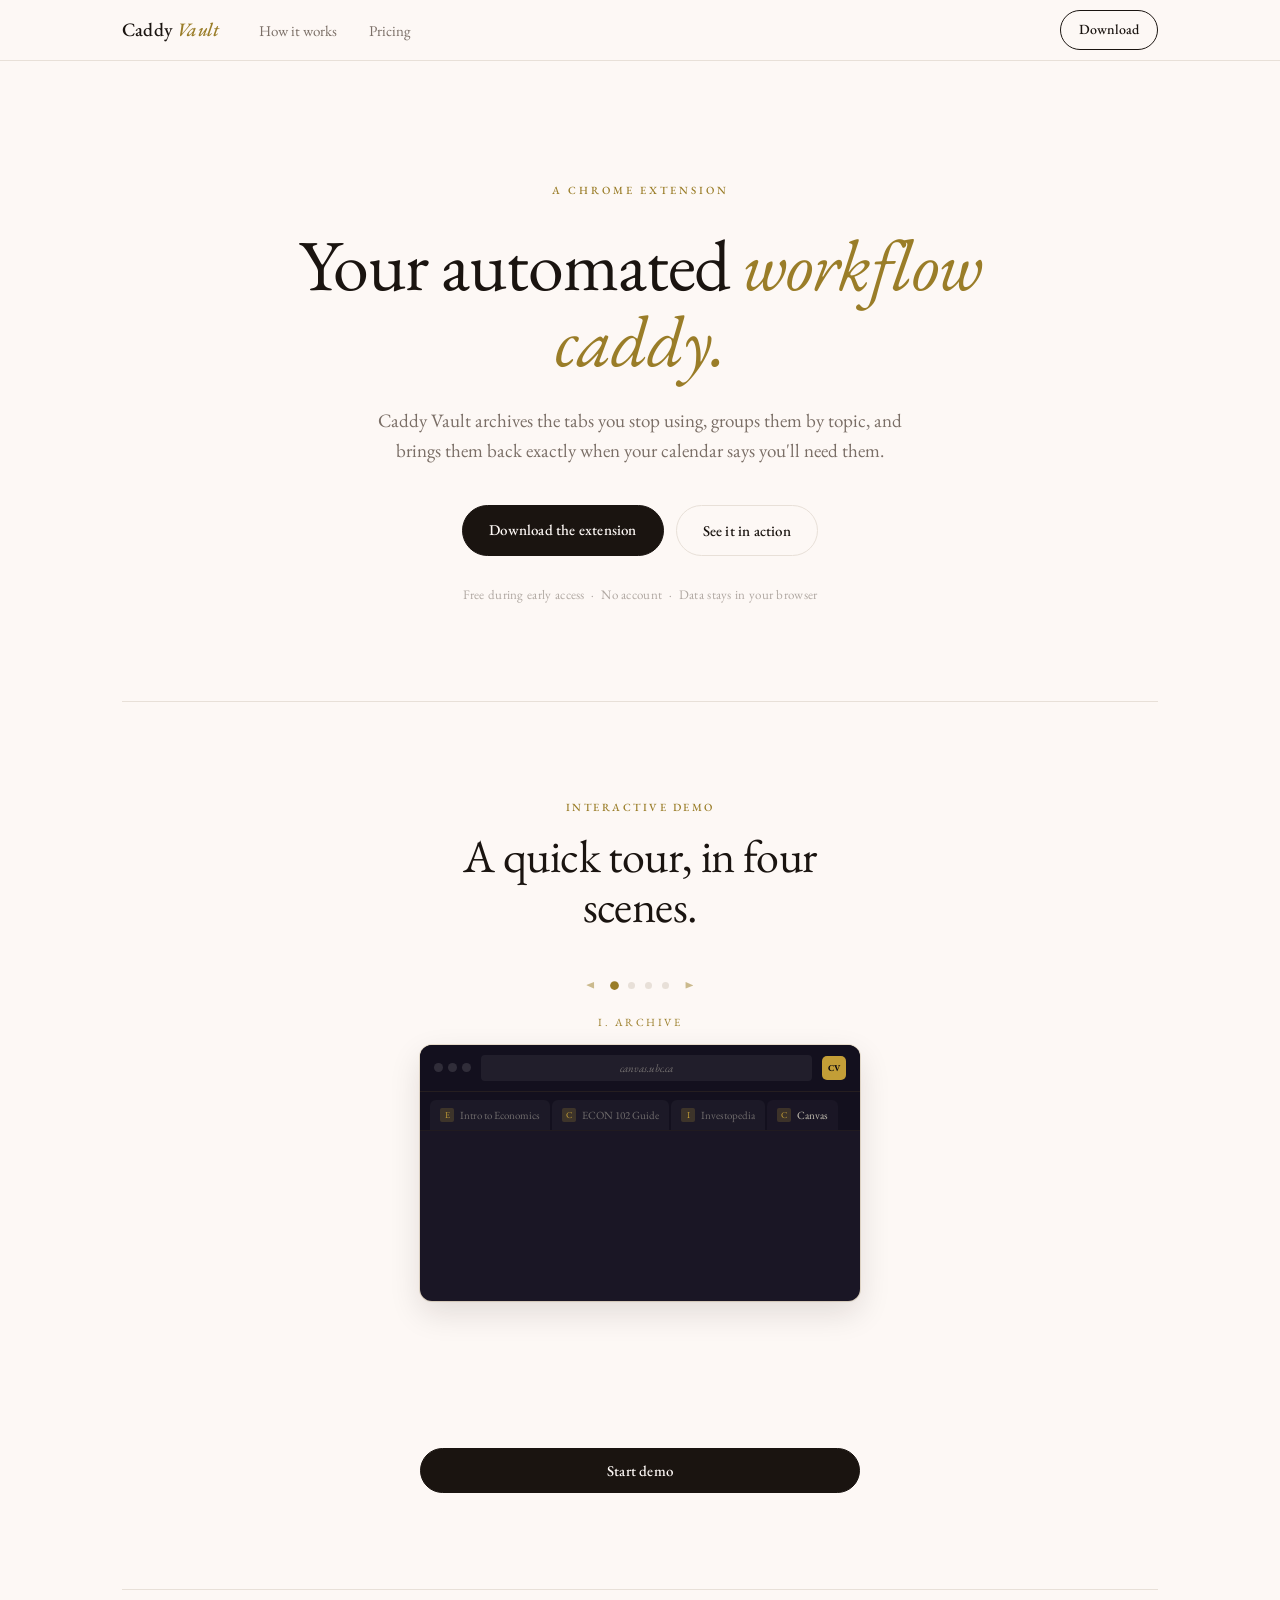
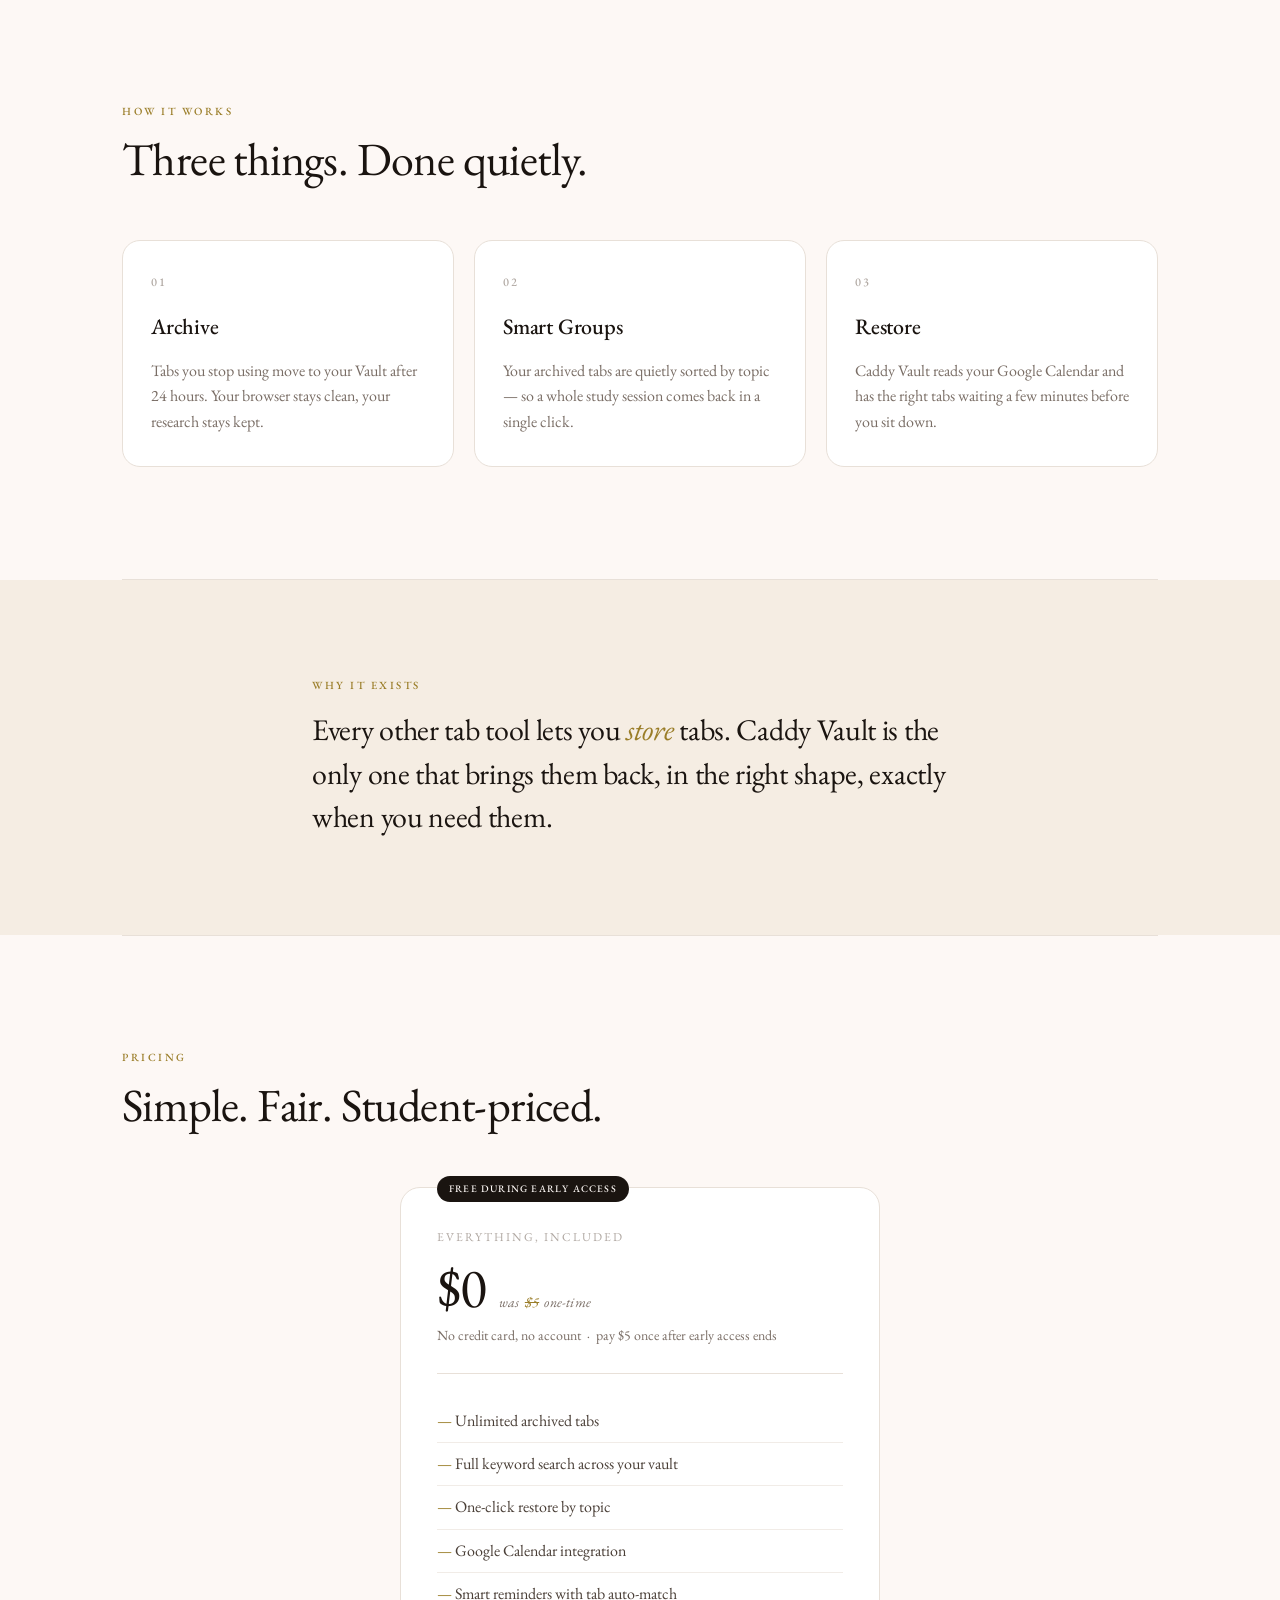
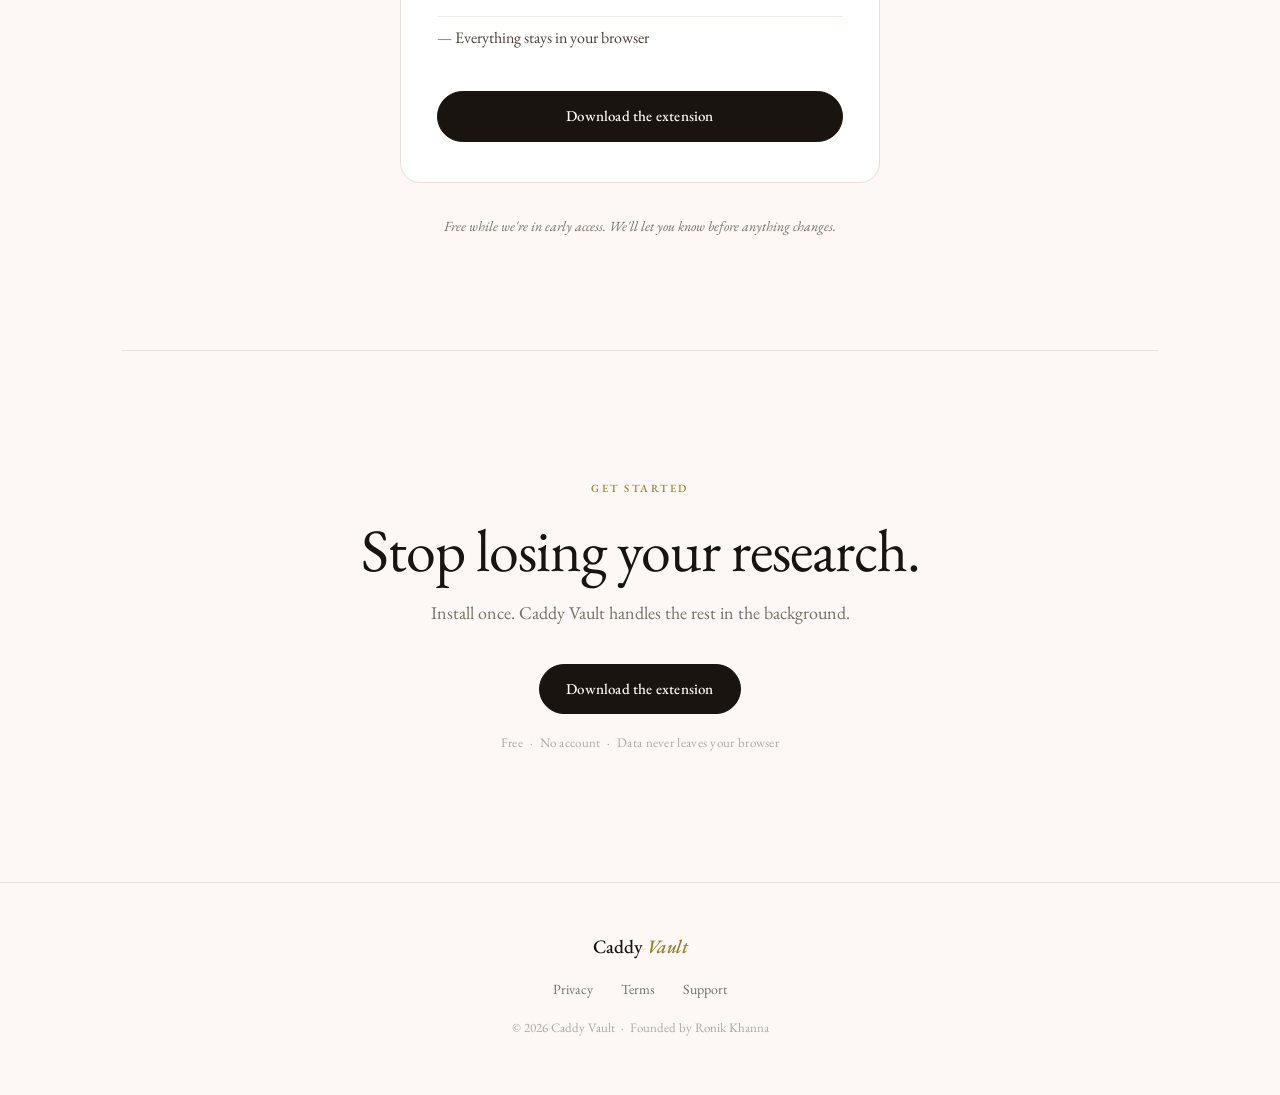
==== index.html @ d68b2612 "Add $5 one-time price anchor to pricing card" ====
<!DOCTYPE html>
<html lang="en">
<head>
  <meta charset="UTF-8">
  <meta name="viewport" content="width=device-width, initial-scale=1.0">
  <title>Caddy Vault — Your Automated Workflow Caddy</title>
  <meta name="description" content="A Chrome extension that archives inactive tabs, groups them by topic, and restores them from your Google Calendar — so you never lose research again.">
  <meta property="og:title" content="Caddy Vault — Your Automated Workflow Caddy">
  <meta property="og:description" content="A Chrome extension that archives inactive tabs, groups them by topic, and restores them from your Google Calendar — so you never lose research again.">
  <meta property="og:type" content="website">
  <meta name="color-scheme" content="light">
  <link rel="preconnect" href="https://fonts.googleapis.com">
  <link rel="preconnect" href="https://fonts.gstatic.com" crossorigin>
  <link href="https://fonts.googleapis.com/css2?family=EB+Garamond:ital,wght@0,400;0,500;0,600;1,400;1,500;1,600&display=swap" rel="stylesheet">
  <link rel="stylesheet" href="styles.css">
</head>
<body>

  <!-- NAV -->
  <nav class="nav">
    <div class="nav-inner">
      <a href="#" class="nav-logo">Caddy <em>Vault</em></a>
      <ul class="nav-links">
        <li><a href="#how">How it works</a></li>
        <li><a href="#pricing">Pricing</a></li>
      </ul>
      <a href="downloads/caddyvault-v1.0.0.zip" class="nav-cta" download>Download</a>
      <button class="hamburger" id="hamburger" aria-label="Menu">
        <span></span><span></span><span></span>
      </button>
    </div>
  </nav>

  <!-- MOBILE NAV OVERLAY -->
  <div class="mobile-nav" id="mobile-nav">
    <ul>
      <li><a href="#how">How it works</a></li>
      <li><a href="#pricing">Pricing</a></li>
      <li><a href="downloads/caddyvault-v1.0.0.zip" download>Download</a></li>
    </ul>
  </div>

  <!-- HERO -->
  <section class="hero">
    <div class="hero-center">
      <p class="hero-eyebrow">A Chrome Extension</p>
      <h1 class="hero-headline">Your automated <em>workflow caddy.</em></h1>
      <p class="hero-sub">
        Caddy Vault archives the tabs you stop using, groups them by topic, and brings them back exactly when your calendar says you'll need them.
      </p>
      <div class="hero-actions">
        <a href="downloads/caddyvault-v1.0.0.zip" class="btn-primary" download>Download the extension</a>
        <button class="btn-ghost" id="demo-scroll-btn">See it in action</button>
      </div>
      <p class="hero-note">Free during early access &nbsp;·&nbsp; No account &nbsp;·&nbsp; Data stays in your browser</p>
    </div>
  </section>

  <!-- DIVIDER -->
  <div class="rule"></div>

  <!-- DEMO SECTION -->
  <section class="demo-section" id="demo">
    <div class="demo-section-inner">
      <p class="section-eyebrow demo-eyebrow">Interactive Demo</p>
      <h2 class="section-headline">A quick tour, in four scenes.</h2>

      <div class="demo-wrap" id="demo-wrap">
        <div class="demo-nav">
          <button class="demo-arrow demo-arrow-l" id="demo-arrow-left" aria-label="Previous">&#9664;</button>
          <button class="demo-dot active" data-step="0" aria-label="Step 1"></button>
          <button class="demo-dot" data-step="1" aria-label="Step 2"></button>
          <button class="demo-dot" data-step="2" aria-label="Step 3"></button>
          <button class="demo-dot" data-step="3" aria-label="Step 4"></button>
          <button class="demo-arrow demo-arrow-r" id="demo-arrow-right" aria-label="Next">&#9654;</button>
        </div>
        <div class="demo-cursor" id="demo-cursor"><svg width="20" height="24" viewBox="0 0 20 24" fill="none"><path d="M0 0L0 20L5 15L8 22L11 21L8 14L14 14Z" fill="#EDE8D5" stroke="#09080F" stroke-width="1"/></svg></div>

        <!-- Stage 1: Archive -->
        <div class="demo-stage active" id="demo-0">
          <div class="stage-label">I. Archive</div>
          <div class="stage-content">
            <div class="browser-win">
              <div class="browser-bar">
                <div class="bwin-dots"><span></span><span></span><span></span></div>
                <div class="bwin-url">canvas.ubc.ca</div>
                <div class="bwin-exts"><div class="caddy-ext-icon">CV</div></div>
              </div>
              <div class="btabs" id="btabs">
                <div class="btab" id="btab-0"><span class="btab-fav">E</span><span class="btab-title">Intro to Economics</span></div>
                <div class="btab" id="btab-1"><span class="btab-fav">C</span><span class="btab-title">ECON 102 Guide</span></div>
                <div class="btab" id="btab-2"><span class="btab-fav">I</span><span class="btab-title">Investopedia</span></div>
                <div class="btab btab-active"><span class="btab-fav">C</span><span class="btab-title">Canvas</span></div>
              </div>
              <div class="bwin-body bwin-body-lg">
                <div class="archive-toast" id="archive-toast">
                  <span class="toast-glyph">&#9672;</span>
                  <span>3 inactive tabs archived to vault</span>
                </div>
              </div>
            </div>
          </div>
          <button class="demo-next-btn" id="next-0">Start demo</button>
        </div>

        <!-- Stage 2: Smart Groups -->
        <div class="demo-stage" id="demo-1">
          <div class="stage-label">II. Smart Groups</div>
          <div class="stage-content">
            <div class="ext-popup">
              <div class="ext-header">
                <span class="ext-wordmark">Caddy <em>Vault</em></span>
                <div class="ext-live"><span class="ext-live-dot"></span>Live</div>
              </div>
              <div class="ext-search-bar">
                <span class="ext-search-glyph">&#10022;</span>
                <span class="ext-search-placeholder">Search your vault&hellip;</span>
              </div>
              <div class="ext-groups-strip" id="ext-groups-1">
                <div class="ext-chip" id="chip-uni"><span class="ext-chip-icon">&#9670;</span><span class="ext-chip-name">Uni</span><span class="ext-chip-count">4 tabs</span></div>
                <div class="ext-chip" id="chip-res"><span class="ext-chip-icon">&#9670;</span><span class="ext-chip-name">Research</span><span class="ext-chip-count">2 tabs</span></div>
                <div class="ext-chip" id="chip-yt"><span class="ext-chip-icon">&#9670;</span><span class="ext-chip-name">YouTube</span><span class="ext-chip-count">2 tabs</span></div>
                <div class="ext-chip" id="chip-soc"><span class="ext-chip-icon">&#9670;</span><span class="ext-chip-name">Social</span><span class="ext-chip-count">5 tabs</span></div>
              </div>
              <div class="ext-divider"><span></span><small>tap a group to restore all at once</small><span></span></div>
              <div class="ext-results-area" id="ext-results-1"></div>
            </div>
          </div>
          <button class="demo-next-btn" id="next-1" data-goto="2">Search the vault &nbsp;&rarr;</button>
        </div>

        <!-- Stage 3: Search -->
        <div class="demo-stage" id="demo-2">
          <div class="stage-label">III. Search</div>
          <div class="stage-content">
            <div class="ext-popup">
              <div class="ext-header">
                <span class="ext-wordmark">Caddy <em>Vault</em></span>
                <div class="ext-live"><span class="ext-live-dot"></span>Live</div>
              </div>
              <div class="ext-search-bar ext-search-bar-active">
                <span class="ext-search-glyph">&#10022;</span>
                <span class="ext-search-typing" id="mock-query"></span><span class="ext-cursor-blink"></span>
              </div>
              <div class="ext-groups-strip" id="ext-groups-search">
                <div class="ext-chip visible"><span class="ext-chip-icon">&#9670;</span><span class="ext-chip-name">Uni</span><span class="ext-chip-count">4 tabs</span></div>
                <div class="ext-chip visible"><span class="ext-chip-icon">&#9670;</span><span class="ext-chip-name">Research</span><span class="ext-chip-count">2 tabs</span></div>
                <div class="ext-chip visible"><span class="ext-chip-icon">&#9670;</span><span class="ext-chip-name">YouTube</span><span class="ext-chip-count">2 tabs</span></div>
                <div class="ext-chip visible"><span class="ext-chip-icon">&#9670;</span><span class="ext-chip-name">Social</span><span class="ext-chip-count">5 tabs</span></div>
              </div>
              <div class="ext-divider"><span></span><small id="mock-label">type to search&hellip;</small><span></span></div>
              <div class="ext-results-area visible" id="mock-results" style="opacity:0;transform:translateY(6px)"></div>
            </div>
          </div>
          <button class="demo-next-btn" id="next-2" data-goto="3">See smart restore &nbsp;&rarr;</button>
        </div>

        <!-- Stage 4: Calendar + Notification -->
        <div class="demo-stage" id="demo-3">
          <div class="stage-label">IV. Restore</div>
          <div class="stage-content">
            <div class="cal-mock" id="cal-mock">
              <div class="browser-bar">
                <div class="bwin-dots"><span></span><span></span><span></span></div>
                <div class="bwin-url">calendar.google.com</div>
                <div class="bwin-exts"><div class="caddy-ext-icon">CV</div></div>
              </div>
              <div class="btabs">
                <div class="btab btab-active"><span class="btab-fav cal-fav">G</span><span class="btab-title">Google Calendar</span></div>
                <div class="btab"><span class="btab-fav">C</span><span class="btab-title">Canvas</span></div>
              </div>
              <div class="cal-body">
                <div class="cal-row">
                  <div class="cal-time">2 PM</div>
                  <div class="cal-slot"></div>
                </div>
                <div class="cal-row cal-row-event">
                  <div class="cal-time cal-time-now">2:57</div>
                  <div class="cal-event-block">
                    <div class="cal-event-title">ECON Midterm Study</div>
                    <div class="cal-event-sub">3:00 &ndash; 5:00 PM</div>
                    <div class="cal-event-location">Library Study Room</div>
                  </div>
                </div>
                <div class="cal-row">
                  <div class="cal-time">4 PM</div>
                  <div class="cal-slot"></div>
                </div>
              </div>
              <div class="corner-notif" id="corner-notif">
                <div class="corner-badge">CV</div>
                <div class="corner-notif-text">
                  <div class="corner-title">ECON Midterm &middot; in 3 min</div>
                  <div class="corner-sub">3 tabs ready to restore</div>
                </div>
              </div>
            </div>
            <div class="caddy-notif" id="caddy-notif">
              <div class="notif-top">
                <div class="notif-badge">CV</div>
                <div class="notif-app">Caddy Vault</div>
                <div class="notif-time">now</div>
              </div>
              <div class="notif-title">ECON Midterm Study &middot; in 3 minutes</div>
              <div class="notif-sub">3 matching tabs ready to restore</div>
              <div class="notif-actions" id="notif-actions">
                <button class="notif-btn-primary" id="restore-btn">Restore All</button>
                <button class="notif-btn-ghost">Dismiss</button>
              </div>
              <div class="notif-success" id="notif-success">
                <span class="success-check">&#10003;</span> 3 tabs restored
              </div>
            </div>
          </div>
          <button class="demo-next-btn demo-next-ghost" data-goto="0">&#8592;&nbsp; Start over</button>
        </div>

      </div><!-- /demo-wrap -->
    </div>
  </section>

  <!-- DIVIDER -->
  <div class="rule"></div>

  <!-- HOW IT WORKS -->
  <section class="how" id="how">
    <div class="container">
      <p class="section-eyebrow">How it works</p>
      <h2 class="section-headline">Three things. Done quietly.</h2>

      <div class="how-steps">
        <article class="how-card">
          <span class="how-num">01</span>
          <h3>Archive</h3>
          <p>Tabs you stop using move to your Vault after 24 hours. Your browser stays clean, your research stays kept.</p>
        </article>

        <article class="how-card">
          <span class="how-num">02</span>
          <h3>Smart Groups</h3>
          <p>Your archived tabs are quietly sorted by topic — so a whole study session comes back in a single click.</p>
        </article>

        <article class="how-card">
          <span class="how-num">03</span>
          <h3>Restore</h3>
          <p>Caddy Vault reads your Google Calendar and has the right tabs waiting a few minutes before you sit down.</p>
        </article>
      </div>
    </div>
  </section>

  <!-- DIVIDER -->
  <div class="rule"></div>

  <!-- EDITORIAL -->
  <section class="editorial">
    <div class="container container-narrow">
      <p class="section-eyebrow">Why it exists</p>
      <p class="editorial-body">
        Every other tab tool lets you <em>store</em> tabs. Caddy Vault is the only one that brings them back, in the right shape, exactly when you need them.
      </p>
    </div>
  </section>

  <!-- DIVIDER -->
  <div class="rule"></div>

  <!-- PRICING -->
  <section class="pricing" id="pricing">
    <div class="container">
      <p class="section-eyebrow">Pricing</p>
      <h2 class="section-headline">Simple. Fair. Student-priced.</h2>

      <div class="pricing-single">
        <div class="pricing-card">
          <div class="plan-badge">Free during early access</div>
          <div class="plan-tier">Everything, included</div>
          <div class="plan-price-row">
            <span class="plan-price">$0</span>
            <span class="plan-was">was <s>$5</s> one-time</span>
          </div>
          <div class="plan-interval">No credit card, no account &nbsp;·&nbsp; pay $5 once after early access ends</div>
          <ul class="plan-list">
            <li>Unlimited archived tabs</li>
            <li>Full keyword search across your vault</li>
            <li>One-click restore by topic</li>
            <li>Google Calendar integration</li>
            <li>Smart reminders with tab auto-match</li>
            <li>Everything stays in your browser</li>
          </ul>
          <a href="downloads/caddyvault-v1.0.0.zip" class="btn-primary btn-block" download>Download the extension</a>
        </div>
      </div>

      <p class="pricing-note">Free while we're in early access. We'll let you know before anything changes.</p>
    </div>
  </section>

  <!-- DIVIDER -->
  <div class="rule"></div>

  <!-- DOWNLOAD CTA -->
  <section class="cta-section" id="download">
    <div class="container container-narrow cta-inner">
      <p class="section-eyebrow">Get started</p>
      <h2 class="cta-headline">Stop losing your research.</h2>
      <p class="cta-sub">Install once. Caddy Vault handles the rest in the background.</p>
      <a href="download.html" class="btn-primary">Download the extension</a>
      <p class="cta-note">Free &nbsp;·&nbsp; No account &nbsp;·&nbsp; Data never leaves your browser</p>
    </div>
  </section>

  <!-- FOOTER -->
  <footer class="footer">
    <div class="footer-inner">
      <div class="footer-wordmark">Caddy <em>Vault</em></div>
      <div class="footer-links">
        <a href="#">Privacy</a>
        <a href="#">Terms</a>
        <a href="#">Support</a>
      </div>
      <p class="footer-copy">&copy; 2026 Caddy Vault &nbsp;·&nbsp; Founded by Ronik Khanna</p>
    </div>
  </footer>

  <script src="script.js"></script>
  <script defer src="/_vercel/insights/script.js"></script>
</body>
</html>
---- styles.css ----
/* ───────────────────────────────────────────
   Caddy Vault — refined editorial landing
   ─────────────────────────────────────────── */

:root {
  --bg:           #fdf8f5;
  --bg-soft:      #f5ede3;
  --bg-card:      #ffffff;
  --border:       #e8e0d8;
  --border-soft:  rgba(232, 224, 216, 0.6);
  --text:         #1a1410;
  --text-mid:     #4a3f37;
  --text-muted:   #7a6e66;
  --text-dim:     #b0a8a2;
  --gold:         #9a7d28;
  --gold-deep:    #6a5418;
  --gold-soft:    rgba(154, 125, 40, 0.08);
  --accent:       #9a7d28;

  --font: 'EB Garamond', 'Garamond', 'Times New Roman', Georgia, serif;

  --ease: cubic-bezier(0.22, 1, 0.36, 1);
}

*, *::before, *::after {
  box-sizing: border-box;
  margin: 0;
  padding: 0;
}

html {
  scroll-behavior: smooth;
  background: var(--bg);
}

body {
  font-family: var(--font);
  font-size: 18px;
  line-height: 1.65;
  color: var(--text);
  background: var(--bg);
  -webkit-font-smoothing: antialiased;
  -moz-osx-font-smoothing: grayscale;
  text-rendering: optimizeLegibility;
}

a {
  color: inherit;
  text-decoration: none;
}

em {
  font-style: italic;
}

button {
  font-family: inherit;
  cursor: pointer;
}

/* ── Layout ── */
.container {
  max-width: 1100px;
  margin: 0 auto;
  padding: 0 32px;
}

.container-narrow {
  max-width: 720px;
}

.rule {
  max-width: 1100px;
  margin: 0 auto;
  padding: 0 32px;
}

.rule::after {
  content: '';
  display: block;
  height: 1px;
  background: var(--border);
}

/* ── Section eyebrow & headlines ── */
.section-eyebrow {
  font-size: 11px;
  letter-spacing: 2.5px;
  text-transform: uppercase;
  color: var(--gold);
  font-weight: 500;
  margin-bottom: 14px;
}

.section-headline {
  font-size: clamp(28px, 4vw, 46px);
  font-weight: 400;
  line-height: 1.1;
  letter-spacing: -0.6px;
  color: var(--text);
  margin-bottom: 56px;
  max-width: 24ch;
}

/* ── Nav ── */
.nav {
  position: sticky;
  top: 0;
  z-index: 100;
  background: rgba(253, 248, 245, 0.92);
  backdrop-filter: blur(10px);
  -webkit-backdrop-filter: blur(10px);
  border-bottom: 1px solid var(--border);
}

.nav-inner {
  max-width: 1100px;
  margin: 0 auto;
  padding: 0 32px;
  height: 60px;
  display: flex;
  align-items: center;
  gap: 40px;
}

.nav-logo {
  font-size: 19px;
  font-weight: 500;
  color: var(--text);
  letter-spacing: 0.2px;
  white-space: nowrap;
}

.nav-logo em {
  font-style: italic;
  color: var(--gold);
  font-weight: 500;
}

.nav-links {
  display: flex;
  list-style: none;
  gap: 32px;
  flex: 1;
}

.nav-links a {
  font-size: 15px;
  color: var(--text-muted);
  transition: color 0.2s var(--ease);
}

.nav-links a:hover {
  color: var(--text);
}

.nav-cta {
  font-size: 14px;
  font-weight: 500;
  color: var(--text);
  border: 1px solid var(--text);
  padding: 7px 18px;
  border-radius: 999px;
  transition: background 0.2s var(--ease), color 0.2s var(--ease);
  white-space: nowrap;
}

.nav-cta:hover {
  background: var(--text);
  color: var(--bg);
}

/* ── Hamburger ── */
.hamburger {
  display: none;
  flex-direction: column;
  justify-content: center;
  align-items: center;
  gap: 5px;
  width: 38px;
  height: 38px;
  background: none;
  border: none;
  padding: 4px;
  margin-left: auto;
}

.hamburger span {
  display: block;
  width: 22px;
  height: 1.5px;
  background: var(--text);
  border-radius: 2px;
  transition: transform 0.25s var(--ease), opacity 0.25s var(--ease);
  transform-origin: center;
}

.hamburger.open span:nth-child(1) { transform: translateY(7px) rotate(45deg); }
.hamburger.open span:nth-child(2) { opacity: 0; }
.hamburger.open span:nth-child(3) { transform: translateY(-7px) rotate(-45deg); }

.mobile-nav {
  display: none;
  position: fixed;
  top: 60px;
  left: 0;
  right: 0;
  bottom: 0;
  background: var(--bg);
  z-index: 99;
  opacity: 0;
  pointer-events: none;
  transition: opacity 0.25s var(--ease);
}

.mobile-nav.open {
  opacity: 1;
  pointer-events: all;
}

.mobile-nav ul {
  list-style: none;
  display: flex;
  flex-direction: column;
  padding: 32px;
}

.mobile-nav ul li a {
  display: block;
  font-size: 26px;
  color: var(--text);
  padding: 18px 0;
  border-bottom: 1px solid var(--border);
  letter-spacing: -0.3px;
}

.mobile-nav ul li:last-child a {
  color: var(--gold);
}

/* ── Hero ── */
.hero {
  padding: 120px 32px 96px;
  display: flex;
  justify-content: center;
  text-align: center;
}

.hero-center {
  width: 100%;
  max-width: 760px;
}

.hero-eyebrow {
  font-size: 11px;
  letter-spacing: 3px;
  text-transform: uppercase;
  color: var(--gold);
  font-weight: 500;
  margin-bottom: 28px;
}

.hero-headline {
  font-size: clamp(40px, 6.2vw, 72px);
  font-weight: 400;
  line-height: 1.05;
  letter-spacing: -1px;
  color: var(--text);
  margin-bottom: 28px;
}

.hero-headline em {
  font-style: italic;
  font-weight: 400;
  color: var(--gold);
}

.hero-sub {
  font-size: 19px;
  line-height: 1.55;
  color: var(--text-muted);
  max-width: 560px;
  margin: 0 auto 40px;
}

.hero-actions {
  display: inline-flex;
  gap: 12px;
  flex-wrap: wrap;
  justify-content: center;
  margin-bottom: 28px;
}

.hero-note {
  font-size: 13px;
  letter-spacing: 0.3px;
  color: var(--text-dim);
}

/* ── Buttons ── */
.btn-primary {
  display: inline-block;
  background: var(--text);
  color: var(--bg);
  font-family: var(--font);
  font-size: 15px;
  font-weight: 500;
  letter-spacing: 0.2px;
  padding: 12px 26px;
  border-radius: 999px;
  border: 1px solid var(--text);
  transition: background 0.2s var(--ease), color 0.2s var(--ease), transform 0.15s var(--ease);
}

.btn-primary:hover {
  background: #2e2620;
  border-color: #2e2620;
  transform: translateY(-1px);
}

.btn-ghost {
  display: inline-block;
  background: transparent;
  color: var(--text);
  font-family: var(--font);
  font-size: 15px;
  font-weight: 500;
  letter-spacing: 0.2px;
  padding: 12px 26px;
  border-radius: 999px;
  border: 1px solid var(--border);
  transition: border-color 0.2s var(--ease), background 0.2s var(--ease);
}

.btn-ghost:hover {
  border-color: var(--text);
  background: var(--bg-soft);
}

.btn-block {
  display: block;
  width: 100%;
  text-align: center;
}

/* ── Demo section ── */
.demo-section {
  padding: 96px 32px;
  display: flex;
  justify-content: center;
}

.demo-section-inner {
  width: 100%;
  max-width: 560px;
  text-align: center;
}

.demo-eyebrow {
  margin-bottom: 14px;
}

.demo-section .section-headline {
  margin: 0 auto 44px;
  max-width: 18ch;
}

.demo-wrap {
  position: relative;
  width: 100%;
  max-width: 440px;
  margin: 0 auto;
  display: flex;
  flex-direction: column;
}

.demo-nav {
  display: flex;
  gap: 10px;
  margin-bottom: 18px;
  justify-content: center;
  align-items: center;
}

.demo-arrow {
  background: none;
  border: none;
  color: var(--gold);
  font-size: 11px;
  opacity: 0.5;
  padding: 4px 6px;
  transition: opacity 0.15s var(--ease);
  line-height: 1;
}

.demo-arrow:hover { opacity: 1; }

.demo-dot {
  width: 7px;
  height: 7px;
  border-radius: 50%;
  background: var(--border);
  border: none;
  padding: 0;
  transition: background 0.3s var(--ease), transform 0.3s var(--ease);
}

.demo-dot.active {
  background: var(--gold);
  transform: scale(1.25);
}

.demo-cursor {
  position: absolute;
  pointer-events: none;
  z-index: 20;
  opacity: 0;
  transition: opacity 0.18s, left 0.5s var(--ease), top 0.5s var(--ease);
}

/*
   Each stage is a flex column. The .stage-content area
   takes the available space; the bottom button is anchored
   with margin-top: auto so it's ALWAYS visible at the bottom
   of the stage, regardless of how much the inner mockup grows.
*/
.demo-stage {
  display: none;
  flex-direction: column;
  min-height: 480px;
}

.demo-stage.active {
  display: flex;
  animation: stage-in 0.45s var(--ease);
}

@keyframes stage-in {
  from { opacity: 0; transform: translateY(6px); }
  to   { opacity: 1; transform: translateY(0); }
}

.stage-label {
  font-size: 11px;
  letter-spacing: 2.5px;
  text-transform: uppercase;
  color: var(--gold);
  margin-bottom: 14px;
  text-align: center;
  flex-shrink: 0;
}

.stage-content {
  flex: 1;
  min-height: 0;
  display: flex;
  flex-direction: column;
  justify-content: flex-start;
}

.stage-content > * {
  width: 100%;
}

/* ── Browser window mockup (Stage 1) ── */
.browser-win {
  background: #1a1625;
  border-radius: 12px;
  overflow: hidden;
  box-shadow:
    0 1px 2px rgba(26, 20, 16, 0.04),
    0 12px 32px rgba(26, 20, 16, 0.12),
    0 0 0 1px rgba(154, 125, 40, 0.18);
}

.browser-bar {
  background: #13101e;
  padding: 10px 14px;
  display: flex;
  align-items: center;
  gap: 10px;
  border-bottom: 1px solid rgba(195, 158, 55, 0.1);
}

.bwin-dots {
  display: flex;
  gap: 5px;
  flex-shrink: 0;
}

.bwin-dots span {
  width: 9px;
  height: 9px;
  border-radius: 50%;
  background: rgba(255, 255, 255, 0.12);
}

.bwin-url {
  flex: 1;
  background: rgba(255, 255, 255, 0.06);
  border-radius: 4px;
  padding: 4px 10px;
  font-size: 11px;
  color: rgba(237, 232, 213, 0.4);
  font-style: italic;
}

.bwin-exts {
  display: flex;
  align-items: center;
  gap: 6px;
}

.caddy-ext-icon {
  width: 24px;
  height: 24px;
  border-radius: 5px;
  background: #C39E37;
  color: #09080F;
  font-size: 9px;
  font-weight: 700;
  display: flex;
  align-items: center;
  justify-content: center;
}

.btabs {
  display: flex;
  padding: 8px 10px 0;
  gap: 2px;
  background: #13101e;
  border-bottom: 1px solid rgba(195, 158, 55, 0.08);
  overflow: hidden;
}

.btab {
  display: flex;
  align-items: center;
  gap: 6px;
  padding: 6px 10px;
  border-radius: 6px 6px 0 0;
  background: rgba(255, 255, 255, 0.04);
  font-size: 11px;
  color: rgba(237, 232, 213, 0.4);
  max-width: 120px;
  transition: opacity 0.4s, transform 0.4s, max-width 0.4s, padding 0.4s;
}

.btab.btab-active {
  background: #1a1625;
  color: rgba(237, 232, 213, 0.8);
}

.btab.archiving-out {
  opacity: 0;
  transform: translateY(-8px);
  max-width: 0;
  padding: 6px 0;
  overflow: hidden;
}

.btab-fav {
  width: 14px;
  height: 14px;
  border-radius: 2px;
  background: rgba(195, 158, 55, 0.2);
  color: #C39E37;
  font-size: 9px;
  display: flex;
  align-items: center;
  justify-content: center;
  flex-shrink: 0;
}

.btab-title {
  white-space: nowrap;
  overflow: hidden;
  text-overflow: ellipsis;
}

.bwin-body {
  height: 100px;
  display: flex;
  align-items: center;
  justify-content: center;
  padding: 16px;
}

.bwin-body-lg { height: 170px !important; }

.archive-toast {
  background: rgba(195, 158, 55, 0.1);
  border: 1px solid rgba(195, 158, 55, 0.25);
  border-radius: 6px;
  padding: 10px 16px;
  font-size: 13px;
  color: #C39E37;
  display: flex;
  align-items: center;
  gap: 8px;
  opacity: 0;
  transform: translateY(6px);
  transition: opacity 0.4s, transform 0.4s;
}

.archive-toast.show {
  opacity: 1;
  transform: translateY(0);
}

.toast-glyph { font-size: 14px; }

/* ── Extension popup mockup (Stages 2–3) ── */
.ext-popup {
  background: #09080F;
  border-radius: 12px;
  border: 1px solid rgba(195, 158, 55, 0.18);
  box-shadow:
    0 1px 2px rgba(26, 20, 16, 0.04),
    0 12px 32px rgba(26, 20, 16, 0.12);
  display: flex;
  flex-direction: column;
  overflow: hidden;
  font-family: var(--font);
  color: #EDE8D5;
  flex: 1;
  min-height: 0;
}

.ext-header {
  display: flex;
  align-items: center;
  justify-content: space-between;
  padding: 11px 16px 9px;
  border-bottom: 1px solid rgba(195, 158, 55, 0.12);
  flex-shrink: 0;
  background: #09080F;
}

.ext-wordmark { font-size: 17px; font-weight: 500; color: #EDE8D5; letter-spacing: 0.3px; }
.ext-wordmark em { font-style: italic; color: #C39E37; }

.ext-live {
  display: flex;
  align-items: center;
  gap: 5px;
  background: rgba(195, 158, 55, 0.06);
  border: 1px solid rgba(195, 158, 55, 0.12);
  border-radius: 20px;
  padding: 3px 8px 3px 7px;
  font-size: 10px;
  color: rgba(237, 232, 213, 0.38);
  font-family: var(--font);
}

.ext-live-dot {
  width: 5px; height: 5px; border-radius: 50%;
  background: #C39E37;
  animation: breathe 2.5s ease-in-out infinite;
}

@keyframes breathe {
  0%, 100% { opacity: 1; }
  50% { opacity: 0.35; }
}

.ext-search-bar {
  display: flex;
  align-items: center;
  gap: 9px;
  margin: 10px 12px;
  background: #110D1C;
  border: 1px solid rgba(195, 158, 55, 0.12);
  border-radius: 6px;
  padding: 8px 12px;
  flex-shrink: 0;
  transition: border-color 0.2s, box-shadow 0.2s;
}

.ext-search-bar-active {
  border-color: rgba(195, 158, 55, 0.35);
  box-shadow: 0 0 0 3px rgba(195, 158, 55, 0.06);
}

.ext-search-glyph { font-size: 11px; color: #C39E37; flex-shrink: 0; }

.ext-search-placeholder {
  font-size: 14px; font-style: italic;
  color: rgba(237, 232, 213, 0.18);
  font-family: var(--font);
}

.ext-search-typing {
  font-size: 14px; font-style: italic;
  color: #EDE8D5; font-family: var(--font);
}

.ext-cursor-blink {
  display: inline-block;
  width: 1.5px; height: 14px;
  background: #C39E37;
  vertical-align: middle;
  margin-left: 1px;
  animation: blink 1s step-end infinite;
}

@keyframes blink {
  0%, 100% { opacity: 1; }
  50% { opacity: 0; }
}

.ext-groups-strip {
  display: flex;
  gap: 5px;
  padding: 8px 12px;
  overflow-x: auto;
  border-bottom: 1px solid rgba(195, 158, 55, 0.08);
  flex-shrink: 0;
  scrollbar-width: none;
}

.ext-groups-strip::-webkit-scrollbar { display: none; }

.ext-chip {
  display: flex;
  flex-direction: column;
  align-items: center;
  gap: 3px;
  background: rgba(195, 158, 55, 0.06);
  border: 1px solid rgba(195, 158, 55, 0.2);
  border-radius: 7px;
  padding: 5px 10px;
  flex-shrink: 0;
  min-width: 52px;
  opacity: 0;
  transform: translateY(5px);
  transition: opacity 0.3s, transform 0.3s, background 0.15s, border-color 0.15s;
}

.ext-chip.visible { opacity: 1; transform: translateY(0); }

.ext-chip.ext-chip-active {
  background: rgba(195, 158, 55, 0.15);
  border-color: rgba(195, 158, 55, 0.48);
}

.ext-chip-icon  { font-size: 13px; color: #C39E37; line-height: 1; }
.ext-chip-name  { font-size: 9px; letter-spacing: 0.7px; text-transform: uppercase; color: #C39E37; white-space: nowrap; }
.ext-chip-count { font-size: 8px; color: rgba(237, 232, 213, 0.26); }

.ext-divider {
  display: flex;
  align-items: center;
  gap: 10px;
  padding: 8px 14px 5px;
  flex-shrink: 0;
}

.ext-divider span {
  flex: 1;
  height: 1px;
  background: rgba(195, 158, 55, 0.08);
}

.ext-divider small {
  font-size: 9px;
  letter-spacing: 0.4px;
  color: rgba(237, 232, 213, 0.2);
  white-space: nowrap;
  font-family: var(--font);
}

.ext-results-area {
  flex: 1;
  overflow-y: auto;
  min-height: 0;
  display: none;
  flex-direction: column;
}

.ext-results-area.visible { display: flex; }
.ext-results-area::-webkit-scrollbar { width: 2px; }
.ext-results-area::-webkit-scrollbar-thumb { background: rgba(195, 158, 55, 0.18); }

.ext-tab-row {
  display: flex;
  align-items: center;
  gap: 10px;
  padding: 9px 14px;
  border-bottom: 1px solid rgba(195, 158, 55, 0.05);
  opacity: 0;
  transform: translateX(-6px);
  transition: opacity 0.28s, transform 0.28s, background 0.1s;
  flex-shrink: 0;
}

.ext-tab-row.visible { opacity: 1; transform: translateX(0); }
.ext-tab-row:hover   { background: #110D1C; }

.ext-tab-fav {
  width: 24px; height: 24px; border-radius: 4px;
  background: #110D1C; border: 1px solid rgba(195, 158, 55, 0.12);
  display: flex; align-items: center; justify-content: center;
  font-size: 11px; color: #C39E37; flex-shrink: 0;
}

.ext-tab-info { flex: 1; min-width: 0; }

.ext-tab-title {
  font-size: 13px;
  color: #EDE8D5;
  overflow: hidden;
  text-overflow: ellipsis;
  white-space: nowrap;
  line-height: 1.3;
}

.ext-tab-meta {
  font-size: 10px;
  color: rgba(237, 232, 213, 0.36);
}

.ext-restore-btn {
  font-family: var(--font);
  font-size: 11px;
  color: #C39E37;
  background: none;
  border: 1px solid rgba(195, 158, 55, 0.28);
  padding: 3px 9px;
  border-radius: 3px;
  white-space: nowrap;
  flex-shrink: 0;
  transition: background 0.15s;
}

.ext-restore-btn:hover { background: rgba(195, 158, 55, 0.08); }

.ext-restore-all-row {
  padding: 10px 14px 12px;
  flex-shrink: 0;
  opacity: 0;
  transform: translateY(4px);
  transition: opacity 0.3s, transform 0.3s;
}

.ext-restore-all-row.visible { opacity: 1; transform: translateY(0); }

.ext-restore-all-btn {
  width: 100%;
  padding: 9px 16px;
  background: rgba(195, 158, 55, 0.08);
  border: 1px solid rgba(195, 158, 55, 0.32);
  border-radius: 5px;
  color: #C39E37;
  font-family: var(--font);
  font-size: 13px;
  font-style: italic;
  transition: background 0.15s;
  letter-spacing: 0.2px;
}

.ext-restore-all-btn:hover { background: rgba(195, 158, 55, 0.16); }

/* ── Calendar mockup (Stage 4) ── */
.cal-mock {
  position: relative;
  background: #09080F;
  border-radius: 12px;
  overflow: visible;
  border: 1px solid rgba(195, 158, 55, 0.18);
  box-shadow:
    0 1px 2px rgba(26, 20, 16, 0.04),
    0 12px 32px rgba(26, 20, 16, 0.12);
  margin-bottom: 12px;
}

.corner-notif {
  position: absolute;
  top: 36px;
  right: 6px;
  background: #09080F;
  border: 1px solid rgba(195, 158, 55, 0.4);
  border-radius: 10px;
  padding: 5px 10px 5px 7px;
  display: flex;
  align-items: center;
  gap: 7px;
  opacity: 0;
  transform: translateY(6px) scale(0.88);
  transition: opacity 0.3s, transform 0.3s;
  box-shadow: 0 4px 18px rgba(0, 0, 0, 0.45);
  pointer-events: none;
  z-index: 10;
}

.corner-notif.show { opacity: 1; transform: translateY(0) scale(1); }
.corner-notif.dismiss {
  opacity: 0;
  transform: scale(0.6) translateY(6px);
  transform-origin: bottom right;
  transition: opacity 0.22s, transform 0.22s;
}

.corner-badge {
  width: 17px;
  height: 17px;
  border-radius: 4px;
  background: #C39E37;
  color: #09080F;
  font-size: 7px;
  font-weight: 700;
  display: flex;
  align-items: center;
  justify-content: center;
  flex-shrink: 0;
}

.corner-notif-text { min-width: 0; }

.corner-title {
  font-size: 10px;
  color: #EDE8D5;
  font-weight: 500;
  white-space: nowrap;
  font-family: -apple-system, sans-serif;
}

.corner-sub {
  font-size: 9px;
  color: rgba(195, 158, 55, 0.75);
  white-space: nowrap;
  font-family: -apple-system, sans-serif;
  margin-top: 1px;
}

.cal-body { padding: 8px 0; }

.cal-row {
  display: grid;
  grid-template-columns: 48px 1fr;
  min-height: 36px;
  align-items: start;
}

.cal-time {
  font-size: 11px;
  font-family: var(--font);
  color: rgba(237, 232, 213, 0.25);
  padding: 4px 8px;
  text-align: right;
  padding-top: 6px;
}

.cal-slot {
  border-top: 1px solid rgba(195, 158, 55, 0.08);
  height: 36px;
}

.cal-row-event { min-height: 60px; }

.cal-event-block {
  background: linear-gradient(135deg, rgba(195, 158, 55, 0.18), rgba(195, 158, 55, 0.08));
  border: 1px solid rgba(195, 158, 55, 0.35);
  border-radius: 4px;
  margin: 2px 8px 2px 0;
  padding: 6px 10px;
}

.cal-event-title {
  font-size: 13px;
  font-weight: 500;
  color: #C39E37;
  font-family: var(--font);
}

.cal-event-sub {
  font-size: 11px;
  color: rgba(195, 158, 55, 0.6);
  font-family: var(--font);
}

.cal-event-location {
  font-size: 11px;
  color: rgba(195, 158, 55, 0.5);
  font-family: var(--font);
  margin-top: 1px;
}

.cal-time-now {
  color: #ea4335;
  font-weight: 600;
  font-size: 10px;
}

.cal-fav {
  background: rgba(66, 133, 244, 0.25) !important;
  color: #7aacf7 !important;
}

/* ── Caddy notification (Stage 4) ── */
.caddy-notif {
  background: #09080F;
  border: 1px solid rgba(195, 158, 55, 0.25);
  border-radius: 10px;
  padding: 14px 16px;
  box-shadow: 0 12px 28px rgba(26, 20, 16, 0.18);
  opacity: 0;
  transform: translateY(12px);
  transition: opacity 0.5s, transform 0.5s;
}

.caddy-notif.show { opacity: 1; transform: translateY(0); }

.notif-top {
  display: flex;
  align-items: center;
  gap: 8px;
  margin-bottom: 10px;
}

.notif-badge {
  width: 20px;
  height: 20px;
  border-radius: 4px;
  background: #C39E37;
  color: #09080F;
  font-size: 8px;
  font-weight: 700;
  display: flex;
  align-items: center;
  justify-content: center;
}

.notif-app {
  font-size: 12px;
  color: rgba(237, 232, 213, 0.5);
  flex: 1;
}

.notif-time {
  font-size: 10px;
  color: rgba(237, 232, 213, 0.3);
}

.caddy-notif .notif-title {
  font-size: 13px;
  color: #EDE8D5;
  font-weight: 500;
  margin-bottom: 4px;
}

.caddy-notif .notif-sub {
  font-size: 11px;
  color: rgba(195, 158, 55, 0.7);
  margin-bottom: 12px;
}

.notif-actions {
  display: flex;
  gap: 8px;
}

.notif-btn-primary {
  background: #C39E37;
  color: #09080F;
  border: none;
  border-radius: 4px;
  padding: 6px 14px;
  font-size: 12px;
  font-weight: 600;
  font-family: var(--font);
}

.notif-btn-ghost {
  background: none;
  color: rgba(237, 232, 213, 0.35);
  border: 1px solid rgba(237, 232, 213, 0.1);
  border-radius: 4px;
  padding: 6px 14px;
  font-size: 12px;
  font-family: var(--font);
}

.notif-success {
  display: none;
  align-items: center;
  gap: 8px;
  font-size: 13px;
  color: #C39E37;
  padding-top: 4px;
}

.notif-success.show { display: flex; }

.success-check { font-size: 16px; }

/* ── Demo next button — pinned to bottom of stage ── */
.demo-next-btn {
  margin-top: auto;        /* pushes the button to the bottom */
  flex-shrink: 0;          /* never collapses */
  display: block;
  width: 100%;
  padding: 12px 22px;
  background: var(--text);
  color: var(--bg);
  border: 1px solid var(--text);
  border-radius: 999px;
  font-family: var(--font);
  font-size: 15px;
  font-weight: 500;
  letter-spacing: 0.2px;
  transition: background 0.2s var(--ease), color 0.2s var(--ease), opacity 0.2s var(--ease);
  opacity: 0;
  transform: translateY(4px);
}

.demo-next-btn.visible,
.demo-next-btn[data-goto] {
  opacity: 1;
  transform: translateY(0);
}

.demo-next-btn:hover {
  background: #2e2620;
  border-color: #2e2620;
}

.demo-next-ghost {
  background: transparent;
  color: var(--text-muted);
  border-color: var(--border);
  font-size: 13px;
  opacity: 1;
  transform: none;
}

.demo-next-ghost:hover {
  background: var(--bg-soft);
  color: var(--text);
  border-color: var(--border);
}

/* spacing between the mockup and the bottom button */
.stage-content {
  padding-bottom: 18px;
}

/* ── How it works ── */
.how {
  padding: 112px 0;
}

.how-steps {
  display: grid;
  grid-template-columns: repeat(3, 1fr);
  gap: 20px;
}

.how-card {
  background: var(--bg-card);
  border: 1px solid var(--border);
  border-radius: 18px;
  padding: 32px 28px;
  display: flex;
  flex-direction: column;
  gap: 12px;
  transition: transform 0.3s var(--ease), border-color 0.3s var(--ease);
}

.how-card:hover {
  transform: translateY(-2px);
  border-color: rgba(154, 125, 40, 0.4);
}

.how-num {
  font-size: 12px;
  letter-spacing: 1.5px;
  color: var(--text-dim);
  font-weight: 500;
}

.how-card h3 {
  font-size: 22px;
  font-weight: 500;
  color: var(--text);
  letter-spacing: -0.2px;
  margin-top: 4px;
}

.how-card p {
  font-size: 16px;
  line-height: 1.6;
  color: var(--text-muted);
}

/* ── Editorial ── */
.editorial {
  padding: 96px 0;
  background: var(--bg-soft);
}

.editorial-body {
  font-size: clamp(22px, 2.6vw, 30px);
  font-weight: 400;
  line-height: 1.45;
  color: var(--text);
  letter-spacing: -0.3px;
}

.editorial-body em {
  font-style: italic;
  color: var(--gold);
}

/* ── Comparison ── */
.compare {
  padding: 112px 0;
}

.compare-table-wrap {
  overflow-x: auto;
  background: var(--bg-card);
  border: 1px solid var(--border);
  border-radius: 18px;
}

.compare-table {
  width: 100%;
  border-collapse: collapse;
  font-family: var(--font);
}

.compare-table th {
  font-size: 12px;
  font-weight: 500;
  letter-spacing: 1.5px;
  text-transform: uppercase;
  color: var(--text-dim);
  text-align: center;
  padding: 18px 16px;
  border-bottom: 1px solid var(--border);
}

.compare-table th:first-child { text-align: left; padding-left: 28px; }

.compare-table td {
  font-size: 16px;
  color: var(--text-mid);
  text-align: center;
  padding: 16px 16px;
  border-bottom: 1px solid var(--border-soft);
}

.compare-table tbody tr:last-child td {
  border-bottom: none;
}

.compare-table td:first-child {
  text-align: left;
  padding-left: 28px;
  color: var(--text);
}

.c-yes     { color: var(--gold); font-size: 17px; }
.c-no      { color: var(--text-dim); font-size: 16px; }
.c-partial { color: var(--text-muted); font-size: 13px; font-style: italic; }

.caddyvault-row {
  background: var(--gold-soft);
}

.caddyvault-row td:first-child strong {
  font-weight: 500;
}

/* ── Pricing ── */
.pricing {
  padding: 112px 0;
}

.pricing-single {
  max-width: 480px;
  margin: 0 auto;
}

.pricing-card {
  background: var(--bg-card);
  border: 1px solid var(--border);
  border-radius: 20px;
  padding: 40px 36px;
  position: relative;
}

.plan-badge {
  position: absolute;
  top: -12px;
  left: 36px;
  background: var(--text);
  color: var(--bg);
  font-size: 10px;
  font-weight: 500;
  letter-spacing: 1.2px;
  text-transform: uppercase;
  padding: 5px 12px;
  border-radius: 999px;
}

.plan-tier {
  font-size: 12px;
  letter-spacing: 2px;
  text-transform: uppercase;
  color: var(--text-dim);
  margin-bottom: 12px;
}

.plan-price-row {
  display: flex;
  align-items: baseline;
  gap: 14px;
  flex-wrap: wrap;
}

.plan-price {
  font-size: 56px;
  font-weight: 400;
  color: var(--text);
  line-height: 1;
  letter-spacing: -2px;
}

.plan-was {
  font-size: 14px;
  font-style: italic;
  color: var(--text-muted);
  letter-spacing: 0.2px;
}

.plan-was s {
  color: var(--gold);
  text-decoration-color: var(--gold);
  text-decoration-thickness: 1px;
  margin: 0 2px;
}

.plan-interval {
  font-size: 14px;
  color: var(--text-muted);
  margin-bottom: 26px;
  padding-bottom: 26px;
  border-bottom: 1px solid var(--border);
  margin-top: 8px;
}

.plan-list {
  list-style: none;
  margin-bottom: 32px;
}

.plan-list li {
  font-size: 16px;
  color: var(--text-mid);
  padding: 8px 0;
  border-bottom: 1px solid var(--border-soft);
}

.plan-list li:last-child { border-bottom: none; }

.plan-list li::before {
  content: '— ';
  color: var(--gold);
}

.pricing-note {
  text-align: center;
  margin-top: 32px;
  font-size: 14px;
  color: var(--text-muted);
  font-style: italic;
}

/* ── CTA ── */
.cta-section {
  padding: 128px 0;
  text-align: center;
}

.cta-inner {
  display: flex;
  flex-direction: column;
  align-items: center;
}

.cta-headline {
  font-size: clamp(36px, 5.5vw, 60px);
  font-weight: 400;
  color: var(--text);
  letter-spacing: -1px;
  margin: 8px 0 16px;
  line-height: 1.05;
}

.cta-sub {
  font-size: 18px;
  color: var(--text-muted);
  margin-bottom: 36px;
  max-width: 440px;
}

.cta-note {
  margin-top: 18px;
  font-size: 13px;
  letter-spacing: 0.3px;
  color: var(--text-dim);
}

/* ── Footer ── */
.footer {
  padding: 48px 32px 56px;
  border-top: 1px solid var(--border);
}

.footer-inner {
  max-width: 1100px;
  margin: 0 auto;
  display: flex;
  flex-direction: column;
  align-items: center;
  gap: 16px;
}

.footer-wordmark {
  font-size: 19px;
  font-weight: 500;
  color: var(--text);
}

.footer-wordmark em {
  color: var(--gold);
  font-style: italic;
}

.footer-links {
  display: flex;
  gap: 28px;
}

.footer-links a {
  font-size: 14px;
  color: var(--text-muted);
  transition: color 0.15s var(--ease);
}

.footer-links a:hover { color: var(--text); }

.footer-copy {
  font-size: 13px;
  color: var(--text-dim);
}

/* ── Reveal animations (subtle fade-up only) ── */
.reveal,
.reveal-heading {
  opacity: 0;
  transform: translateY(12px);
  transition: opacity 0.7s var(--ease), transform 0.7s var(--ease);
}

.reveal.visible,
.reveal-heading.visible {
  opacity: 1;
  transform: translateY(0);
}

/* ── Responsive ── */
@media (max-width: 860px) {
  .how-steps {
    grid-template-columns: 1fr;
    gap: 14px;
  }

  .hero {
    padding: 88px 24px 72px;
  }

  .demo-section {
    padding: 72px 24px;
  }

  .how, .compare, .pricing {
    padding: 88px 0;
  }

  .cta-section {
    padding: 96px 0;
  }
}

@media (max-width: 640px) {
  body { font-size: 17px; }

  .container { padding: 0 22px; }
  .rule { padding: 0 22px; }

  .nav-inner { padding: 0 22px; gap: 20px; }

  .nav-links,
  .nav-cta {
    display: none;
  }

  .hamburger { display: flex; }
  .mobile-nav { display: block; }

  .hero {
    padding: 64px 22px 56px;
  }

  .hero-headline {
    font-size: clamp(34px, 9vw, 48px);
    letter-spacing: -0.5px;
  }

  .hero-sub { font-size: 17px; }

  .hero-actions {
    flex-direction: column;
    width: 100%;
    align-items: stretch;
  }

  .hero-actions .btn-primary,
  .hero-actions .btn-ghost {
    width: 100%;
    text-align: center;
  }

  .demo-section { padding: 64px 16px; }

  .demo-stage { min-height: 460px; }

  .how { padding: 64px 0; }
  .editorial { padding: 64px 0; }
  .compare { padding: 64px 0; }
  .pricing { padding: 64px 0; }
  .cta-section { padding: 72px 0; }

  .compare-table-wrap { -webkit-overflow-scrolling: touch; }
  .compare-table th { font-size: 10px; padding: 14px 8px; letter-spacing: 0.6px; }
  .compare-table td { font-size: 14px; padding: 12px 8px; }
  .compare-table td:first-child { padding-left: 18px; font-size: 14px; white-space: nowrap; }
  .compare-table th:first-child { padding-left: 18px; }

  .pricing-card { padding: 32px 24px; }
  .plan-badge { left: 24px; }

  .footer { padding: 36px 22px 48px; }
}

@media (prefers-reduced-motion: reduce) {
  *, *::before, *::after {
    animation-duration: 0.01ms !important;
    transition-duration: 0.01ms !important;
  }
}
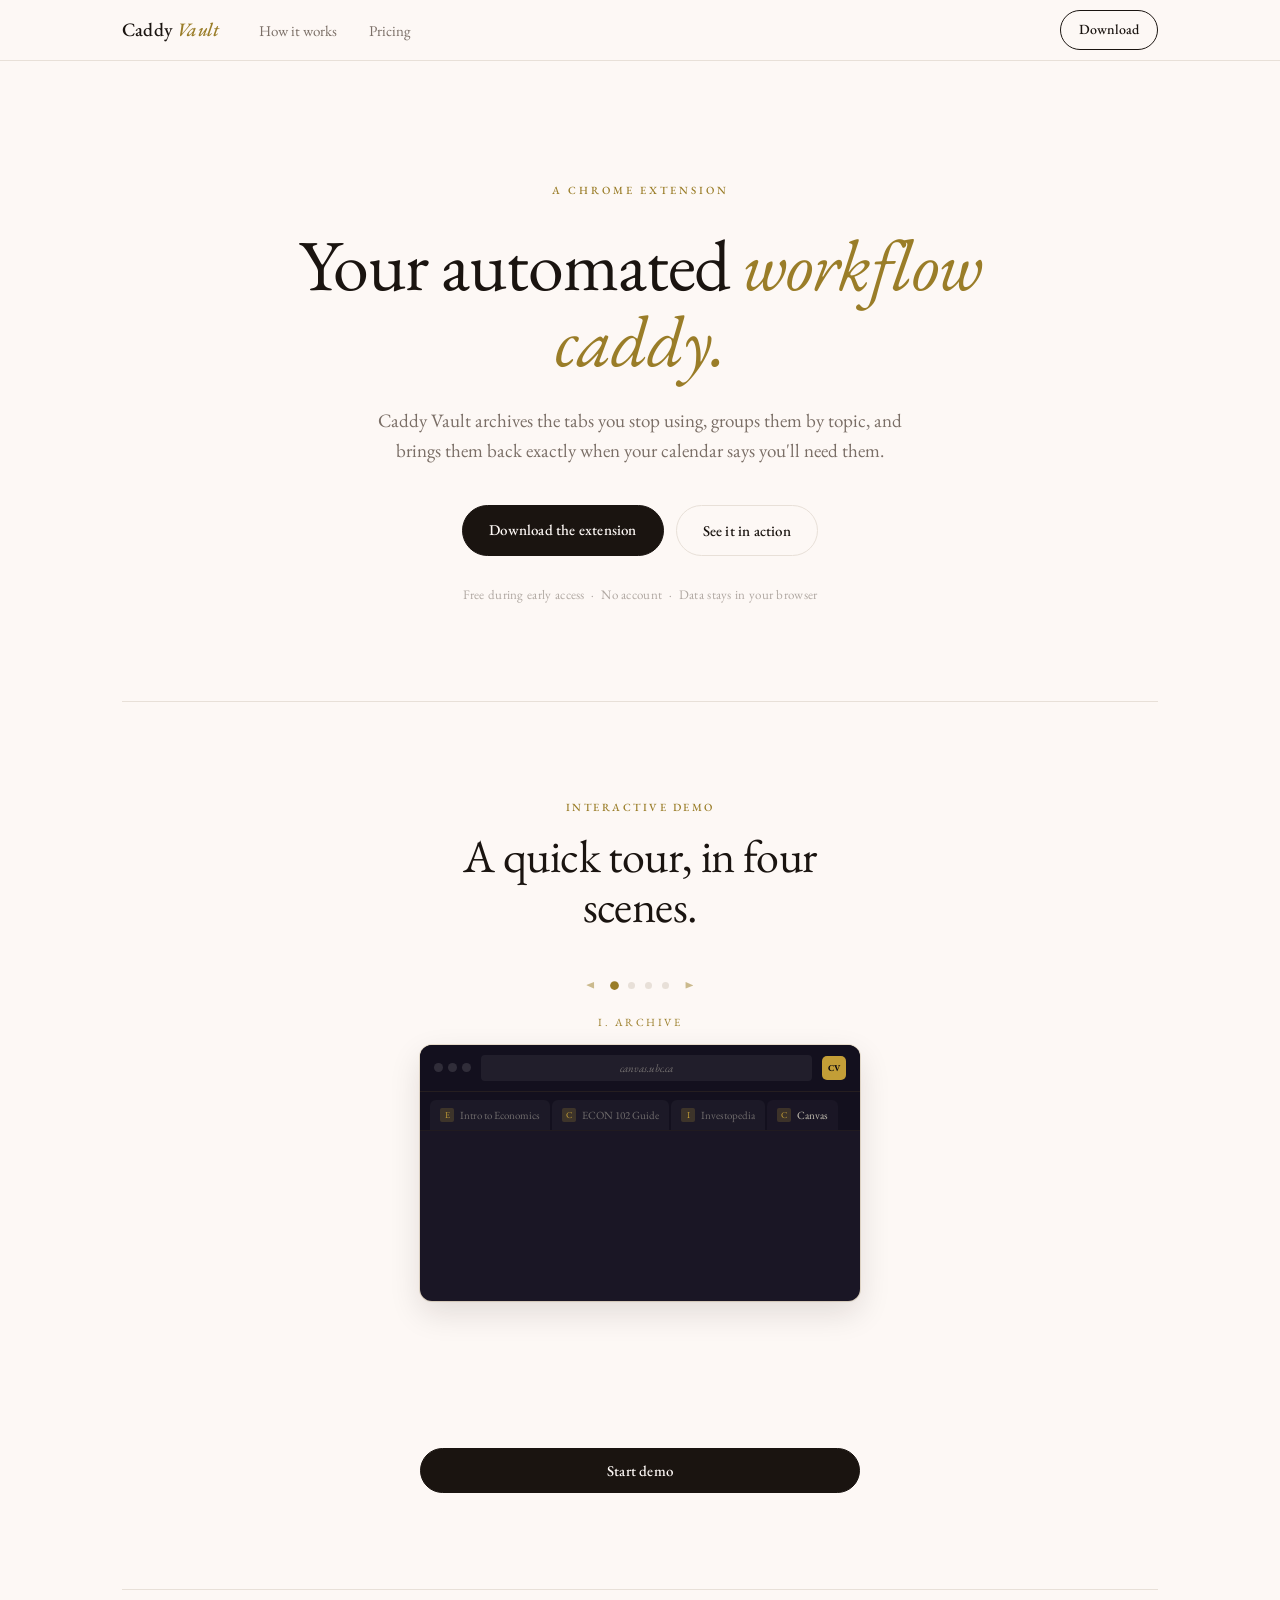
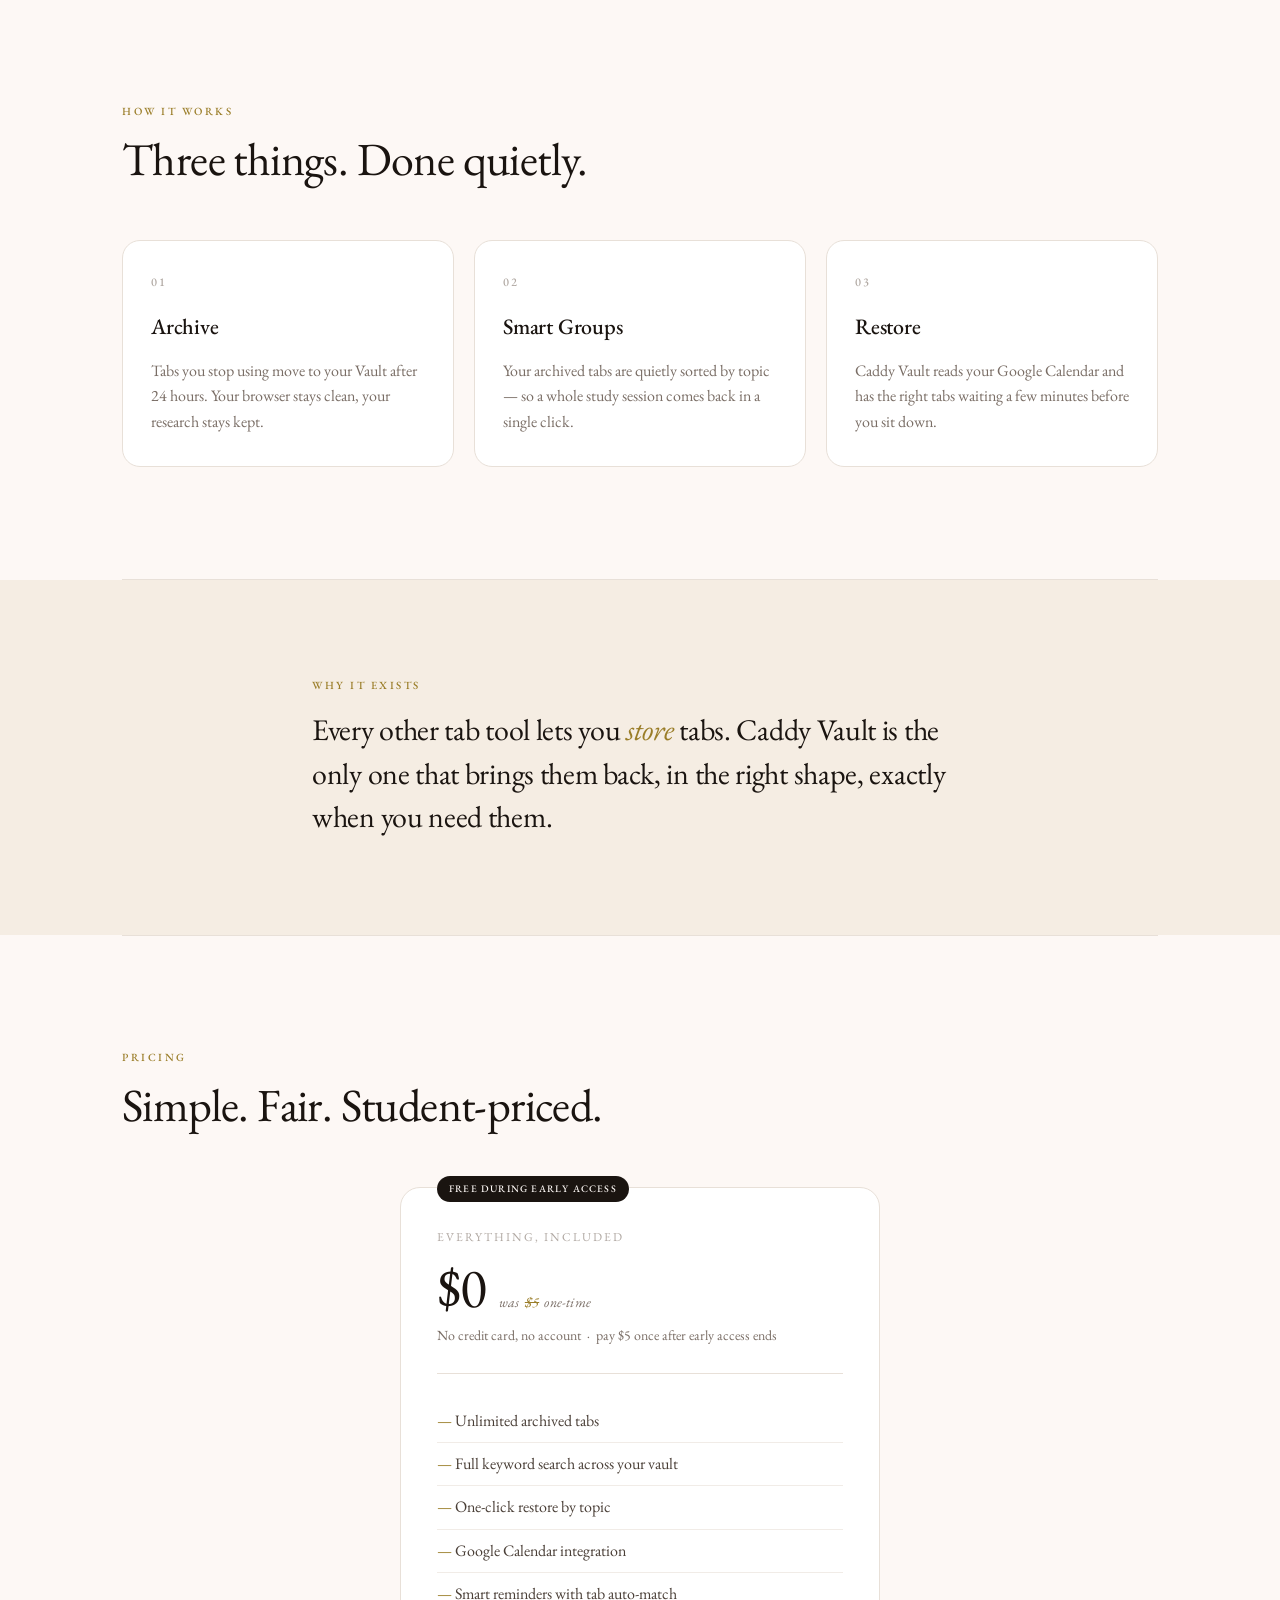
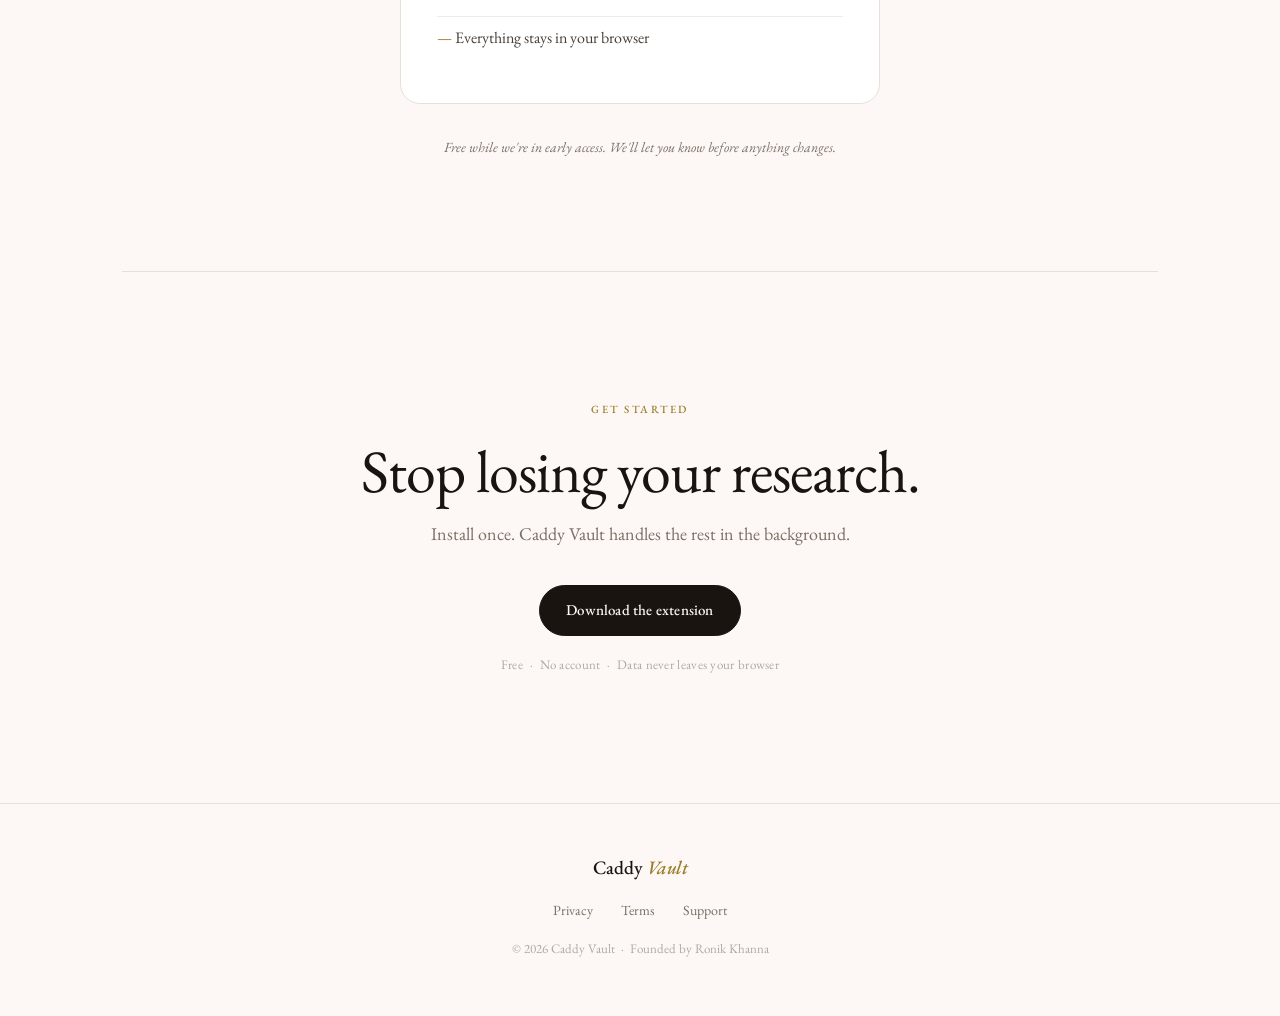
==== commit 0cabb496: "Remove download button from pricing card" ====
--- a/index.html
+++ b/index.html
@@ -289,7 +289,6 @@
             <li>Smart reminders with tab auto-match</li>
             <li>Everything stays in your browser</li>
           </ul>
-          <a href="downloads/caddyvault-v1.0.0.zip" class="btn-primary btn-block" download>Download the extension</a>
         </div>
       </div>
 
--- a/styles.css
+++ b/styles.css
@@ -1353,7 +1353,7 @@
 
 .plan-list {
   list-style: none;
-  margin-bottom: 32px;
+  margin-bottom: 4px;
 }
 
 .plan-list li {
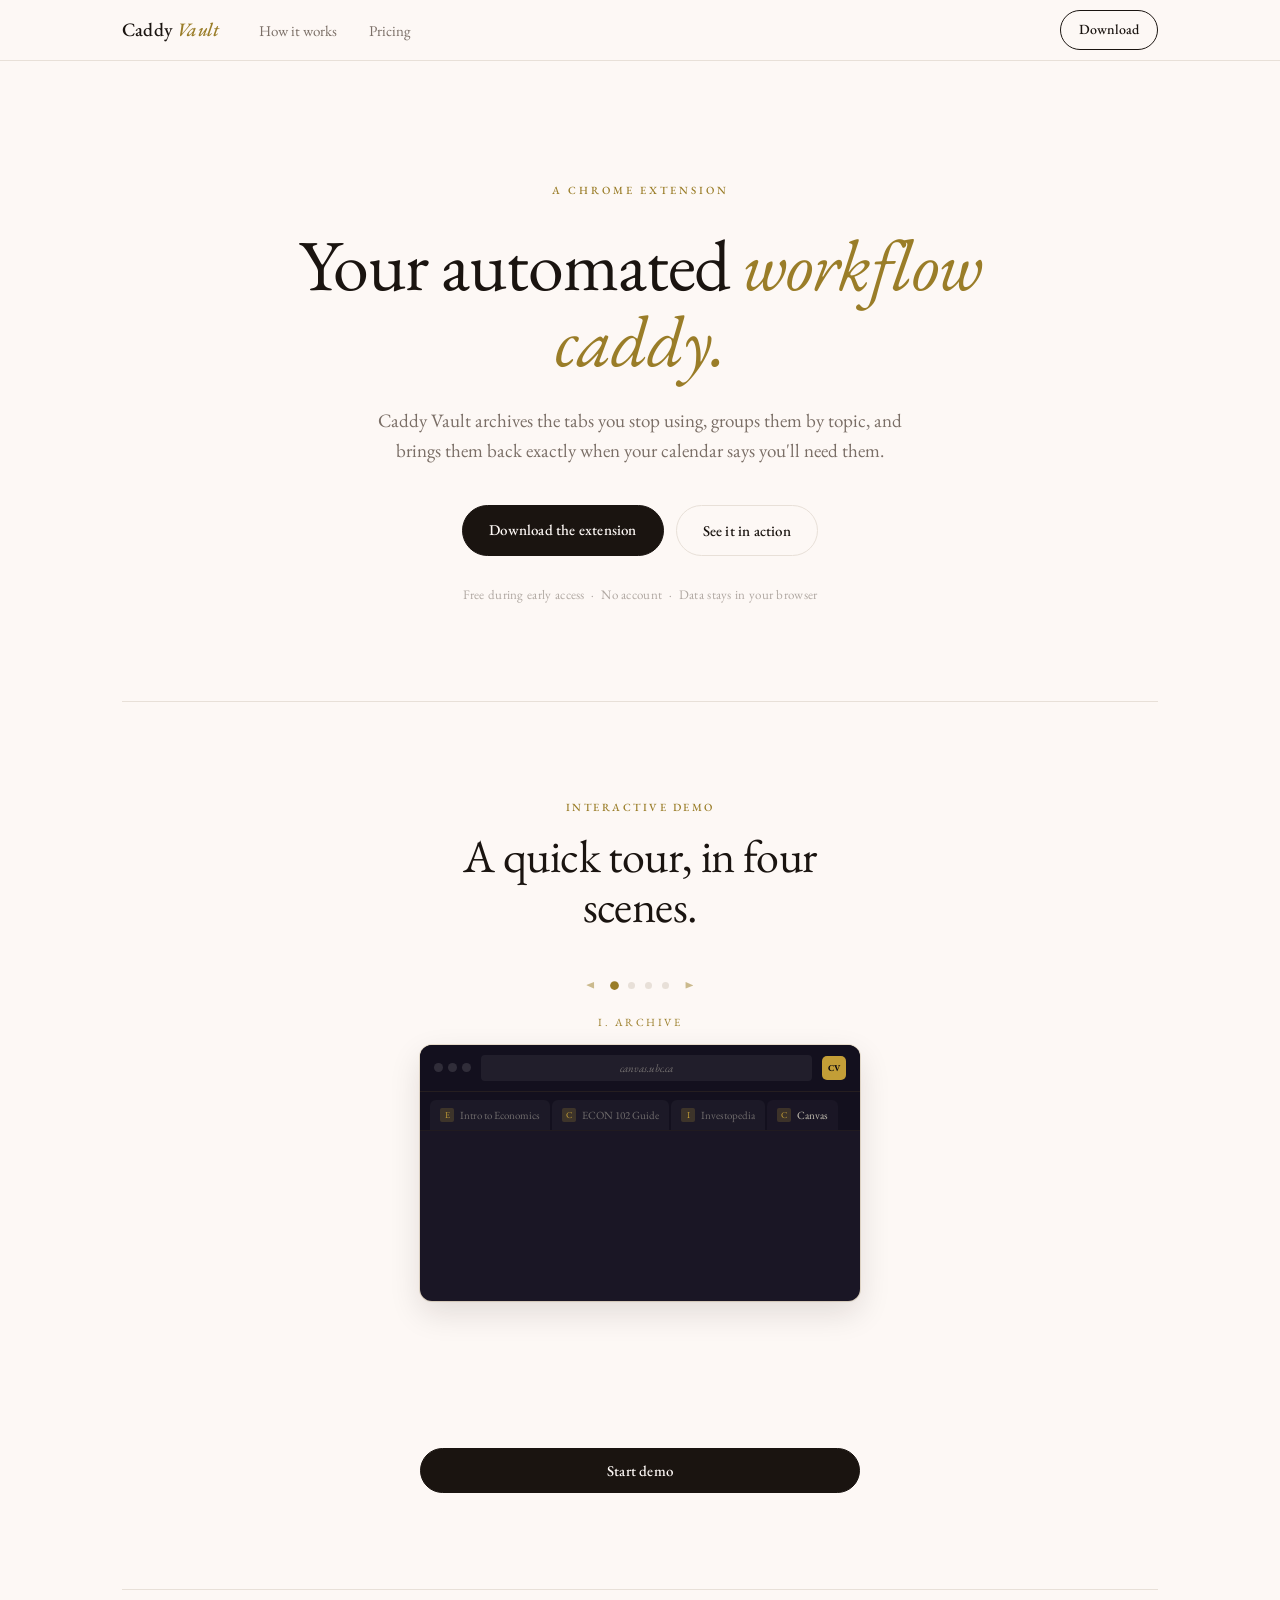
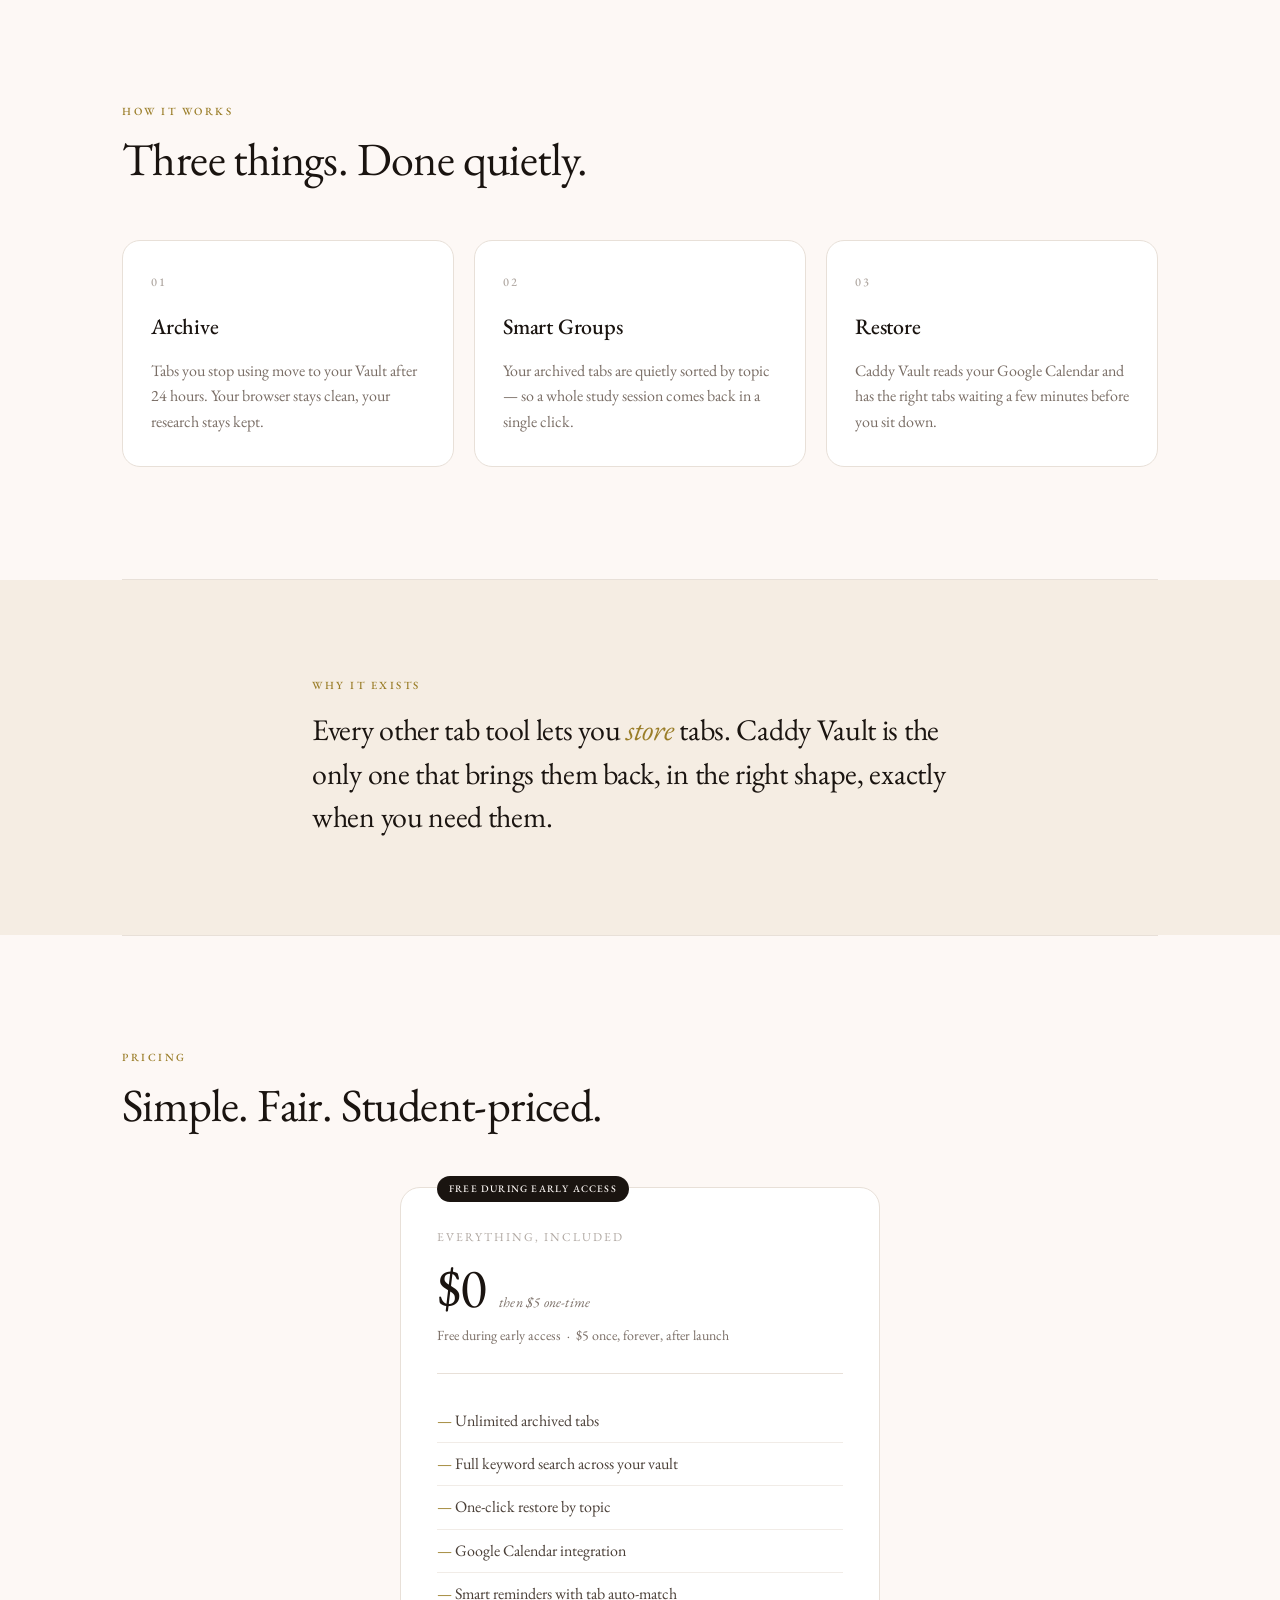
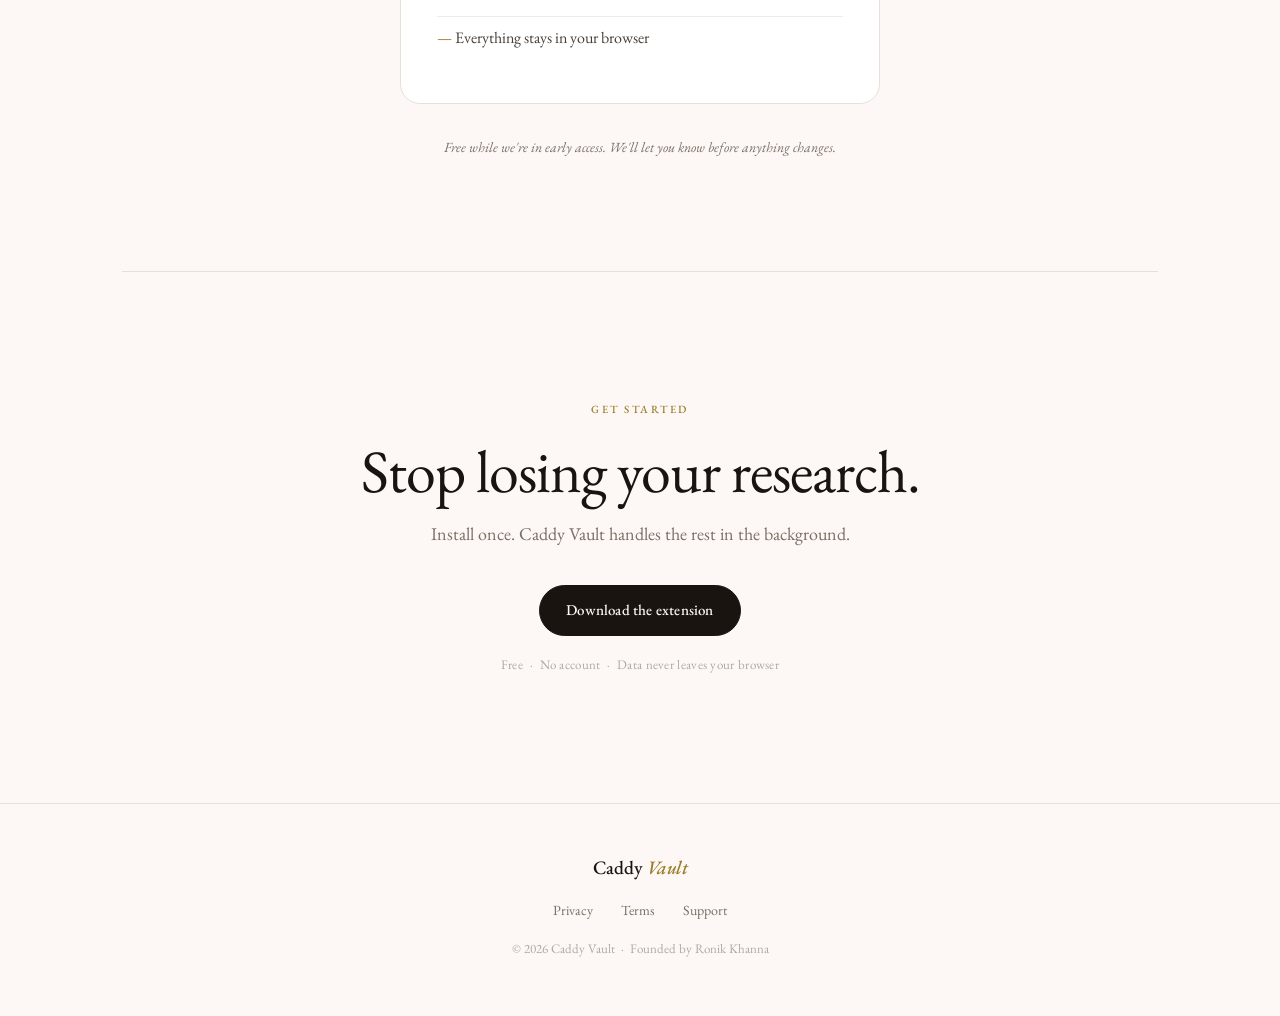
==== commit e2e17841: "Fix pricing copy: forward-facing "then $5 one-time"" ====
--- a/index.html
+++ b/index.html
@@ -278,9 +278,9 @@
           <div class="plan-tier">Everything, included</div>
           <div class="plan-price-row">
             <span class="plan-price">$0</span>
-            <span class="plan-was">was <s>$5</s> one-time</span>
-          </div>
-          <div class="plan-interval">No credit card, no account &nbsp;·&nbsp; pay $5 once after early access ends</div>
+            <span class="plan-was">then $5 one-time</span>
+          </div>
+          <div class="plan-interval">Free during early access &nbsp;·&nbsp; $5 once, forever, after launch</div>
           <ul class="plan-list">
             <li>Unlimited archived tabs</li>
             <li>Full keyword search across your vault</li>
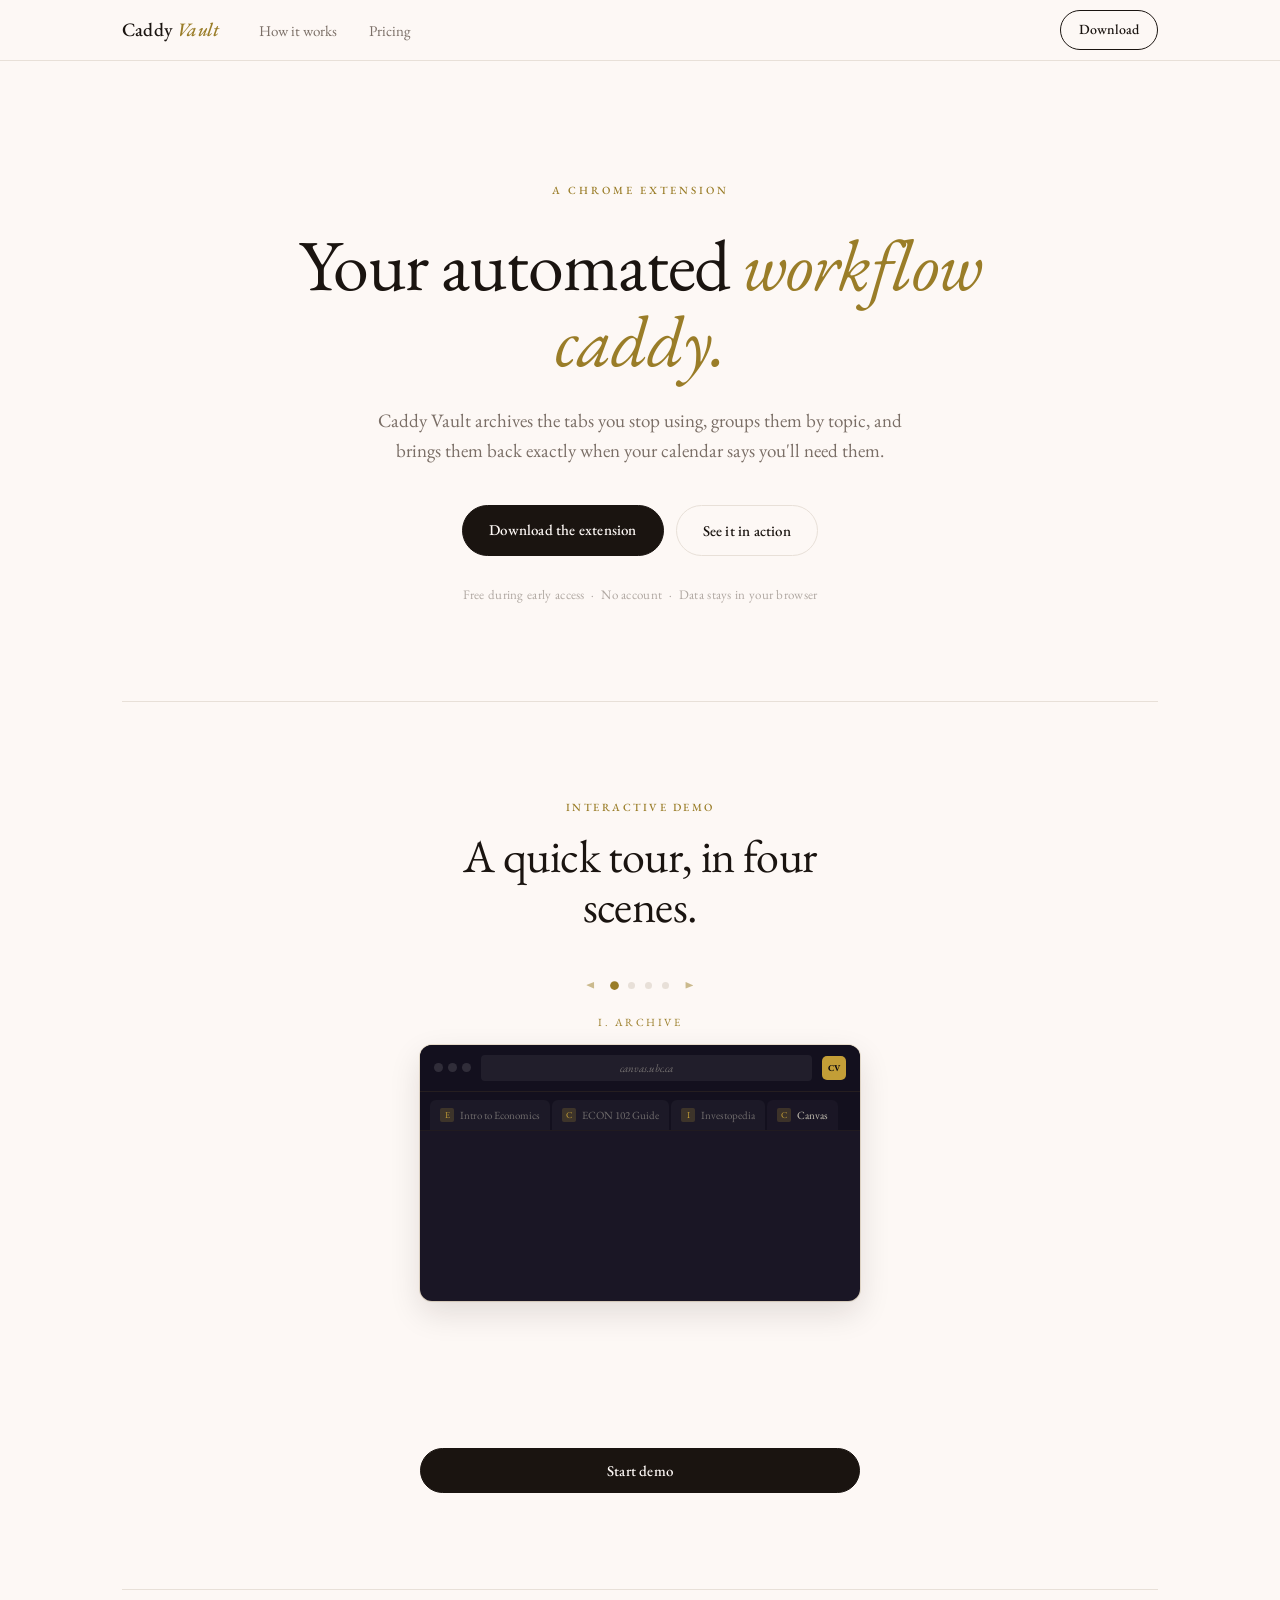
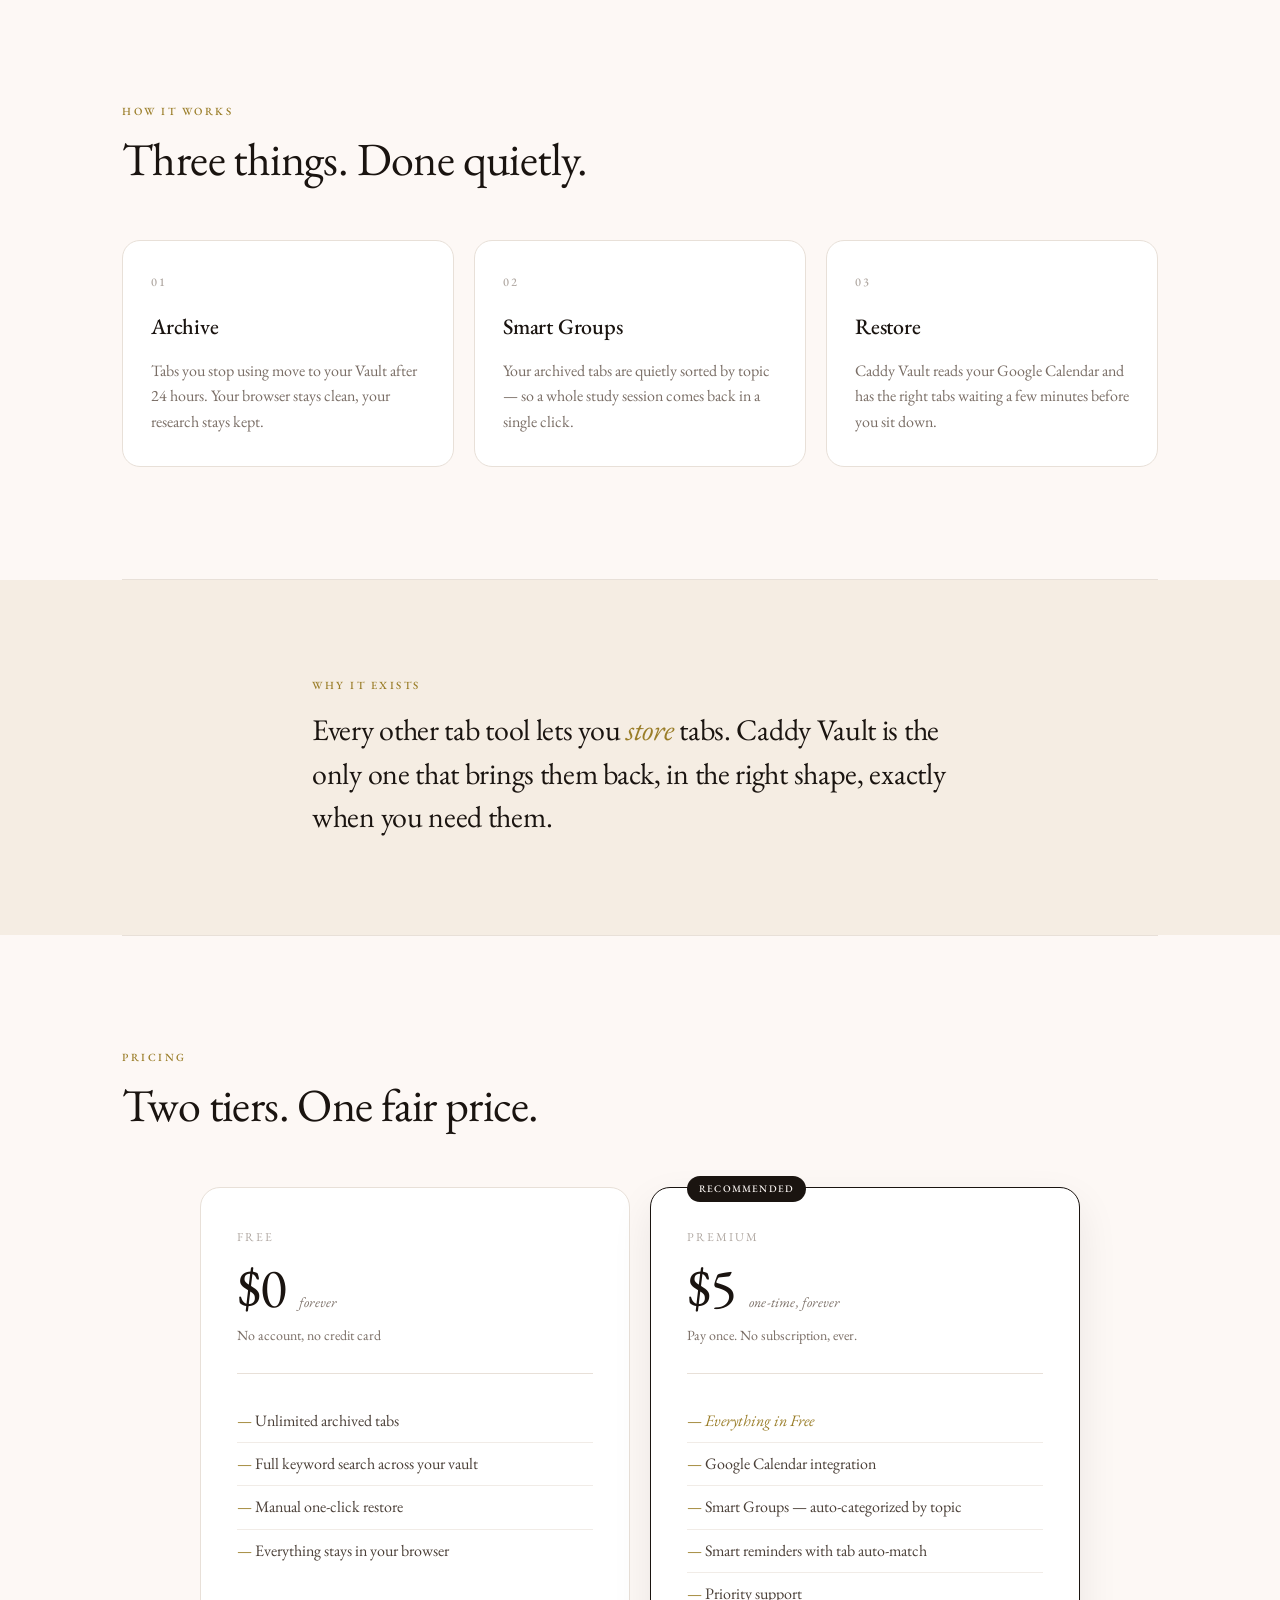
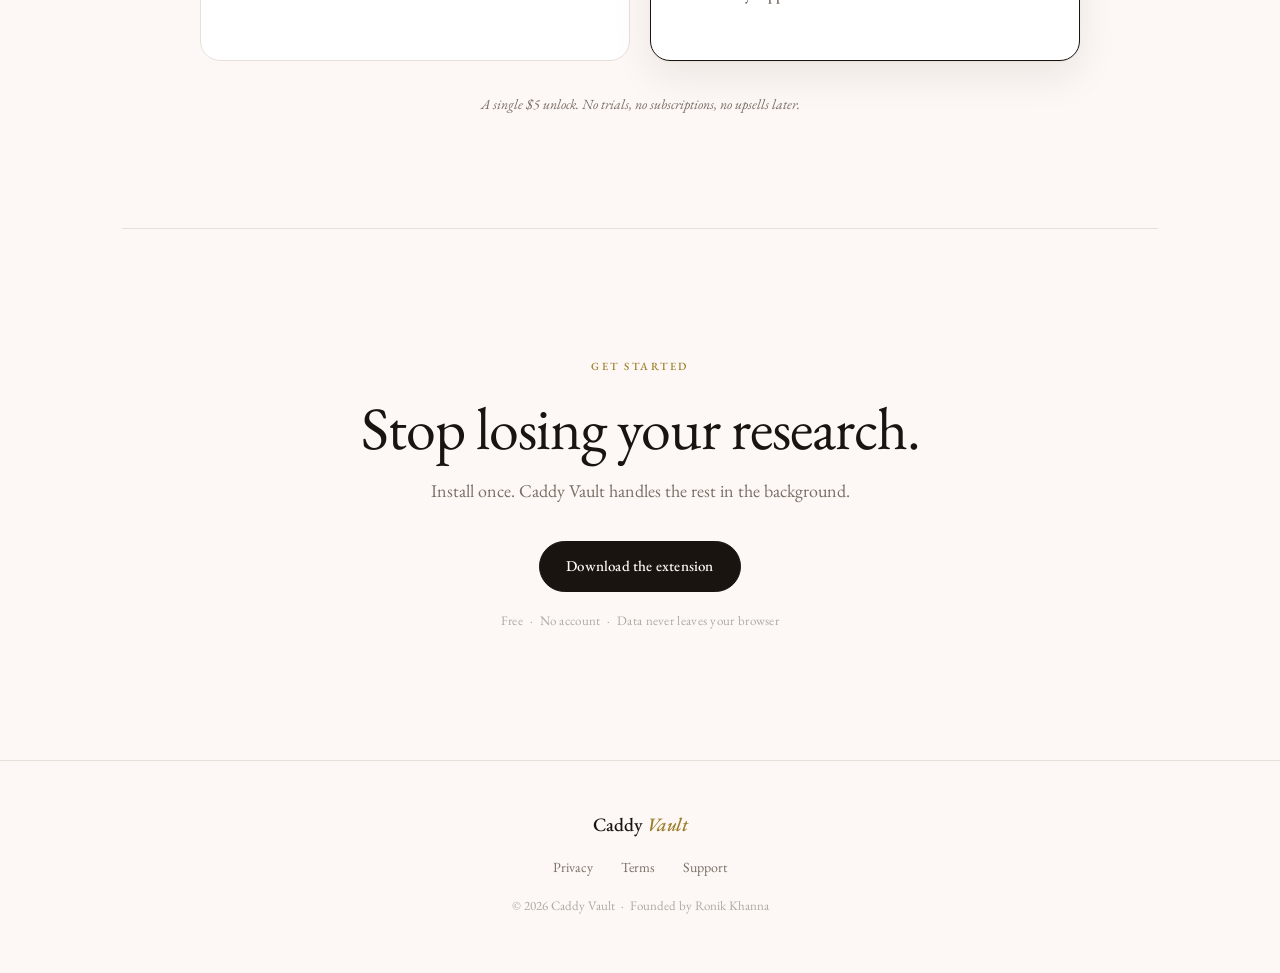
==== commit 6e315f4c: "Switch to two-tier pricing: Free + $5 one-time Premium Drop early-access framing. Free tier covers a" ====
--- a/index.html
+++ b/index.html
@@ -270,29 +270,43 @@
   <section class="pricing" id="pricing">
     <div class="container">
       <p class="section-eyebrow">Pricing</p>
-      <h2 class="section-headline">Simple. Fair. Student-priced.</h2>
-
-      <div class="pricing-single">
+      <h2 class="section-headline">Two tiers. One fair price.</h2>
+
+      <div class="pricing-grid">
         <div class="pricing-card">
-          <div class="plan-badge">Free during early access</div>
-          <div class="plan-tier">Everything, included</div>
+          <div class="plan-tier">Free</div>
           <div class="plan-price-row">
             <span class="plan-price">$0</span>
-            <span class="plan-was">then $5 one-time</span>
-          </div>
-          <div class="plan-interval">Free during early access &nbsp;·&nbsp; $5 once, forever, after launch</div>
+            <span class="plan-was">forever</span>
+          </div>
+          <div class="plan-interval">No account, no credit card</div>
           <ul class="plan-list">
             <li>Unlimited archived tabs</li>
             <li>Full keyword search across your vault</li>
-            <li>One-click restore by topic</li>
-            <li>Google Calendar integration</li>
-            <li>Smart reminders with tab auto-match</li>
+            <li>Manual one-click restore</li>
             <li>Everything stays in your browser</li>
           </ul>
         </div>
+
+        <div class="pricing-card pricing-featured">
+          <div class="plan-badge">Recommended</div>
+          <div class="plan-tier">Premium</div>
+          <div class="plan-price-row">
+            <span class="plan-price">$5</span>
+            <span class="plan-was">one-time, forever</span>
+          </div>
+          <div class="plan-interval">Pay once. No subscription, ever.</div>
+          <ul class="plan-list">
+            <li><em>Everything in Free</em></li>
+            <li>Google Calendar integration</li>
+            <li>Smart Groups &mdash; auto-categorized by topic</li>
+            <li>Smart reminders with tab auto-match</li>
+            <li>Priority support</li>
+          </ul>
+        </div>
       </div>
 
-      <p class="pricing-note">Free while we're in early access. We'll let you know before anything changes.</p>
+      <p class="pricing-note">A single $5 unlock. No trials, no subscriptions, no upsells later.</p>
     </div>
   </section>
 
--- a/styles.css
+++ b/styles.css
@@ -1278,9 +1278,13 @@
   padding: 112px 0;
 }
 
-.pricing-single {
-  max-width: 480px;
+.pricing-grid {
+  display: grid;
+  grid-template-columns: repeat(2, 1fr);
+  gap: 20px;
+  max-width: 880px;
   margin: 0 auto;
+  align-items: stretch;
 }
 
 .pricing-card {
@@ -1289,6 +1293,13 @@
   border-radius: 20px;
   padding: 40px 36px;
   position: relative;
+  display: flex;
+  flex-direction: column;
+}
+
+.pricing-featured {
+  border-color: var(--text);
+  box-shadow: 0 1px 2px rgba(26, 20, 16, 0.04), 0 16px 40px rgba(26, 20, 16, 0.08);
 }
 
 .plan-badge {
@@ -1305,6 +1316,11 @@
   border-radius: 999px;
 }
 
+.plan-list li em {
+  font-style: italic;
+  color: var(--gold);
+}
+
 .plan-tier {
   font-size: 12px;
   letter-spacing: 2px;
@@ -1552,6 +1568,7 @@
 
   .pricing-card { padding: 32px 24px; }
   .plan-badge { left: 24px; }
+  .pricing-grid { grid-template-columns: 1fr; gap: 28px; }
 
   .footer { padding: 36px 22px 48px; }
 }
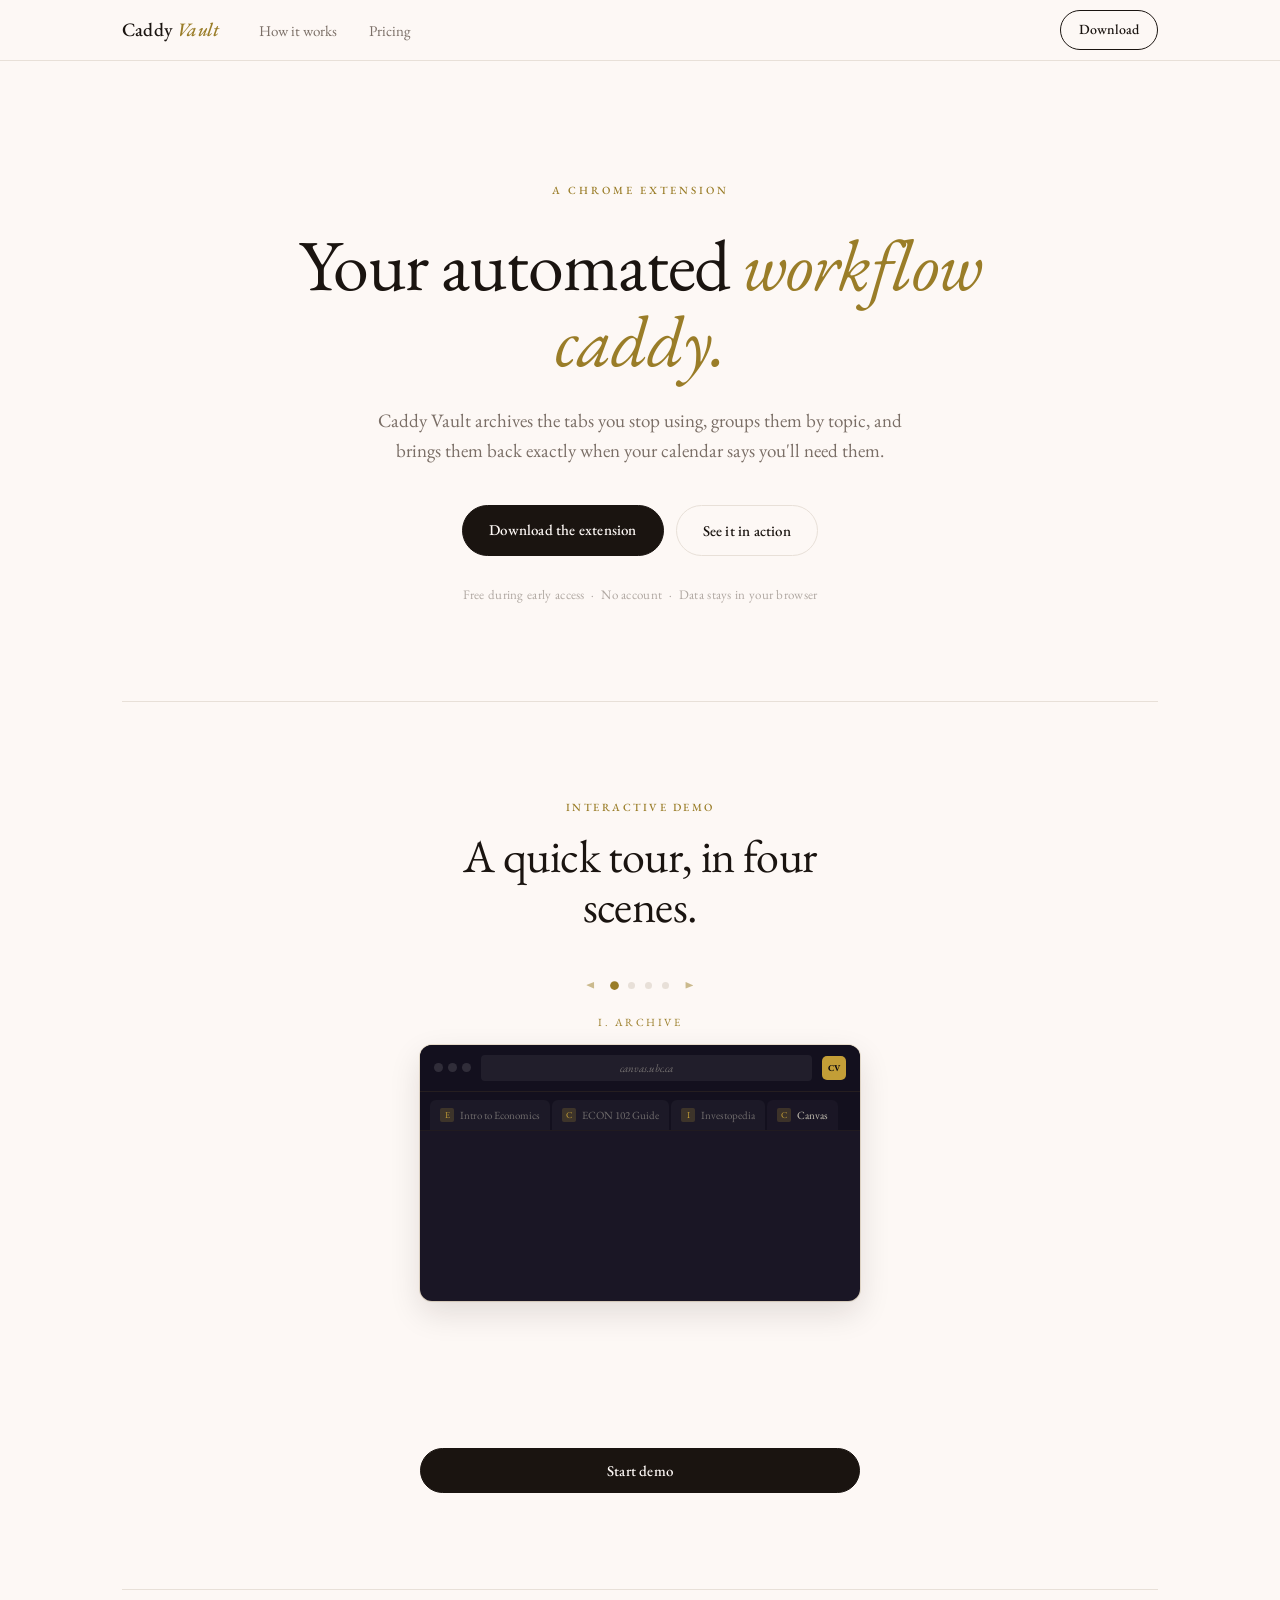
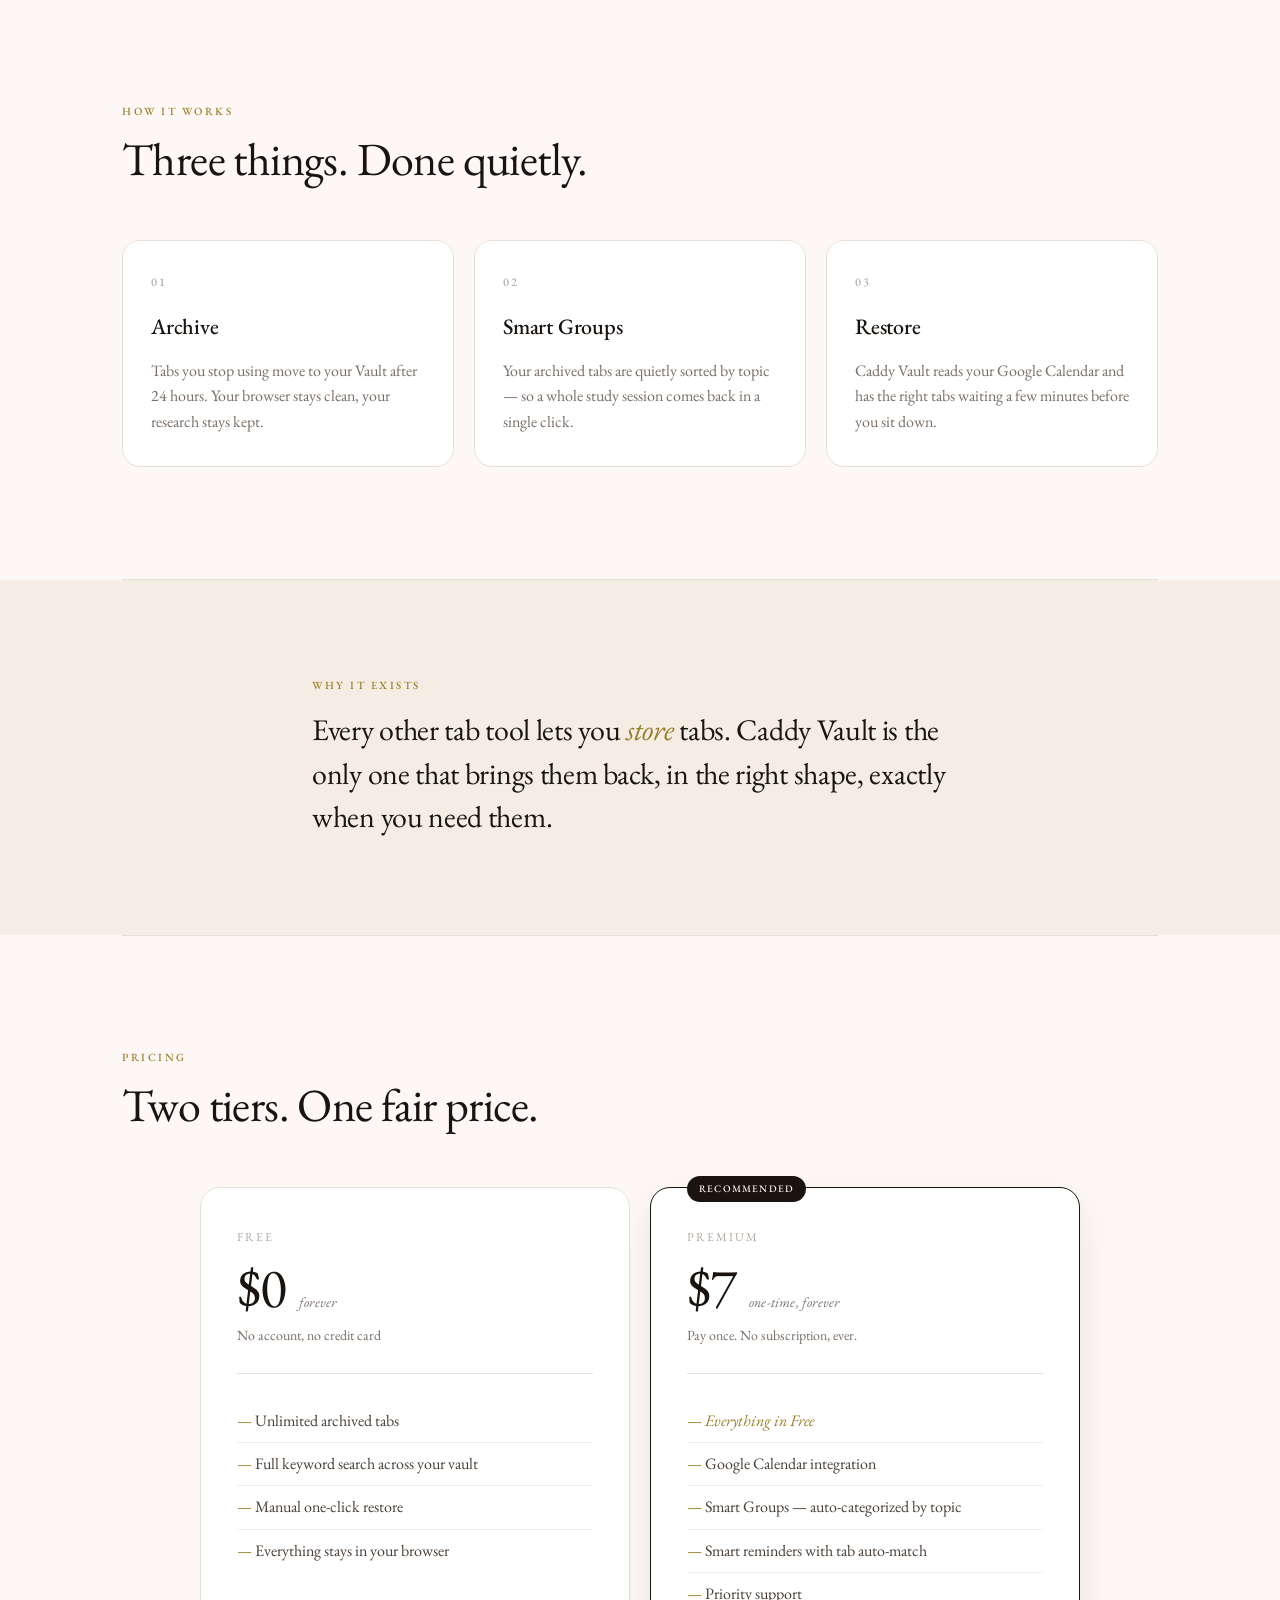
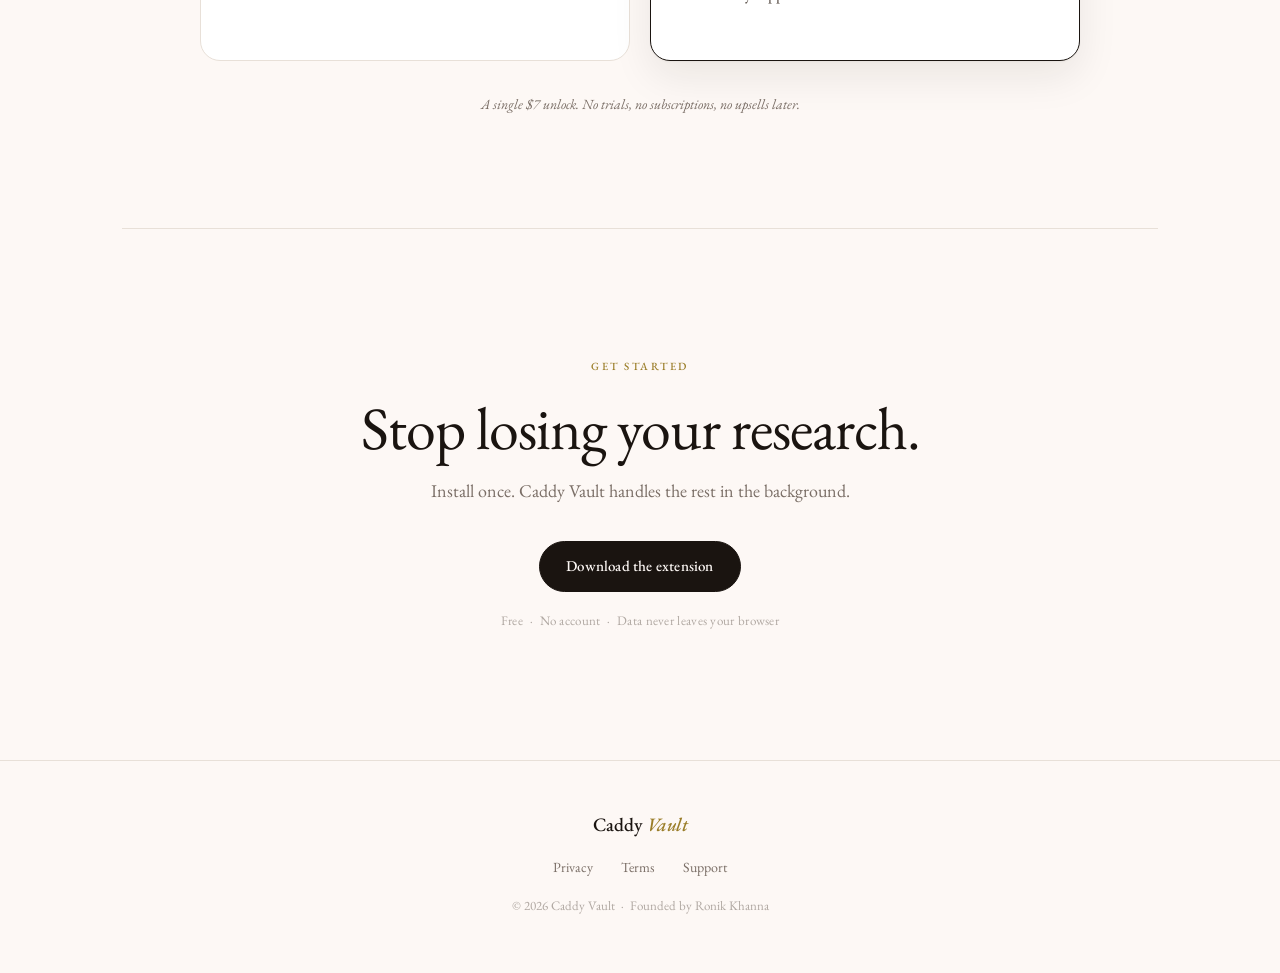
==== commit 3a6406fc: "Bump Premium price $5 -> $7" ====
--- a/index.html
+++ b/index.html
@@ -292,7 +292,7 @@
           <div class="plan-badge">Recommended</div>
           <div class="plan-tier">Premium</div>
           <div class="plan-price-row">
-            <span class="plan-price">$5</span>
+            <span class="plan-price">$7</span>
             <span class="plan-was">one-time, forever</span>
           </div>
           <div class="plan-interval">Pay once. No subscription, ever.</div>
@@ -306,7 +306,7 @@
         </div>
       </div>
 
-      <p class="pricing-note">A single $5 unlock. No trials, no subscriptions, no upsells later.</p>
+      <p class="pricing-note">A single $7 unlock. No trials, no subscriptions, no upsells later.</p>
     </div>
   </section>
 
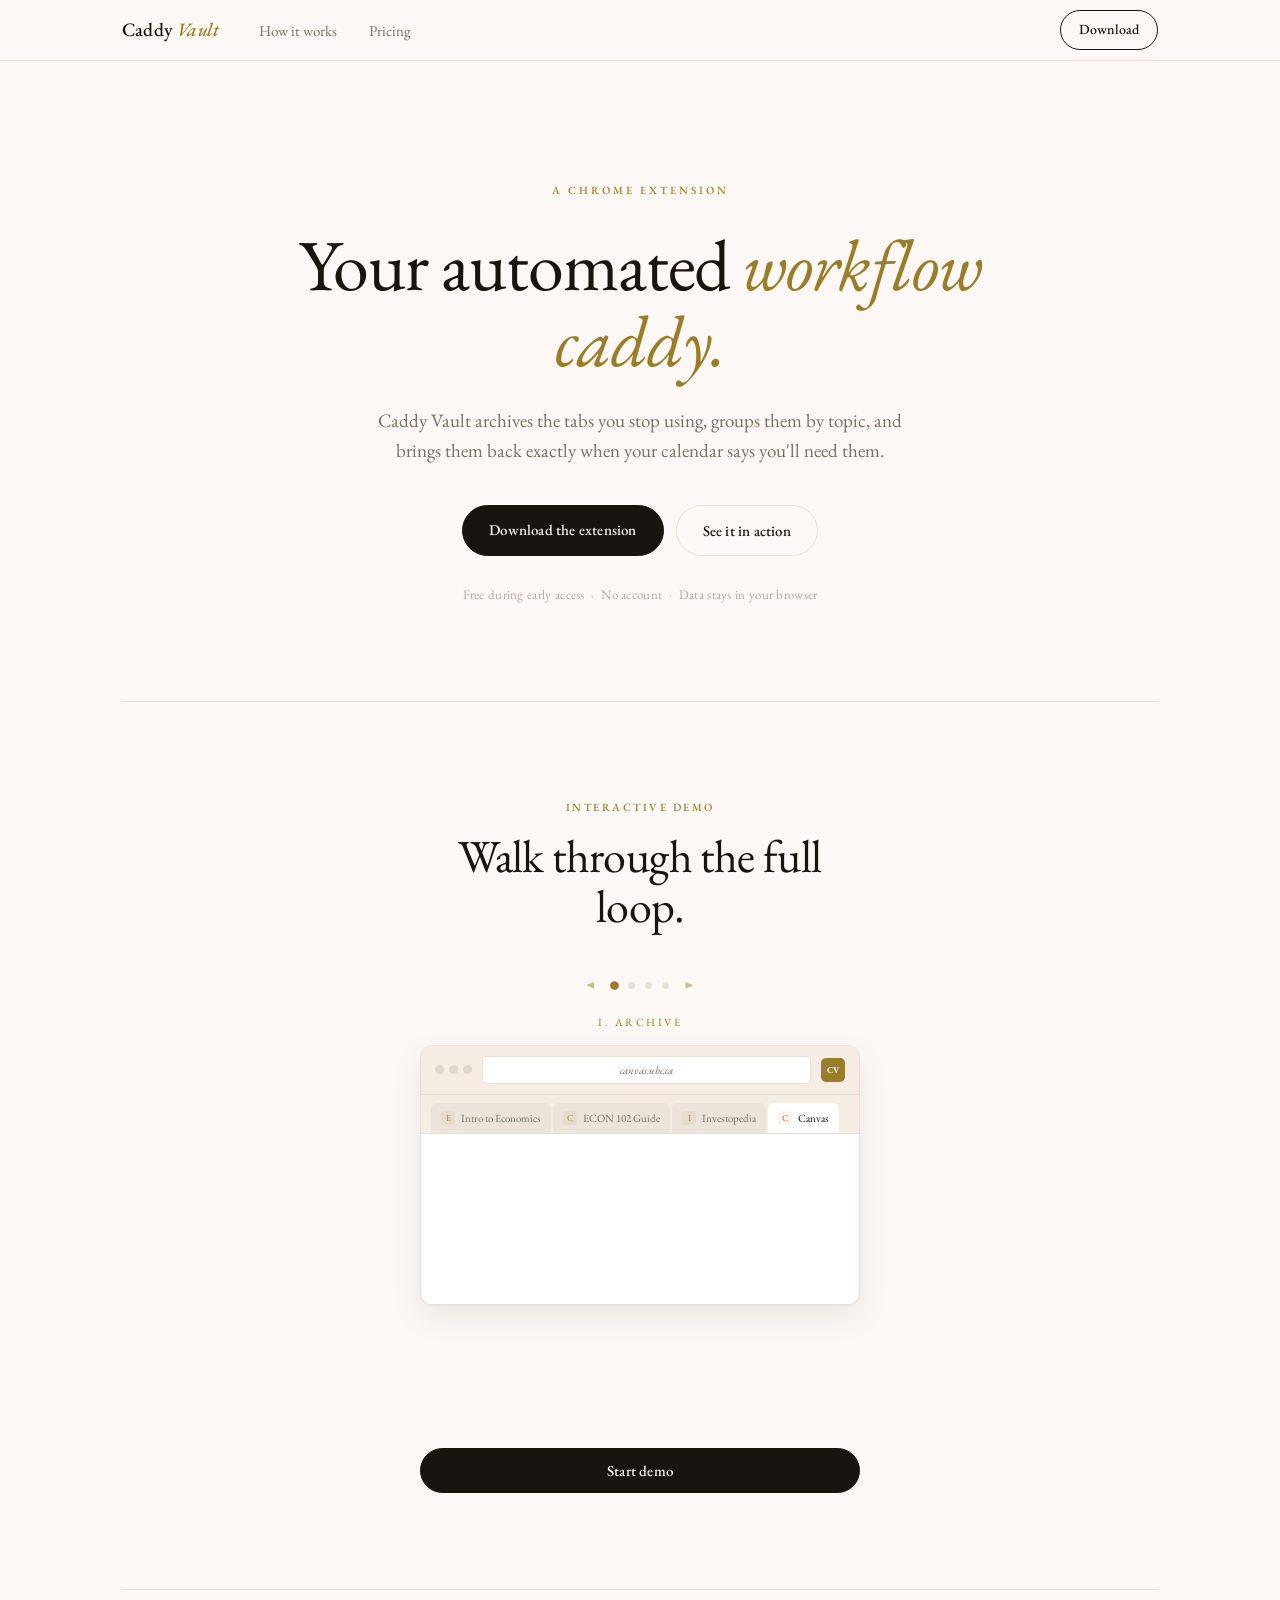
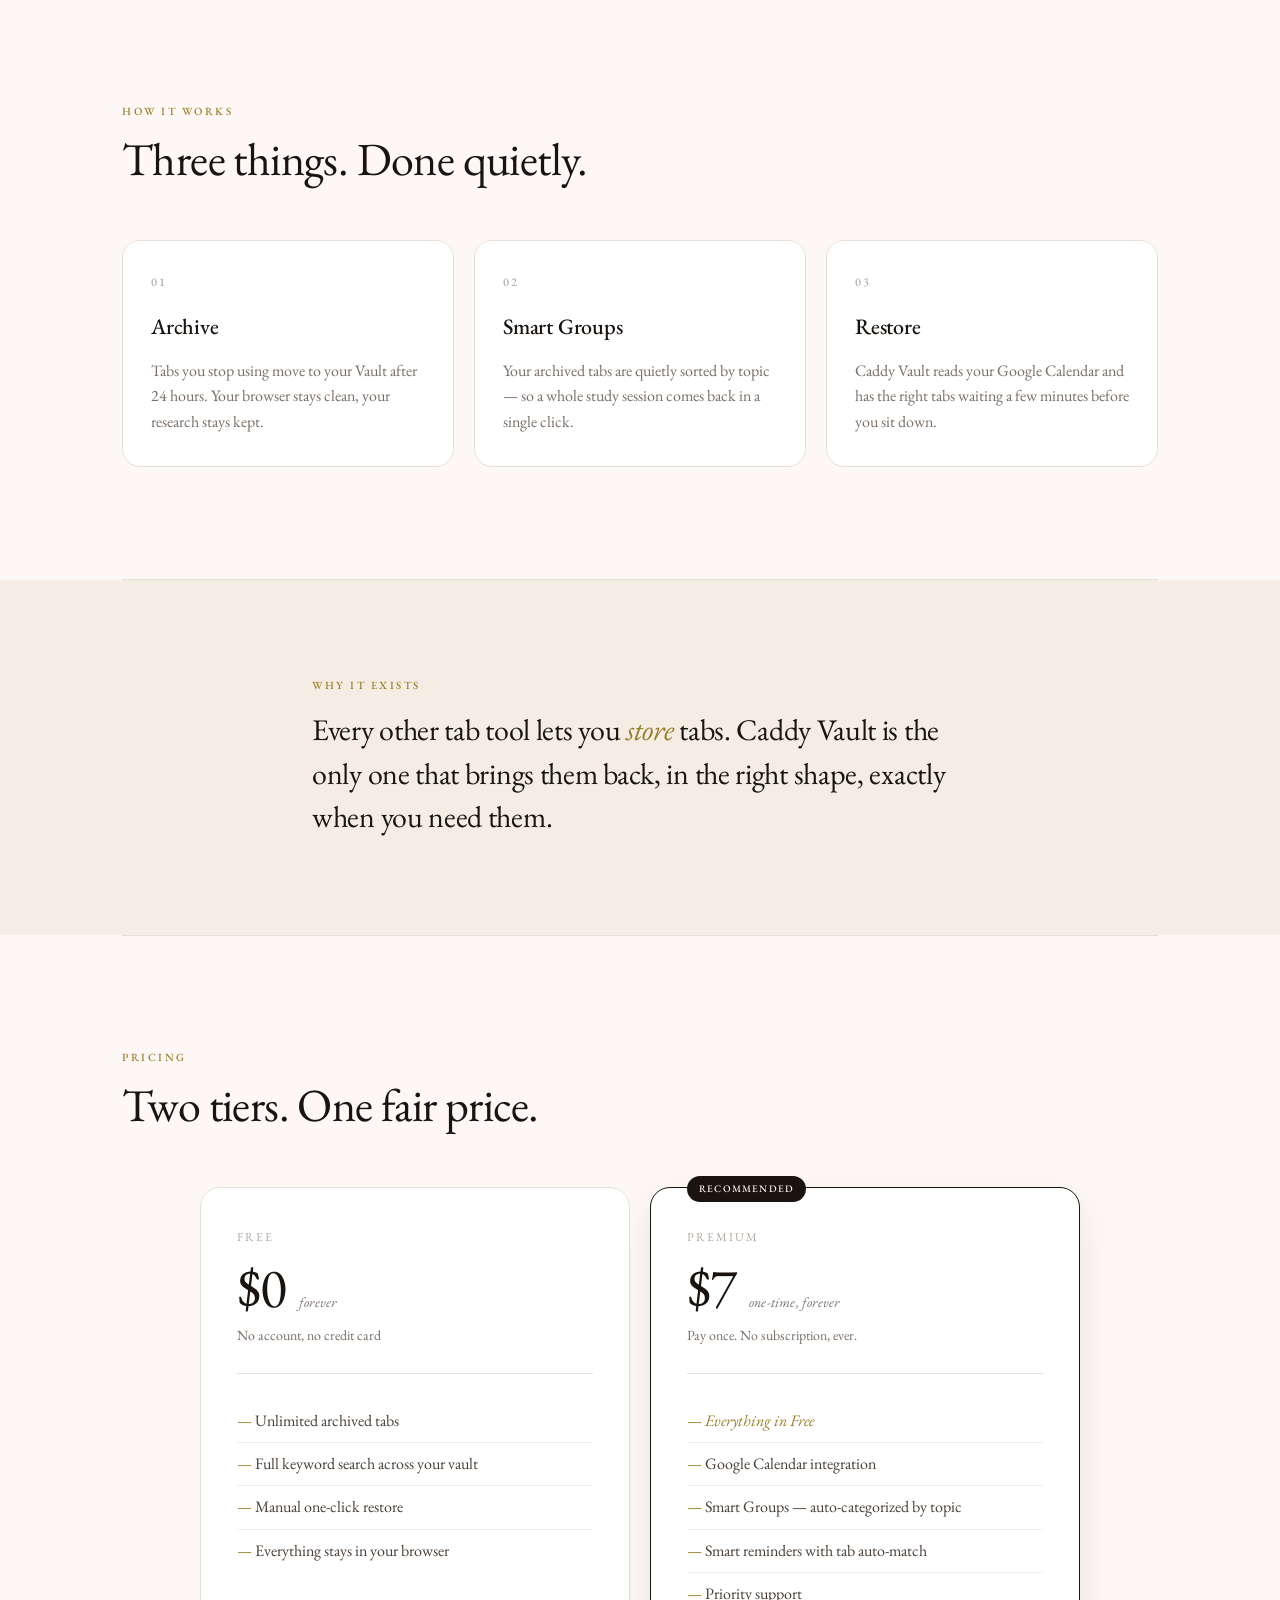
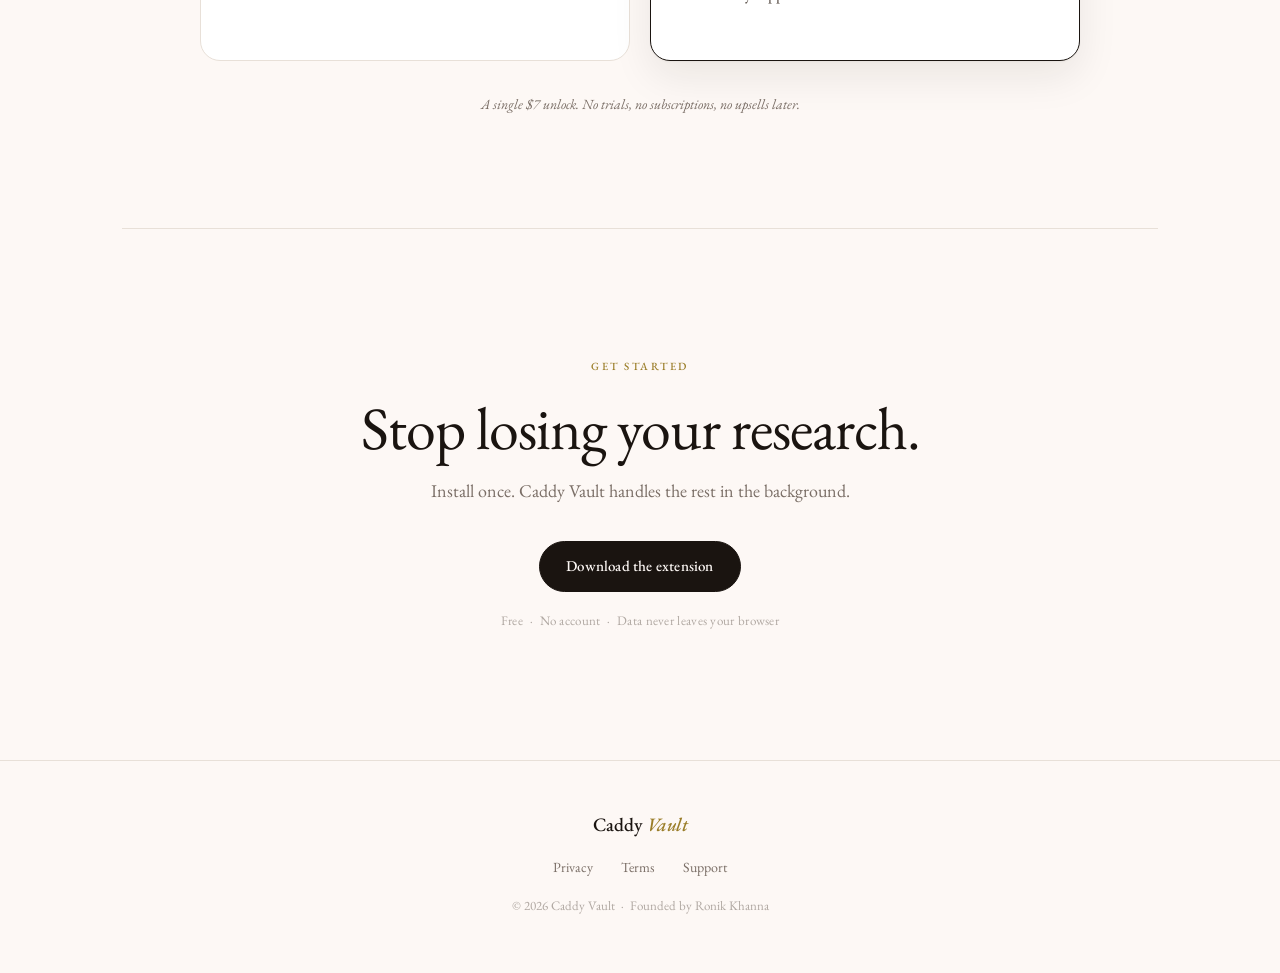
==== commit ab8cbdd5: "Demo: light theme to match popup, headline copy fix" ====
--- a/index.html
+++ b/index.html
@@ -63,7 +63,7 @@
   <section class="demo-section" id="demo">
     <div class="demo-section-inner">
       <p class="section-eyebrow demo-eyebrow">Interactive Demo</p>
-      <h2 class="section-headline">A quick tour, in four scenes.</h2>
+      <h2 class="section-headline">Walk through the full loop.</h2>
 
       <div class="demo-wrap" id="demo-wrap">
         <div class="demo-nav">
--- a/styles.css
+++ b/styles.css
@@ -462,24 +462,28 @@
   width: 100%;
 }
 
-/* ── Browser window mockup (Stage 1) ── */
+/* ───────────────────────────────────────────
+   Demo mockups — light theme, matches real popup
+   ─────────────────────────────────────────── */
+
+/* ── Browser window (Stage 1) ── */
 .browser-win {
-  background: #1a1625;
+  background: var(--bg-card);
   border-radius: 12px;
   overflow: hidden;
+  border: 1px solid var(--border);
   box-shadow:
     0 1px 2px rgba(26, 20, 16, 0.04),
-    0 12px 32px rgba(26, 20, 16, 0.12),
-    0 0 0 1px rgba(154, 125, 40, 0.18);
+    0 12px 32px rgba(26, 20, 16, 0.08);
 }
 
 .browser-bar {
-  background: #13101e;
+  background: var(--bg-soft);
   padding: 10px 14px;
   display: flex;
   align-items: center;
   gap: 10px;
-  border-bottom: 1px solid rgba(195, 158, 55, 0.1);
+  border-bottom: 1px solid var(--border);
 }
 
 .bwin-dots {
@@ -492,16 +496,17 @@
   width: 9px;
   height: 9px;
   border-radius: 50%;
-  background: rgba(255, 255, 255, 0.12);
+  background: rgba(26, 20, 16, 0.1);
 }
 
 .bwin-url {
   flex: 1;
-  background: rgba(255, 255, 255, 0.06);
+  background: var(--bg-card);
+  border: 1px solid var(--border);
   border-radius: 4px;
   padding: 4px 10px;
   font-size: 11px;
-  color: rgba(237, 232, 213, 0.4);
+  color: var(--text-muted);
   font-style: italic;
 }
 
@@ -515,8 +520,8 @@
   width: 24px;
   height: 24px;
   border-radius: 5px;
-  background: #C39E37;
-  color: #09080F;
+  background: var(--gold);
+  color: var(--bg);
   font-size: 9px;
   font-weight: 700;
   display: flex;
@@ -528,8 +533,8 @@
   display: flex;
   padding: 8px 10px 0;
   gap: 2px;
-  background: #13101e;
-  border-bottom: 1px solid rgba(195, 158, 55, 0.08);
+  background: var(--bg-soft);
+  border-bottom: 1px solid var(--border);
   overflow: hidden;
 }
 
@@ -539,16 +544,16 @@
   gap: 6px;
   padding: 6px 10px;
   border-radius: 6px 6px 0 0;
-  background: rgba(255, 255, 255, 0.04);
+  background: rgba(26, 20, 16, 0.04);
   font-size: 11px;
-  color: rgba(237, 232, 213, 0.4);
+  color: var(--text-muted);
   max-width: 120px;
   transition: opacity 0.4s, transform 0.4s, max-width 0.4s, padding 0.4s;
 }
 
 .btab.btab-active {
-  background: #1a1625;
-  color: rgba(237, 232, 213, 0.8);
+  background: var(--bg-card);
+  color: var(--text);
 }
 
 .btab.archiving-out {
@@ -563,8 +568,8 @@
   width: 14px;
   height: 14px;
   border-radius: 2px;
-  background: rgba(195, 158, 55, 0.2);
-  color: #C39E37;
+  background: var(--gold-soft);
+  color: var(--gold);
   font-size: 9px;
   display: flex;
   align-items: center;
@@ -584,17 +589,18 @@
   align-items: center;
   justify-content: center;
   padding: 16px;
+  background: var(--bg-card);
 }
 
 .bwin-body-lg { height: 170px !important; }
 
 .archive-toast {
-  background: rgba(195, 158, 55, 0.1);
-  border: 1px solid rgba(195, 158, 55, 0.25);
+  background: var(--gold-soft);
+  border: 1px solid var(--gold-line);
   border-radius: 6px;
   padding: 10px 16px;
   font-size: 13px;
-  color: #C39E37;
+  color: var(--gold-deep);
   display: flex;
   align-items: center;
   gap: 8px;
@@ -608,21 +614,21 @@
   transform: translateY(0);
 }
 
-.toast-glyph { font-size: 14px; }
-
-/* ── Extension popup mockup (Stages 2–3) ── */
+.toast-glyph { font-size: 14px; color: var(--gold); }
+
+/* ── Extension popup mockup (Stages 2–3) — matches real popup ── */
 .ext-popup {
-  background: #09080F;
+  background: var(--bg);
   border-radius: 12px;
-  border: 1px solid rgba(195, 158, 55, 0.18);
+  border: 1px solid var(--border);
   box-shadow:
     0 1px 2px rgba(26, 20, 16, 0.04),
-    0 12px 32px rgba(26, 20, 16, 0.12);
+    0 12px 32px rgba(26, 20, 16, 0.08);
   display: flex;
   flex-direction: column;
   overflow: hidden;
   font-family: var(--font);
-  color: #EDE8D5;
+  color: var(--text);
   flex: 1;
   min-height: 0;
 }
@@ -632,30 +638,30 @@
   align-items: center;
   justify-content: space-between;
   padding: 11px 16px 9px;
-  border-bottom: 1px solid rgba(195, 158, 55, 0.12);
+  border-bottom: 1px solid var(--border);
   flex-shrink: 0;
-  background: #09080F;
-}
-
-.ext-wordmark { font-size: 17px; font-weight: 500; color: #EDE8D5; letter-spacing: 0.3px; }
-.ext-wordmark em { font-style: italic; color: #C39E37; }
+  background: var(--bg);
+}
+
+.ext-wordmark { font-size: 17px; font-weight: 500; color: var(--text); letter-spacing: 0.2px; }
+.ext-wordmark em { font-style: italic; font-weight: 400; color: var(--gold); }
 
 .ext-live {
   display: flex;
   align-items: center;
   gap: 5px;
-  background: rgba(195, 158, 55, 0.06);
-  border: 1px solid rgba(195, 158, 55, 0.12);
+  background: transparent;
+  border: 1px solid var(--border);
   border-radius: 20px;
   padding: 3px 8px 3px 7px;
   font-size: 10px;
-  color: rgba(237, 232, 213, 0.38);
+  color: var(--text-muted);
   font-family: var(--font);
 }
 
 .ext-live-dot {
   width: 5px; height: 5px; border-radius: 50%;
-  background: #C39E37;
+  background: var(--gold);
   animation: breathe 2.5s ease-in-out infinite;
 }
 
@@ -669,36 +675,36 @@
   align-items: center;
   gap: 9px;
   margin: 10px 12px;
-  background: #110D1C;
-  border: 1px solid rgba(195, 158, 55, 0.12);
-  border-radius: 6px;
+  background: var(--bg-card);
+  border: 1px solid var(--border);
+  border-radius: 8px;
   padding: 8px 12px;
   flex-shrink: 0;
   transition: border-color 0.2s, box-shadow 0.2s;
 }
 
 .ext-search-bar-active {
-  border-color: rgba(195, 158, 55, 0.35);
-  box-shadow: 0 0 0 3px rgba(195, 158, 55, 0.06);
-}
-
-.ext-search-glyph { font-size: 11px; color: #C39E37; flex-shrink: 0; }
+  border-color: var(--gold-line);
+  box-shadow: 0 0 0 3px var(--gold-soft);
+}
+
+.ext-search-glyph { font-size: 11px; color: var(--gold); flex-shrink: 0; }
 
 .ext-search-placeholder {
   font-size: 14px; font-style: italic;
-  color: rgba(237, 232, 213, 0.18);
+  color: var(--text-dim);
   font-family: var(--font);
 }
 
 .ext-search-typing {
   font-size: 14px; font-style: italic;
-  color: #EDE8D5; font-family: var(--font);
+  color: var(--text); font-family: var(--font);
 }
 
 .ext-cursor-blink {
   display: inline-block;
   width: 1.5px; height: 14px;
-  background: #C39E37;
+  background: var(--gold);
   vertical-align: middle;
   margin-left: 1px;
   animation: blink 1s step-end infinite;
@@ -714,7 +720,7 @@
   gap: 5px;
   padding: 8px 12px;
   overflow-x: auto;
-  border-bottom: 1px solid rgba(195, 158, 55, 0.08);
+  border-bottom: 1px solid var(--border);
   flex-shrink: 0;
   scrollbar-width: none;
 }
@@ -726,10 +732,10 @@
   flex-direction: column;
   align-items: center;
   gap: 3px;
-  background: rgba(195, 158, 55, 0.06);
-  border: 1px solid rgba(195, 158, 55, 0.2);
-  border-radius: 7px;
-  padding: 5px 10px;
+  background: var(--bg-card);
+  border: 1px solid var(--border);
+  border-radius: 999px;
+  padding: 5px 12px;
   flex-shrink: 0;
   min-width: 52px;
   opacity: 0;
@@ -740,13 +746,13 @@
 .ext-chip.visible { opacity: 1; transform: translateY(0); }
 
 .ext-chip.ext-chip-active {
-  background: rgba(195, 158, 55, 0.15);
-  border-color: rgba(195, 158, 55, 0.48);
-}
-
-.ext-chip-icon  { font-size: 13px; color: #C39E37; line-height: 1; }
-.ext-chip-name  { font-size: 9px; letter-spacing: 0.7px; text-transform: uppercase; color: #C39E37; white-space: nowrap; }
-.ext-chip-count { font-size: 8px; color: rgba(237, 232, 213, 0.26); }
+  background: var(--gold-soft);
+  border-color: var(--gold);
+}
+
+.ext-chip-icon  { font-size: 12px; color: var(--gold); line-height: 1; }
+.ext-chip-name  { font-size: 9px; letter-spacing: 0.7px; text-transform: uppercase; color: var(--text); white-space: nowrap; }
+.ext-chip-count { font-size: 8px; color: var(--text-dim); }
 
 .ext-divider {
   display: flex;
@@ -759,13 +765,13 @@
 .ext-divider span {
   flex: 1;
   height: 1px;
-  background: rgba(195, 158, 55, 0.08);
+  background: var(--border);
 }
 
 .ext-divider small {
   font-size: 9px;
   letter-spacing: 0.4px;
-  color: rgba(237, 232, 213, 0.2);
+  color: var(--text-dim);
   white-space: nowrap;
   font-family: var(--font);
 }
@@ -780,14 +786,14 @@
 
 .ext-results-area.visible { display: flex; }
 .ext-results-area::-webkit-scrollbar { width: 2px; }
-.ext-results-area::-webkit-scrollbar-thumb { background: rgba(195, 158, 55, 0.18); }
+.ext-results-area::-webkit-scrollbar-thumb { background: var(--border); }
 
 .ext-tab-row {
   display: flex;
   align-items: center;
   gap: 10px;
   padding: 9px 14px;
-  border-bottom: 1px solid rgba(195, 158, 55, 0.05);
+  border-bottom: 1px solid var(--border-soft);
   opacity: 0;
   transform: translateX(-6px);
   transition: opacity 0.28s, transform 0.28s, background 0.1s;
@@ -795,20 +801,20 @@
 }
 
 .ext-tab-row.visible { opacity: 1; transform: translateX(0); }
-.ext-tab-row:hover   { background: #110D1C; }
+.ext-tab-row:hover   { background: var(--bg-soft); }
 
 .ext-tab-fav {
-  width: 24px; height: 24px; border-radius: 4px;
-  background: #110D1C; border: 1px solid rgba(195, 158, 55, 0.12);
+  width: 24px; height: 24px; border-radius: 5px;
+  background: var(--bg-soft); border: 1px solid var(--border);
   display: flex; align-items: center; justify-content: center;
-  font-size: 11px; color: #C39E37; flex-shrink: 0;
+  font-size: 11px; color: var(--gold); flex-shrink: 0;
 }
 
 .ext-tab-info { flex: 1; min-width: 0; }
 
 .ext-tab-title {
   font-size: 13px;
-  color: #EDE8D5;
+  color: var(--text);
   overflow: hidden;
   text-overflow: ellipsis;
   white-space: nowrap;
@@ -817,23 +823,23 @@
 
 .ext-tab-meta {
   font-size: 10px;
-  color: rgba(237, 232, 213, 0.36);
+  color: var(--text-muted);
 }
 
 .ext-restore-btn {
   font-family: var(--font);
   font-size: 11px;
-  color: #C39E37;
-  background: none;
-  border: 1px solid rgba(195, 158, 55, 0.28);
-  padding: 3px 9px;
-  border-radius: 3px;
+  color: var(--gold);
+  background: transparent;
+  border: 1px solid var(--gold);
+  padding: 3px 10px;
+  border-radius: 999px;
   white-space: nowrap;
   flex-shrink: 0;
   transition: background 0.15s;
 }
 
-.ext-restore-btn:hover { background: rgba(195, 158, 55, 0.08); }
+.ext-restore-btn:hover { background: var(--gold-soft); }
 
 .ext-restore-all-row {
   padding: 10px 14px 12px;
@@ -848,29 +854,29 @@
 .ext-restore-all-btn {
   width: 100%;
   padding: 9px 16px;
-  background: rgba(195, 158, 55, 0.08);
-  border: 1px solid rgba(195, 158, 55, 0.32);
-  border-radius: 5px;
-  color: #C39E37;
+  background: var(--text);
+  border: 1px solid var(--text);
+  border-radius: 999px;
+  color: var(--bg);
   font-family: var(--font);
   font-size: 13px;
   font-style: italic;
-  transition: background 0.15s;
+  transition: background 0.15s, border-color 0.15s;
   letter-spacing: 0.2px;
 }
 
-.ext-restore-all-btn:hover { background: rgba(195, 158, 55, 0.16); }
-
-/* ── Calendar mockup (Stage 4) ── */
+.ext-restore-all-btn:hover { background: #2e2620; border-color: #2e2620; }
+
+/* ── Calendar mockup (Stage 4) — Google Calendar light ── */
 .cal-mock {
   position: relative;
-  background: #09080F;
+  background: var(--bg-card);
   border-radius: 12px;
   overflow: visible;
-  border: 1px solid rgba(195, 158, 55, 0.18);
+  border: 1px solid var(--border);
   box-shadow:
     0 1px 2px rgba(26, 20, 16, 0.04),
-    0 12px 32px rgba(26, 20, 16, 0.12);
+    0 12px 32px rgba(26, 20, 16, 0.08);
   margin-bottom: 12px;
 }
 
@@ -878,8 +884,8 @@
   position: absolute;
   top: 36px;
   right: 6px;
-  background: #09080F;
-  border: 1px solid rgba(195, 158, 55, 0.4);
+  background: var(--bg-card);
+  border: 1px solid var(--gold);
   border-radius: 10px;
   padding: 5px 10px 5px 7px;
   display: flex;
@@ -888,7 +894,7 @@
   opacity: 0;
   transform: translateY(6px) scale(0.88);
   transition: opacity 0.3s, transform 0.3s;
-  box-shadow: 0 4px 18px rgba(0, 0, 0, 0.45);
+  box-shadow: 0 6px 22px rgba(26, 20, 16, 0.12);
   pointer-events: none;
   z-index: 10;
 }
@@ -905,8 +911,8 @@
   width: 17px;
   height: 17px;
   border-radius: 4px;
-  background: #C39E37;
-  color: #09080F;
+  background: var(--gold);
+  color: var(--bg);
   font-size: 7px;
   font-weight: 700;
   display: flex;
@@ -919,7 +925,7 @@
 
 .corner-title {
   font-size: 10px;
-  color: #EDE8D5;
+  color: var(--text);
   font-weight: 500;
   white-space: nowrap;
   font-family: -apple-system, sans-serif;
@@ -927,13 +933,13 @@
 
 .corner-sub {
   font-size: 9px;
-  color: rgba(195, 158, 55, 0.75);
+  color: var(--gold-deep);
   white-space: nowrap;
   font-family: -apple-system, sans-serif;
   margin-top: 1px;
 }
 
-.cal-body { padding: 8px 0; }
+.cal-body { padding: 8px 0; background: var(--bg-card); }
 
 .cal-row {
   display: grid;
@@ -945,22 +951,23 @@
 .cal-time {
   font-size: 11px;
   font-family: var(--font);
-  color: rgba(237, 232, 213, 0.25);
+  color: var(--text-dim);
   padding: 4px 8px;
   text-align: right;
   padding-top: 6px;
 }
 
 .cal-slot {
-  border-top: 1px solid rgba(195, 158, 55, 0.08);
+  border-top: 1px solid var(--border-soft);
   height: 36px;
 }
 
 .cal-row-event { min-height: 60px; }
 
 .cal-event-block {
-  background: linear-gradient(135deg, rgba(195, 158, 55, 0.18), rgba(195, 158, 55, 0.08));
-  border: 1px solid rgba(195, 158, 55, 0.35);
+  background: var(--gold-soft);
+  border: 1px solid var(--gold);
+  border-left-width: 3px;
   border-radius: 4px;
   margin: 2px 8px 2px 0;
   padding: 6px 10px;
@@ -969,41 +976,41 @@
 .cal-event-title {
   font-size: 13px;
   font-weight: 500;
-  color: #C39E37;
+  color: var(--gold-deep);
   font-family: var(--font);
 }
 
 .cal-event-sub {
   font-size: 11px;
-  color: rgba(195, 158, 55, 0.6);
+  color: var(--gold);
   font-family: var(--font);
 }
 
 .cal-event-location {
   font-size: 11px;
-  color: rgba(195, 158, 55, 0.5);
+  color: var(--text-muted);
   font-family: var(--font);
   margin-top: 1px;
 }
 
 .cal-time-now {
-  color: #ea4335;
+  color: #c0392b;
   font-weight: 600;
   font-size: 10px;
 }
 
 .cal-fav {
-  background: rgba(66, 133, 244, 0.25) !important;
-  color: #7aacf7 !important;
-}
-
-/* ── Caddy notification (Stage 4) ── */
+  background: rgba(66, 133, 244, 0.18) !important;
+  color: #1a73e8 !important;
+}
+
+/* ── Caddy notification (Stage 4) — light system-style ── */
 .caddy-notif {
-  background: #09080F;
-  border: 1px solid rgba(195, 158, 55, 0.25);
+  background: var(--bg-card);
+  border: 1px solid var(--border);
   border-radius: 10px;
   padding: 14px 16px;
-  box-shadow: 0 12px 28px rgba(26, 20, 16, 0.18);
+  box-shadow: 0 12px 28px rgba(26, 20, 16, 0.1);
   opacity: 0;
   transform: translateY(12px);
   transition: opacity 0.5s, transform 0.5s;
@@ -1022,8 +1029,8 @@
   width: 20px;
   height: 20px;
   border-radius: 4px;
-  background: #C39E37;
-  color: #09080F;
+  background: var(--gold);
+  color: var(--bg);
   font-size: 8px;
   font-weight: 700;
   display: flex;
@@ -1033,25 +1040,25 @@
 
 .notif-app {
   font-size: 12px;
-  color: rgba(237, 232, 213, 0.5);
+  color: var(--text-muted);
   flex: 1;
 }
 
 .notif-time {
   font-size: 10px;
-  color: rgba(237, 232, 213, 0.3);
+  color: var(--text-dim);
 }
 
 .caddy-notif .notif-title {
   font-size: 13px;
-  color: #EDE8D5;
+  color: var(--text);
   font-weight: 500;
   margin-bottom: 4px;
 }
 
 .caddy-notif .notif-sub {
   font-size: 11px;
-  color: rgba(195, 158, 55, 0.7);
+  color: var(--gold-deep);
   margin-bottom: 12px;
 }
 
@@ -1061,21 +1068,21 @@
 }
 
 .notif-btn-primary {
-  background: #C39E37;
-  color: #09080F;
-  border: none;
-  border-radius: 4px;
+  background: var(--text);
+  color: var(--bg);
+  border: 1px solid var(--text);
+  border-radius: 999px;
   padding: 6px 14px;
   font-size: 12px;
-  font-weight: 600;
+  font-weight: 500;
   font-family: var(--font);
 }
 
 .notif-btn-ghost {
-  background: none;
-  color: rgba(237, 232, 213, 0.35);
-  border: 1px solid rgba(237, 232, 213, 0.1);
-  border-radius: 4px;
+  background: transparent;
+  color: var(--text-muted);
+  border: 1px solid var(--border);
+  border-radius: 999px;
   padding: 6px 14px;
   font-size: 12px;
   font-family: var(--font);
@@ -1086,13 +1093,13 @@
   align-items: center;
   gap: 8px;
   font-size: 13px;
-  color: #C39E37;
+  color: var(--gold-deep);
   padding-top: 4px;
 }
 
 .notif-success.show { display: flex; }
 
-.success-check { font-size: 16px; }
+.success-check { font-size: 16px; color: var(--gold); }
 
 /* ── Demo next button — pinned to bottom of stage ── */
 .demo-next-btn {
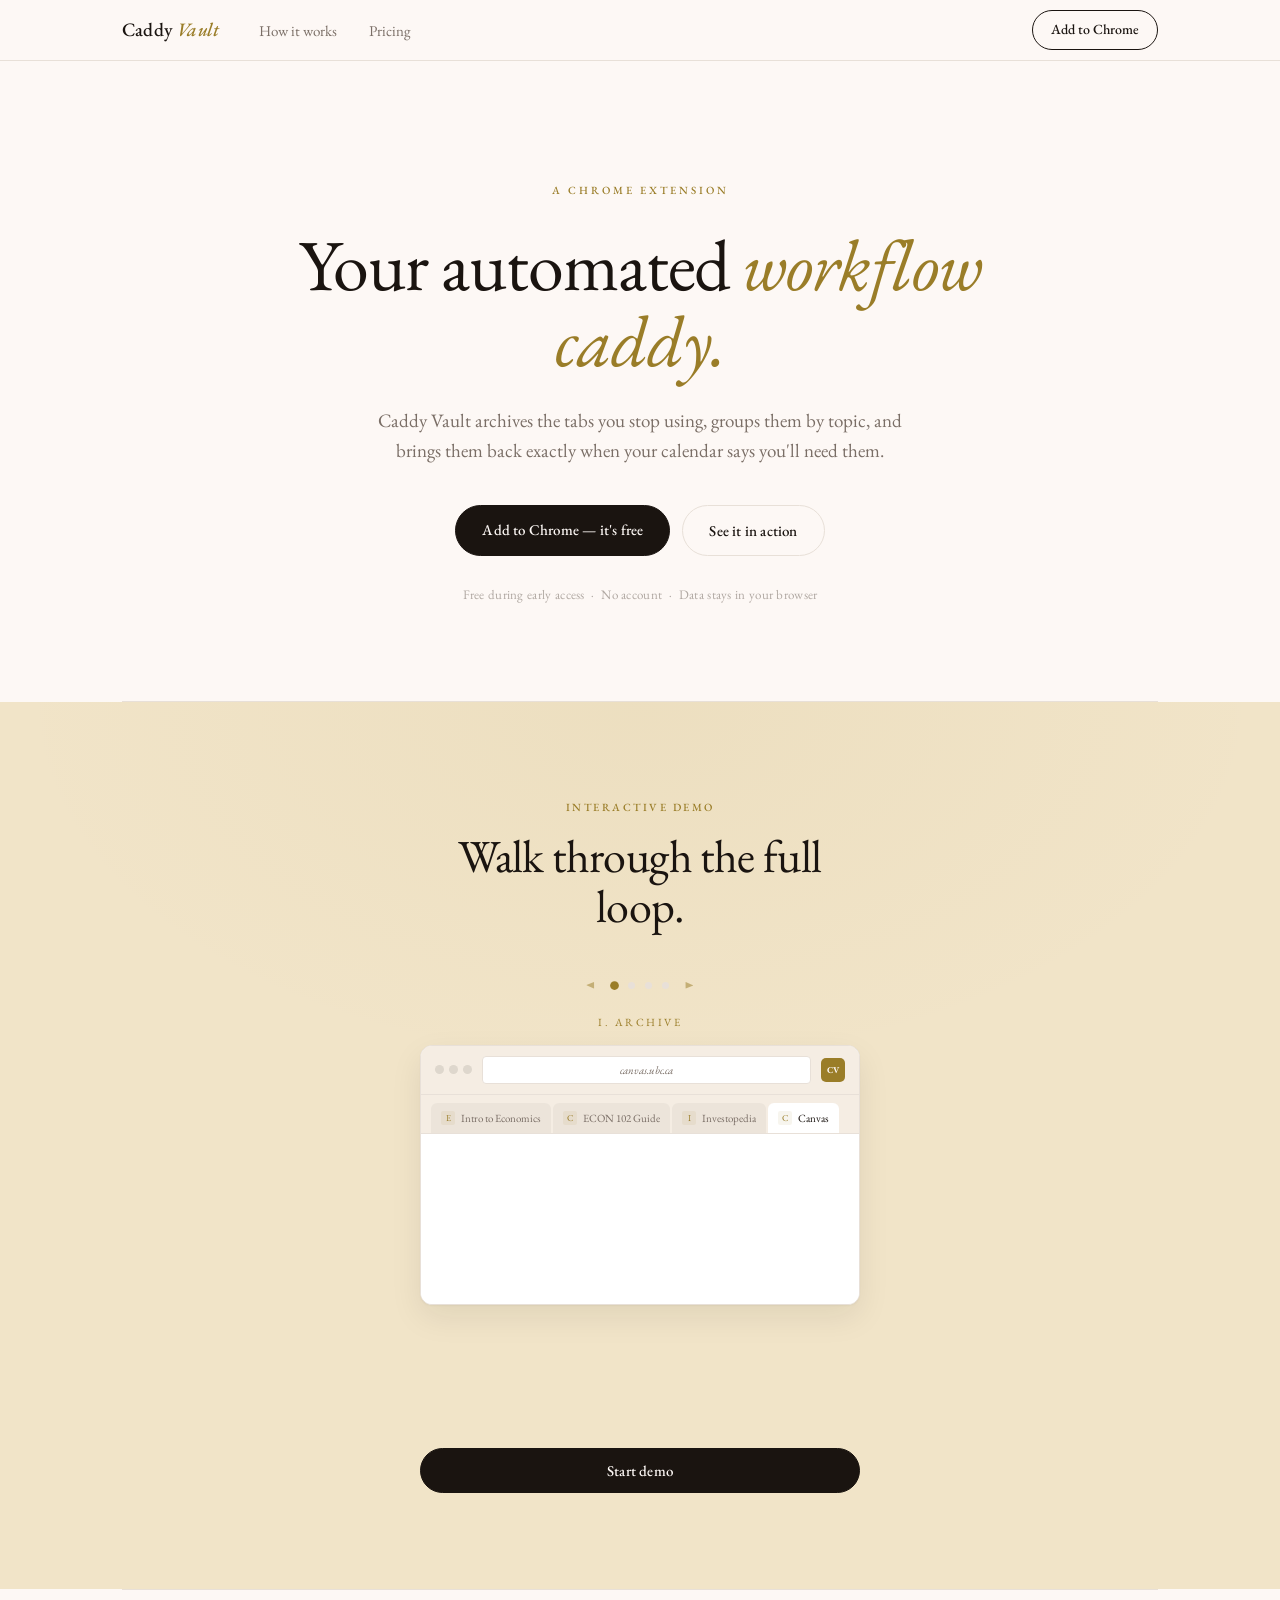
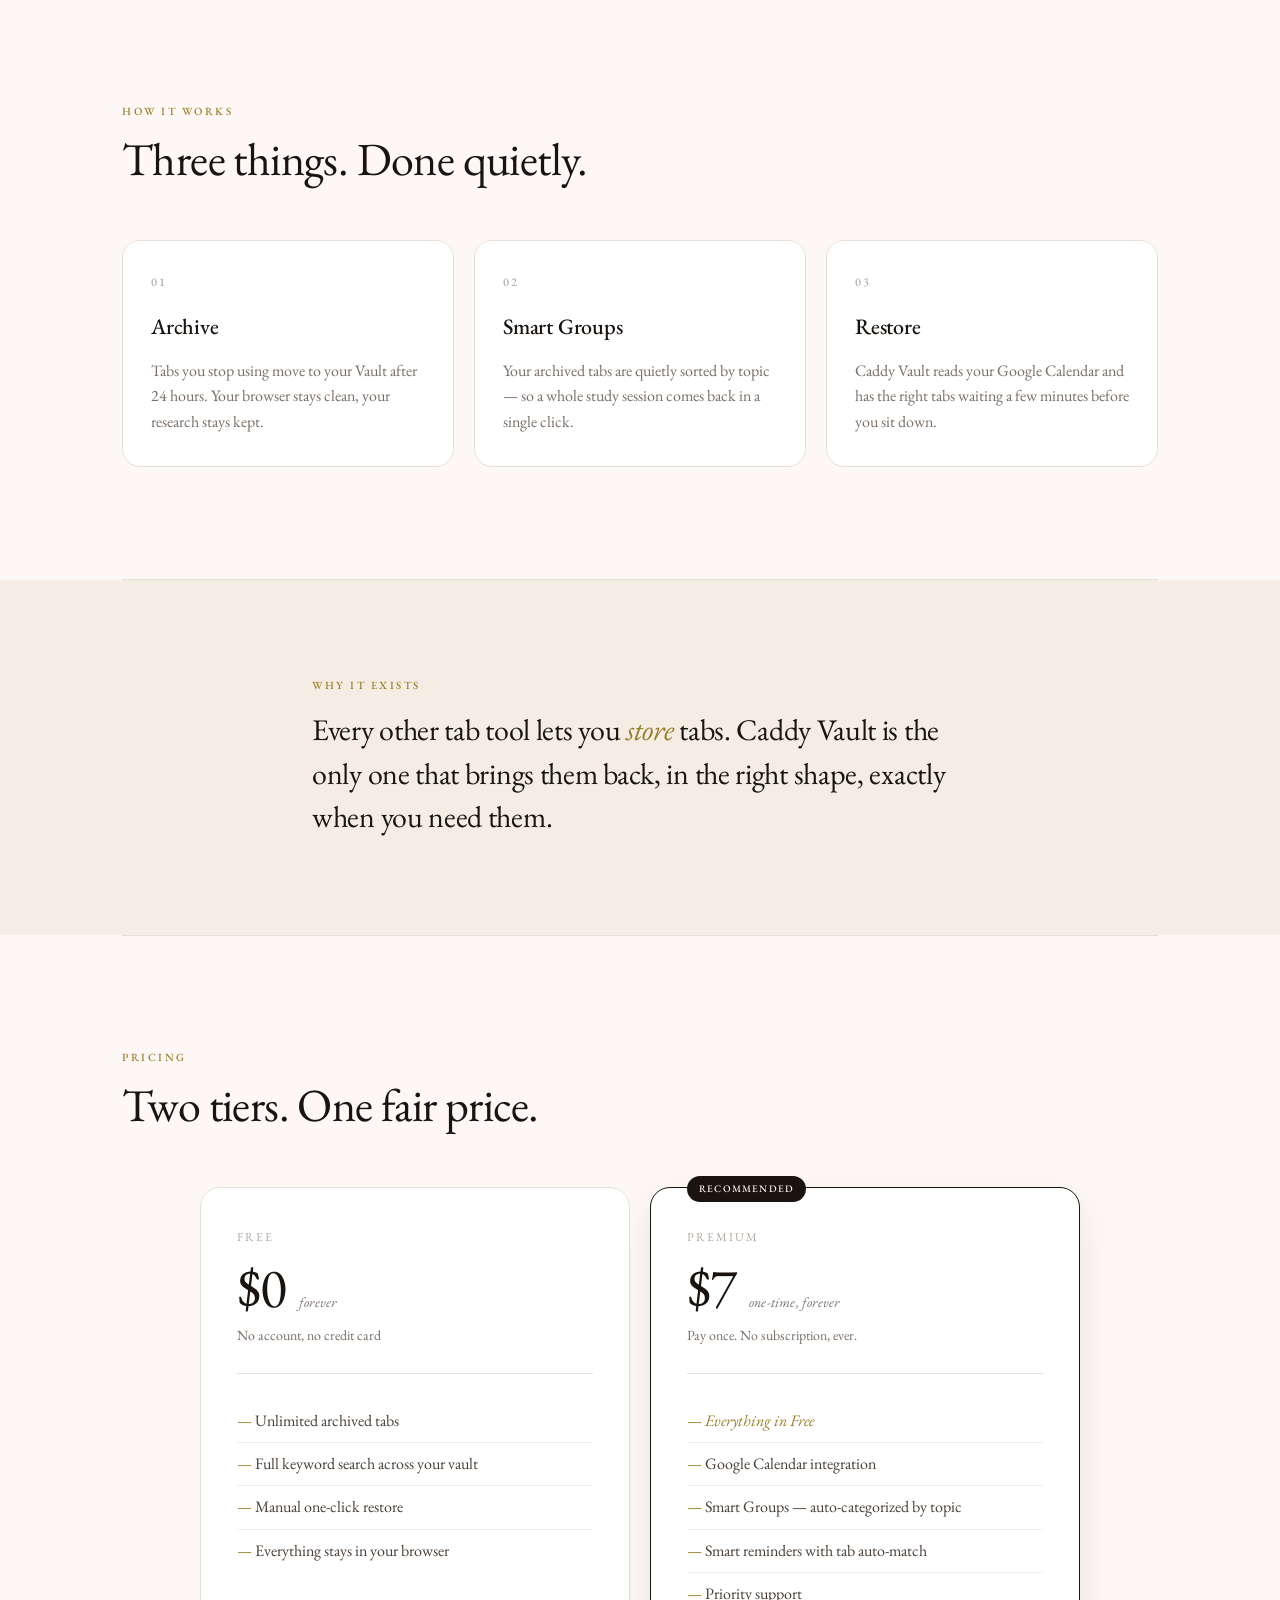
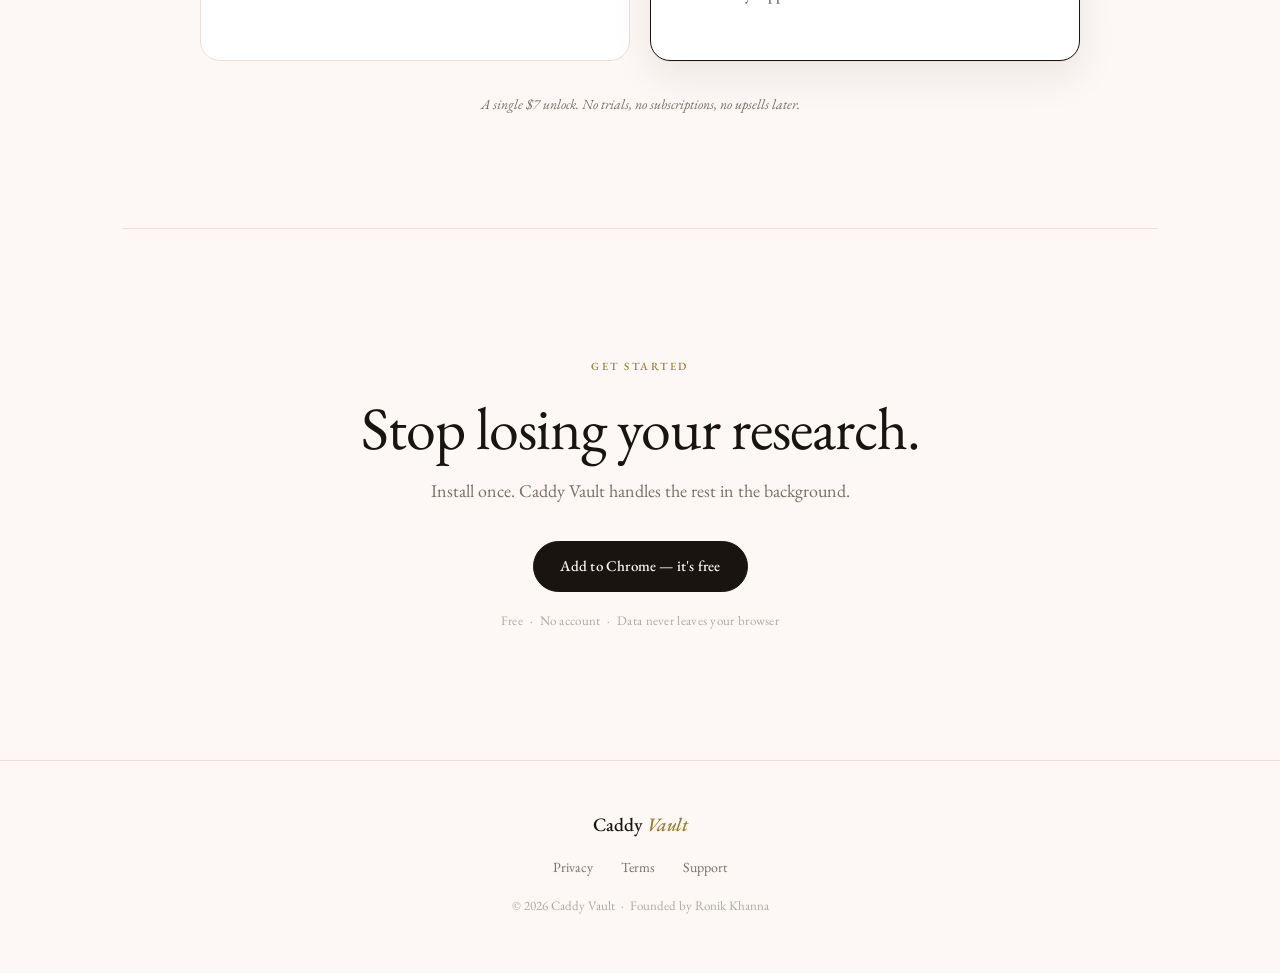
==== commit 7ee5d568: "Switch all download links to Chrome Web Store Replaced zip file downloads and multi-step install ins" ====
--- a/index.html
+++ b/index.html
@@ -24,7 +24,7 @@
         <li><a href="#how">How it works</a></li>
         <li><a href="#pricing">Pricing</a></li>
       </ul>
-      <a href="downloads/caddyvault-v1.0.0.zip" class="nav-cta" download>Download</a>
+      <a href="https://chromewebstore.google.com/detail/cnccbejnbghlafnobeefoljgocfjikmf" class="nav-cta" target="_blank" rel="noopener">Add to Chrome</a>
       <button class="hamburger" id="hamburger" aria-label="Menu">
         <span></span><span></span><span></span>
       </button>
@@ -36,7 +36,7 @@
     <ul>
       <li><a href="#how">How it works</a></li>
       <li><a href="#pricing">Pricing</a></li>
-      <li><a href="downloads/caddyvault-v1.0.0.zip" download>Download</a></li>
+      <li><a href="https://chromewebstore.google.com/detail/cnccbejnbghlafnobeefoljgocfjikmf" target="_blank" rel="noopener">Add to Chrome</a></li>
     </ul>
   </div>
 
@@ -49,7 +49,7 @@
         Caddy Vault archives the tabs you stop using, groups them by topic, and brings them back exactly when your calendar says you'll need them.
       </p>
       <div class="hero-actions">
-        <a href="downloads/caddyvault-v1.0.0.zip" class="btn-primary" download>Download the extension</a>
+        <a href="https://chromewebstore.google.com/detail/cnccbejnbghlafnobeefoljgocfjikmf" class="btn-primary" target="_blank" rel="noopener">Add to Chrome — it's free</a>
         <button class="btn-ghost" id="demo-scroll-btn">See it in action</button>
       </div>
       <p class="hero-note">Free during early access &nbsp;·&nbsp; No account &nbsp;·&nbsp; Data stays in your browser</p>
@@ -319,7 +319,7 @@
       <p class="section-eyebrow">Get started</p>
       <h2 class="cta-headline">Stop losing your research.</h2>
       <p class="cta-sub">Install once. Caddy Vault handles the rest in the background.</p>
-      <a href="download.html" class="btn-primary">Download the extension</a>
+      <a href="https://chromewebstore.google.com/detail/cnccbejnbghlafnobeefoljgocfjikmf" class="btn-primary" target="_blank" rel="noopener">Add to Chrome — it's free</a>
       <p class="cta-note">Free &nbsp;·&nbsp; No account &nbsp;·&nbsp; Data never leaves your browser</p>
     </div>
   </section>
--- a/styles.css
+++ b/styles.css
@@ -348,6 +348,9 @@
   padding: 96px 32px;
   display: flex;
   justify-content: center;
+  background:
+    radial-gradient(ellipse 70% 60% at 50% 0%, rgba(154, 125, 40, 0.05), transparent 70%),
+    #f1e4c8;
 }
 
 .demo-section-inner {
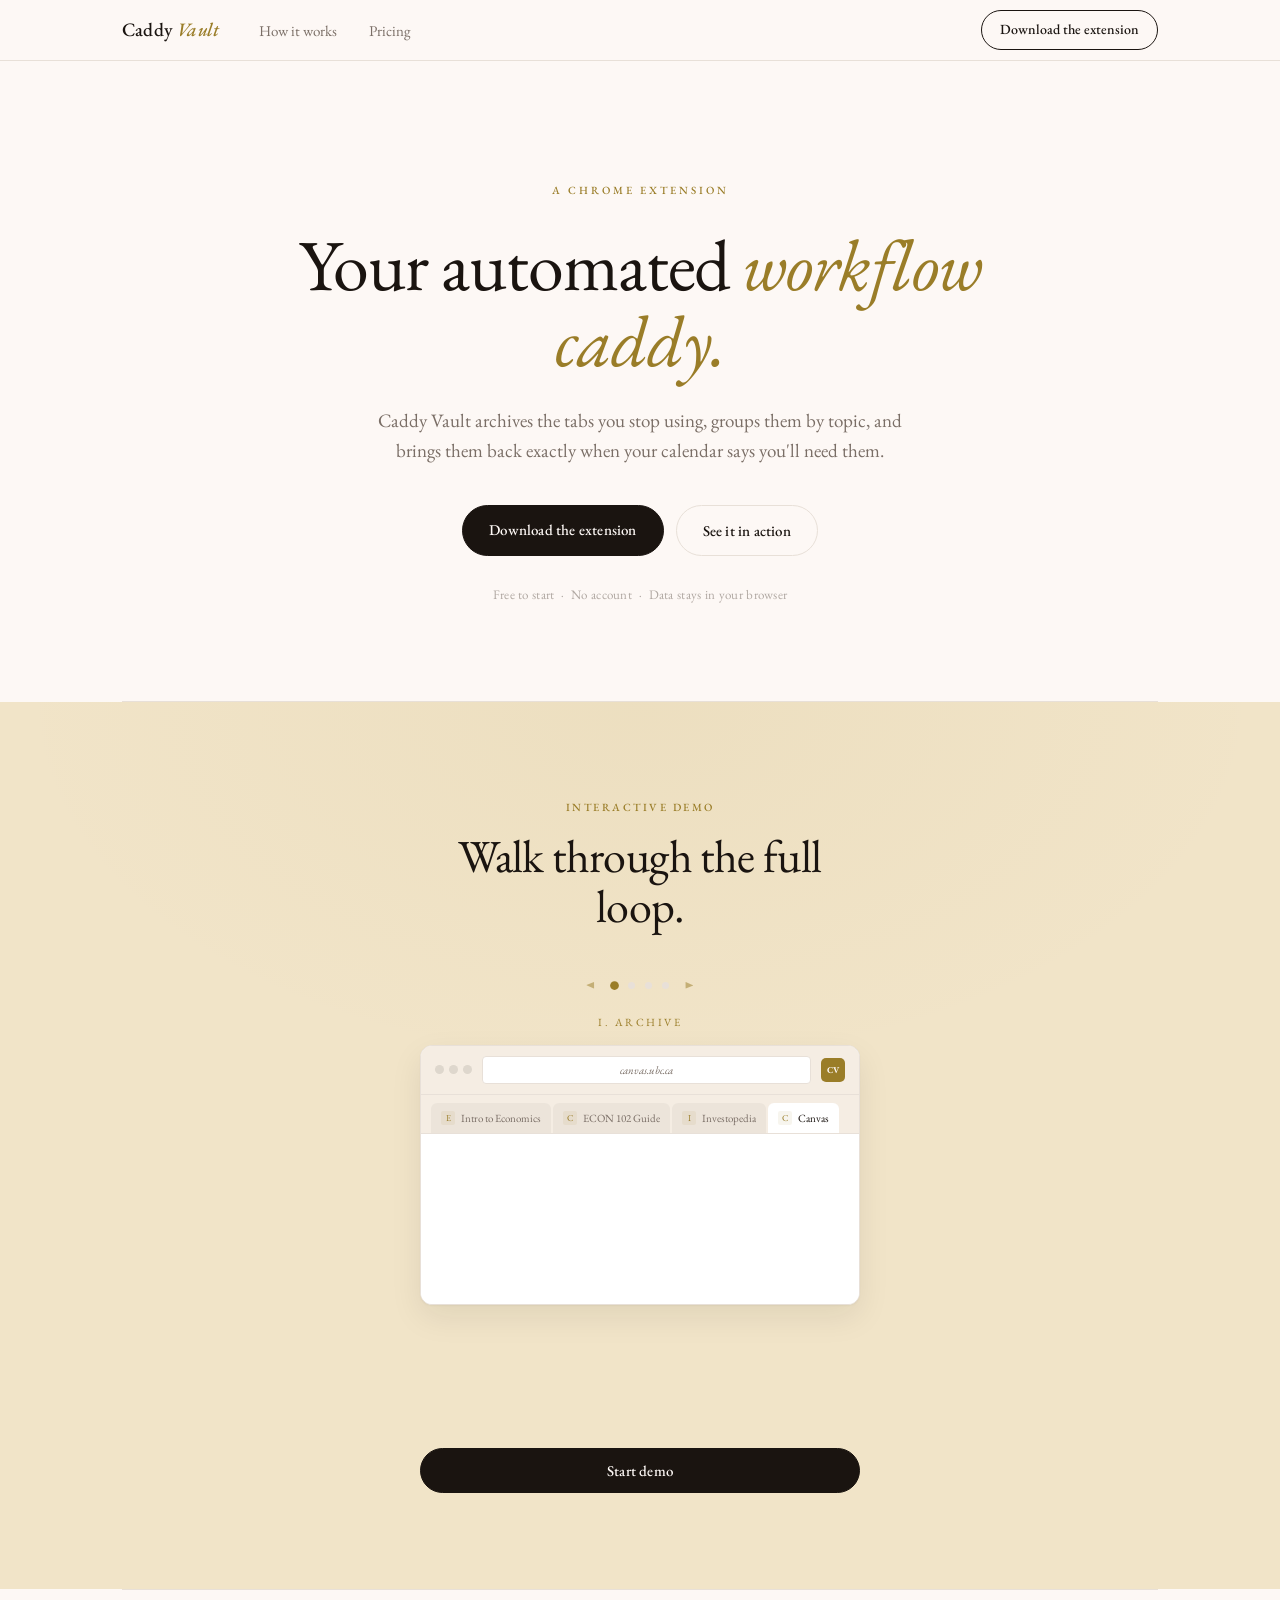
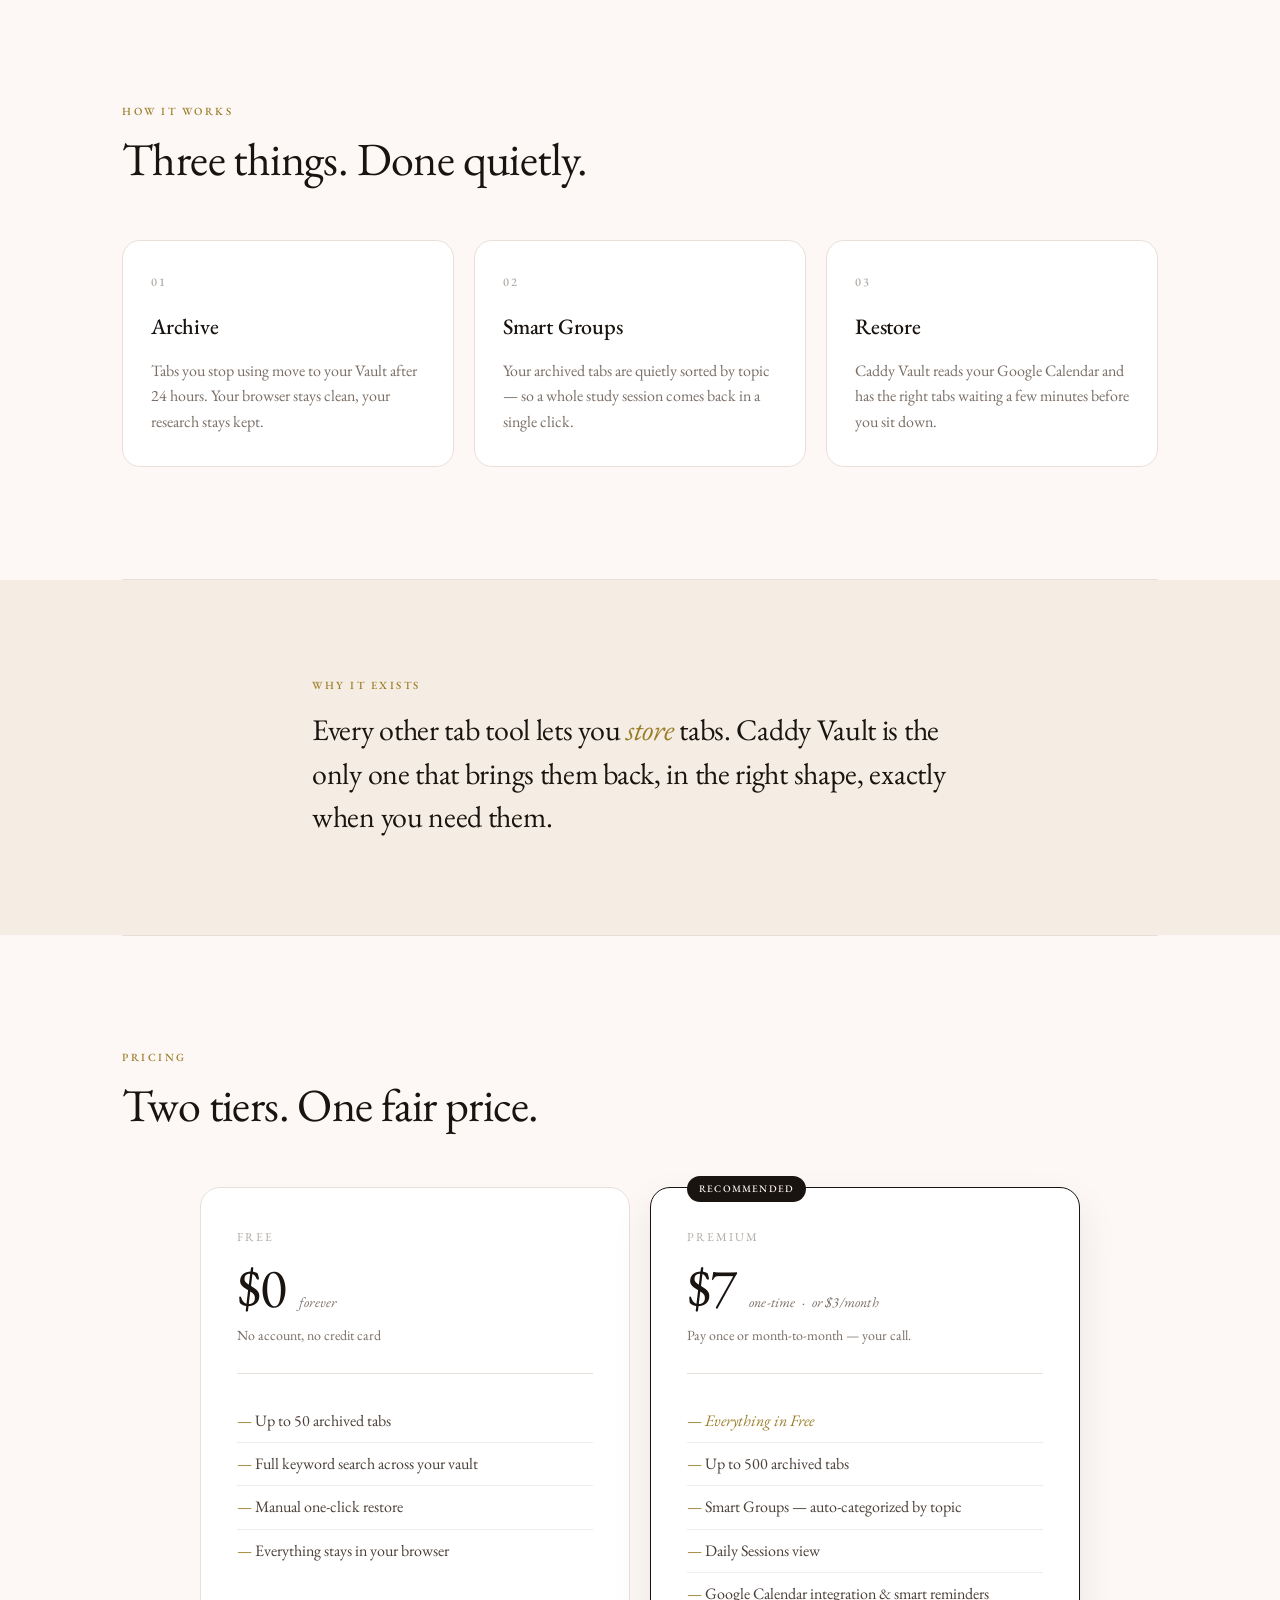
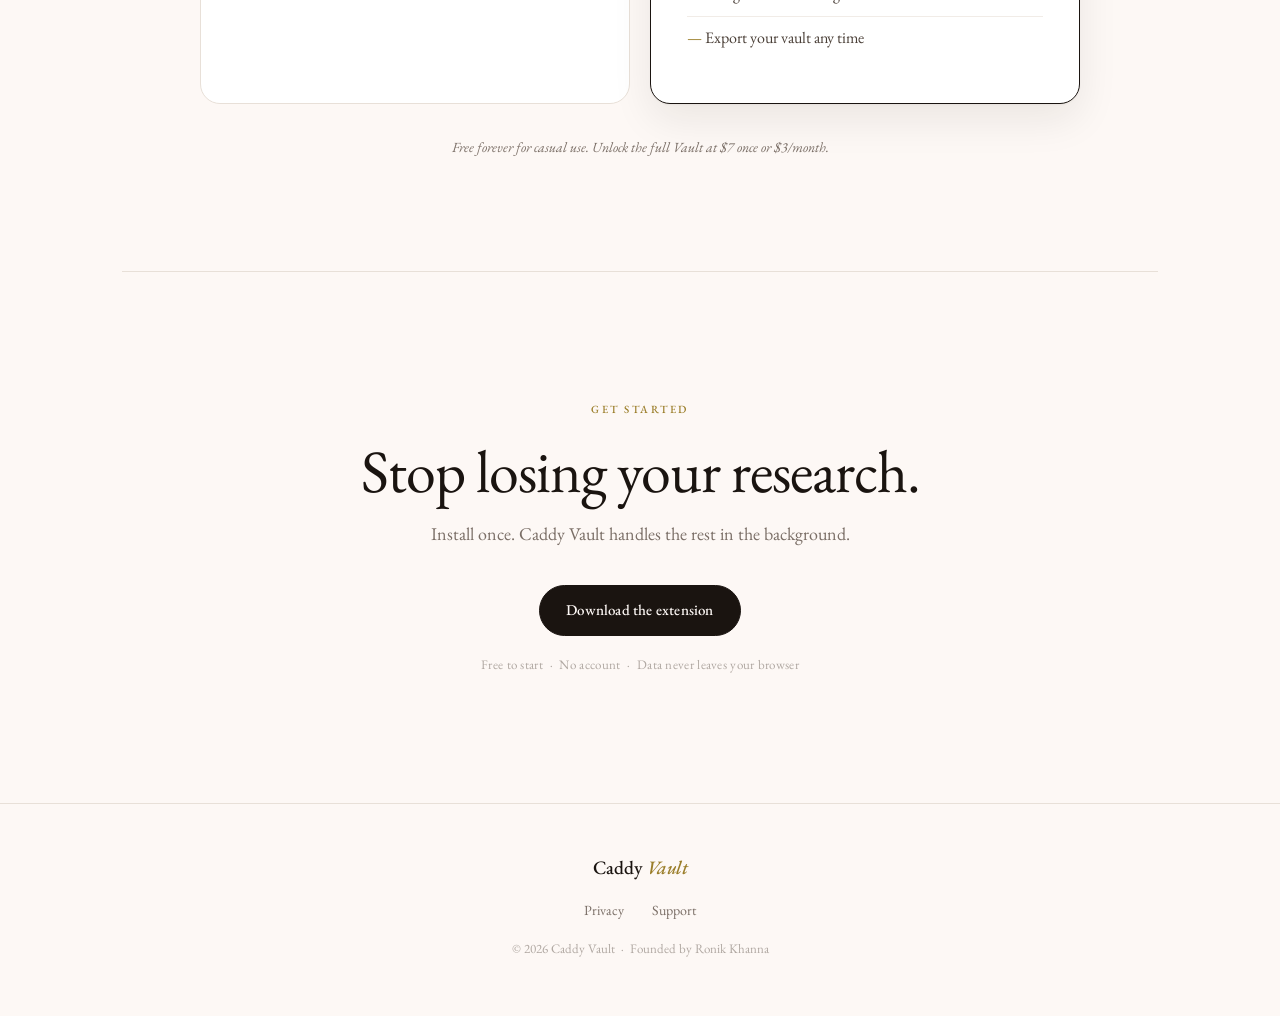
==== commit 395e0da6: "Update pricing tiers + add live privacy policy - Free tier: capped at 50 archived tabs (was unlimite" ====
--- a/index.html
+++ b/index.html
@@ -24,7 +24,7 @@
         <li><a href="#how">How it works</a></li>
         <li><a href="#pricing">Pricing</a></li>
       </ul>
-      <a href="https://chromewebstore.google.com/detail/cnccbejnbghlafnobeefoljgocfjikmf" class="nav-cta" target="_blank" rel="noopener">Add to Chrome</a>
+      <a href="https://chromewebstore.google.com/detail/cnccbejnbghlafnobeefoljgocfjikmf" class="nav-cta" target="_blank" rel="noopener">Download the extension</a>
       <button class="hamburger" id="hamburger" aria-label="Menu">
         <span></span><span></span><span></span>
       </button>
@@ -36,7 +36,7 @@
     <ul>
       <li><a href="#how">How it works</a></li>
       <li><a href="#pricing">Pricing</a></li>
-      <li><a href="https://chromewebstore.google.com/detail/cnccbejnbghlafnobeefoljgocfjikmf" target="_blank" rel="noopener">Add to Chrome</a></li>
+      <li><a href="https://chromewebstore.google.com/detail/cnccbejnbghlafnobeefoljgocfjikmf" target="_blank" rel="noopener">Download the extension</a></li>
     </ul>
   </div>
 
@@ -49,10 +49,10 @@
         Caddy Vault archives the tabs you stop using, groups them by topic, and brings them back exactly when your calendar says you'll need them.
       </p>
       <div class="hero-actions">
-        <a href="https://chromewebstore.google.com/detail/cnccbejnbghlafnobeefoljgocfjikmf" class="btn-primary" target="_blank" rel="noopener">Add to Chrome — it's free</a>
+        <a href="https://chromewebstore.google.com/detail/cnccbejnbghlafnobeefoljgocfjikmf" class="btn-primary" target="_blank" rel="noopener">Download the extension</a>
         <button class="btn-ghost" id="demo-scroll-btn">See it in action</button>
       </div>
-      <p class="hero-note">Free during early access &nbsp;·&nbsp; No account &nbsp;·&nbsp; Data stays in your browser</p>
+      <p class="hero-note">Free to start &nbsp;·&nbsp; No account &nbsp;·&nbsp; Data stays in your browser</p>
     </div>
   </section>
 
@@ -281,7 +281,7 @@
           </div>
           <div class="plan-interval">No account, no credit card</div>
           <ul class="plan-list">
-            <li>Unlimited archived tabs</li>
+            <li>Up to 50 archived tabs</li>
             <li>Full keyword search across your vault</li>
             <li>Manual one-click restore</li>
             <li>Everything stays in your browser</li>
@@ -293,20 +293,21 @@
           <div class="plan-tier">Premium</div>
           <div class="plan-price-row">
             <span class="plan-price">$7</span>
-            <span class="plan-was">one-time, forever</span>
-          </div>
-          <div class="plan-interval">Pay once. No subscription, ever.</div>
+            <span class="plan-was">one-time &nbsp;·&nbsp; or $3/month</span>
+          </div>
+          <div class="plan-interval">Pay once or month-to-month &mdash; your call.</div>
           <ul class="plan-list">
             <li><em>Everything in Free</em></li>
-            <li>Google Calendar integration</li>
+            <li>Up to 500 archived tabs</li>
             <li>Smart Groups &mdash; auto-categorized by topic</li>
-            <li>Smart reminders with tab auto-match</li>
-            <li>Priority support</li>
+            <li>Daily Sessions view</li>
+            <li>Google Calendar integration &amp; smart reminders</li>
+            <li>Export your vault any time</li>
           </ul>
         </div>
       </div>
 
-      <p class="pricing-note">A single $7 unlock. No trials, no subscriptions, no upsells later.</p>
+      <p class="pricing-note">Free forever for casual use. Unlock the full Vault at $7 once or $3/month.</p>
     </div>
   </section>
 
@@ -319,8 +320,8 @@
       <p class="section-eyebrow">Get started</p>
       <h2 class="cta-headline">Stop losing your research.</h2>
       <p class="cta-sub">Install once. Caddy Vault handles the rest in the background.</p>
-      <a href="https://chromewebstore.google.com/detail/cnccbejnbghlafnobeefoljgocfjikmf" class="btn-primary" target="_blank" rel="noopener">Add to Chrome — it's free</a>
-      <p class="cta-note">Free &nbsp;·&nbsp; No account &nbsp;·&nbsp; Data never leaves your browser</p>
+      <a href="https://chromewebstore.google.com/detail/cnccbejnbghlafnobeefoljgocfjikmf" class="btn-primary" target="_blank" rel="noopener">Download the extension</a>
+      <p class="cta-note">Free to start &nbsp;·&nbsp; No account &nbsp;·&nbsp; Data never leaves your browser</p>
     </div>
   </section>
 
@@ -329,9 +330,8 @@
     <div class="footer-inner">
       <div class="footer-wordmark">Caddy <em>Vault</em></div>
       <div class="footer-links">
-        <a href="#">Privacy</a>
-        <a href="#">Terms</a>
-        <a href="#">Support</a>
+        <a href="/privacy.html">Privacy</a>
+        <a href="mailto:support@caddyvault.com">Support</a>
       </div>
       <p class="footer-copy">&copy; 2026 Caddy Vault &nbsp;·&nbsp; Founded by Ronik Khanna</p>
     </div>
